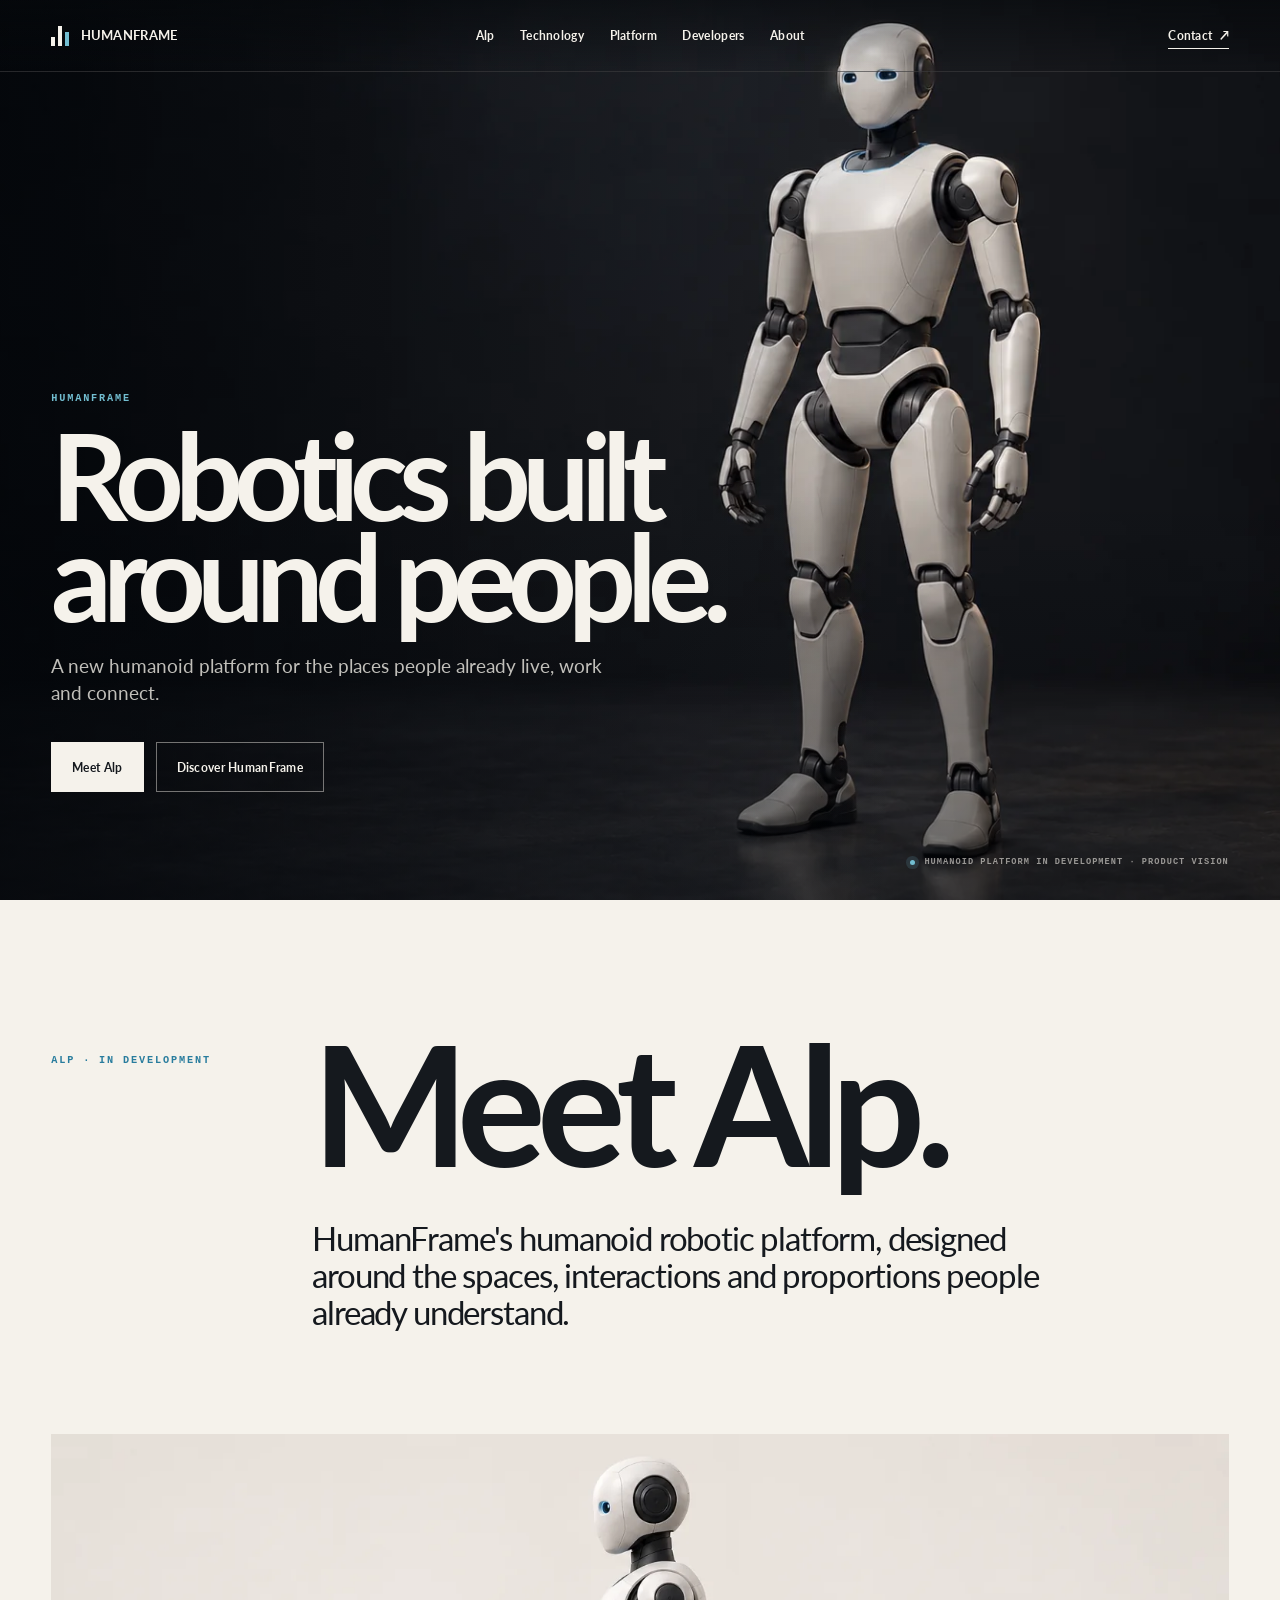
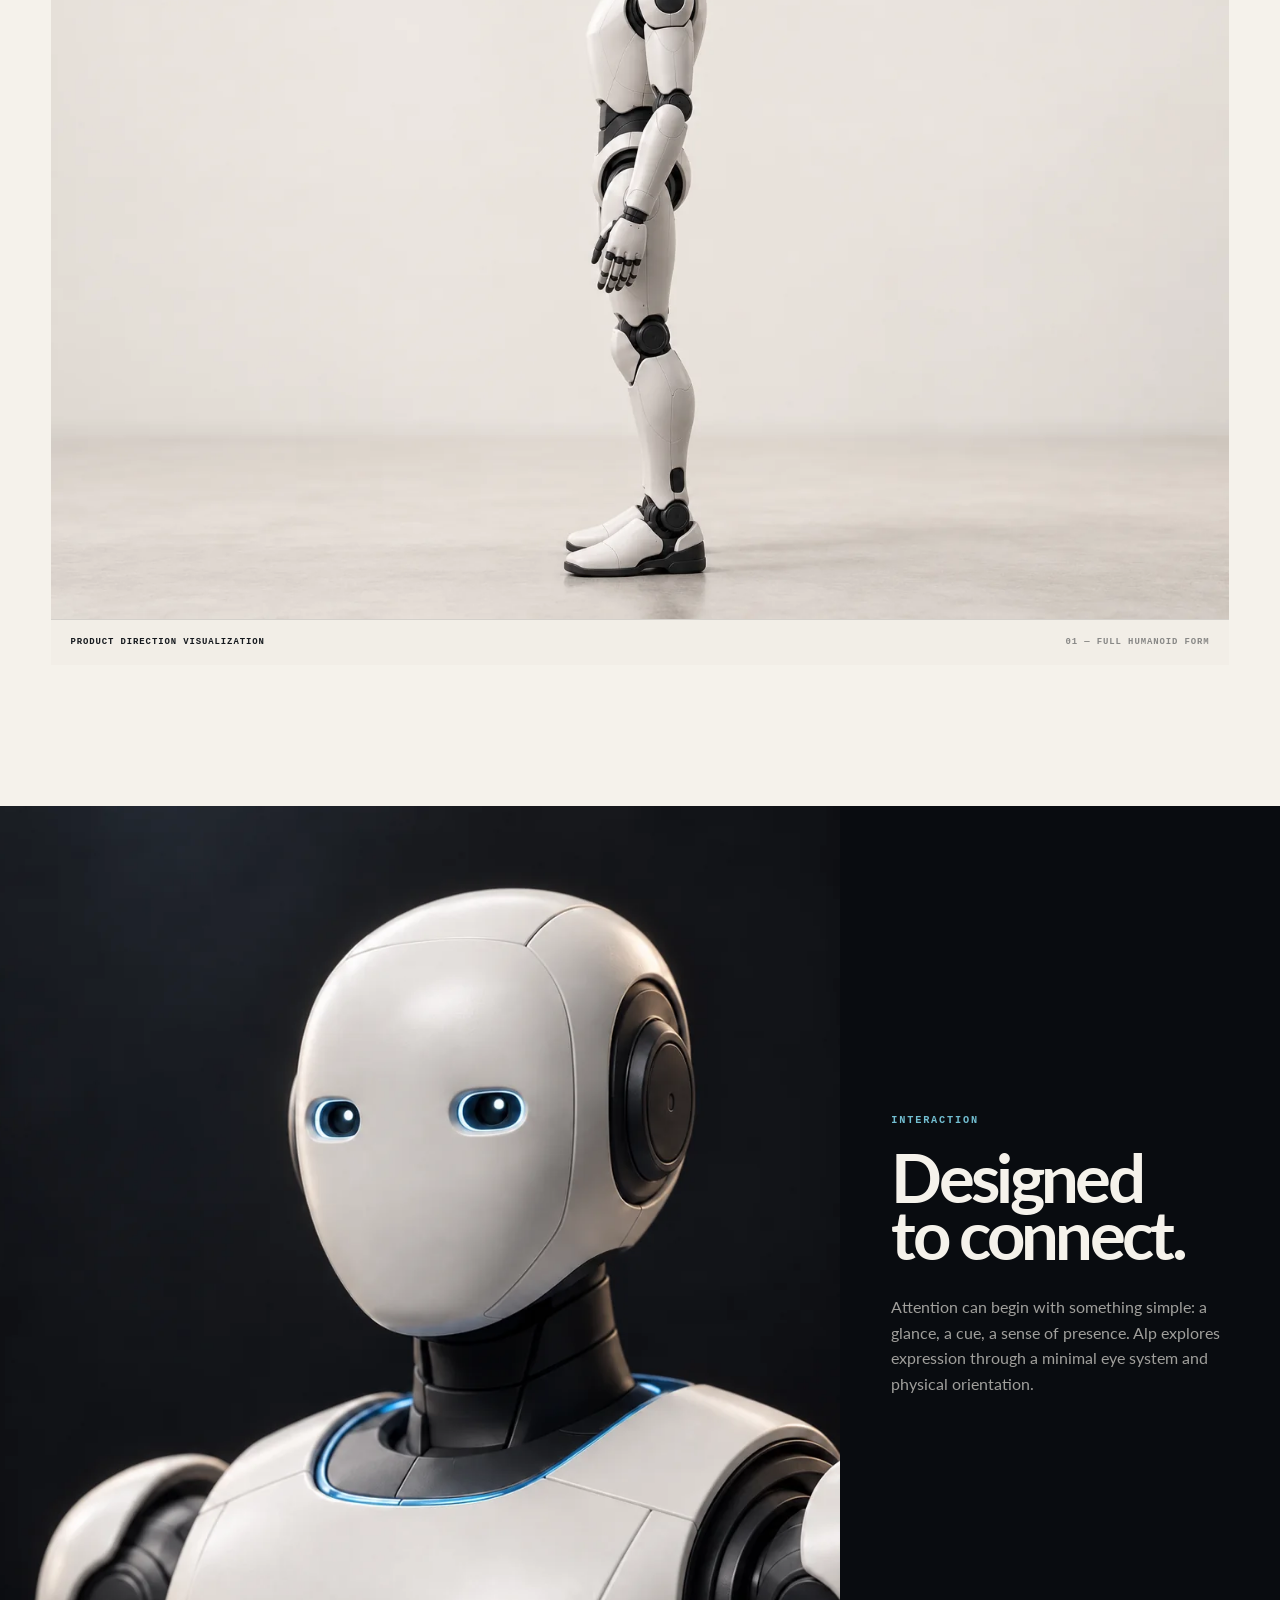
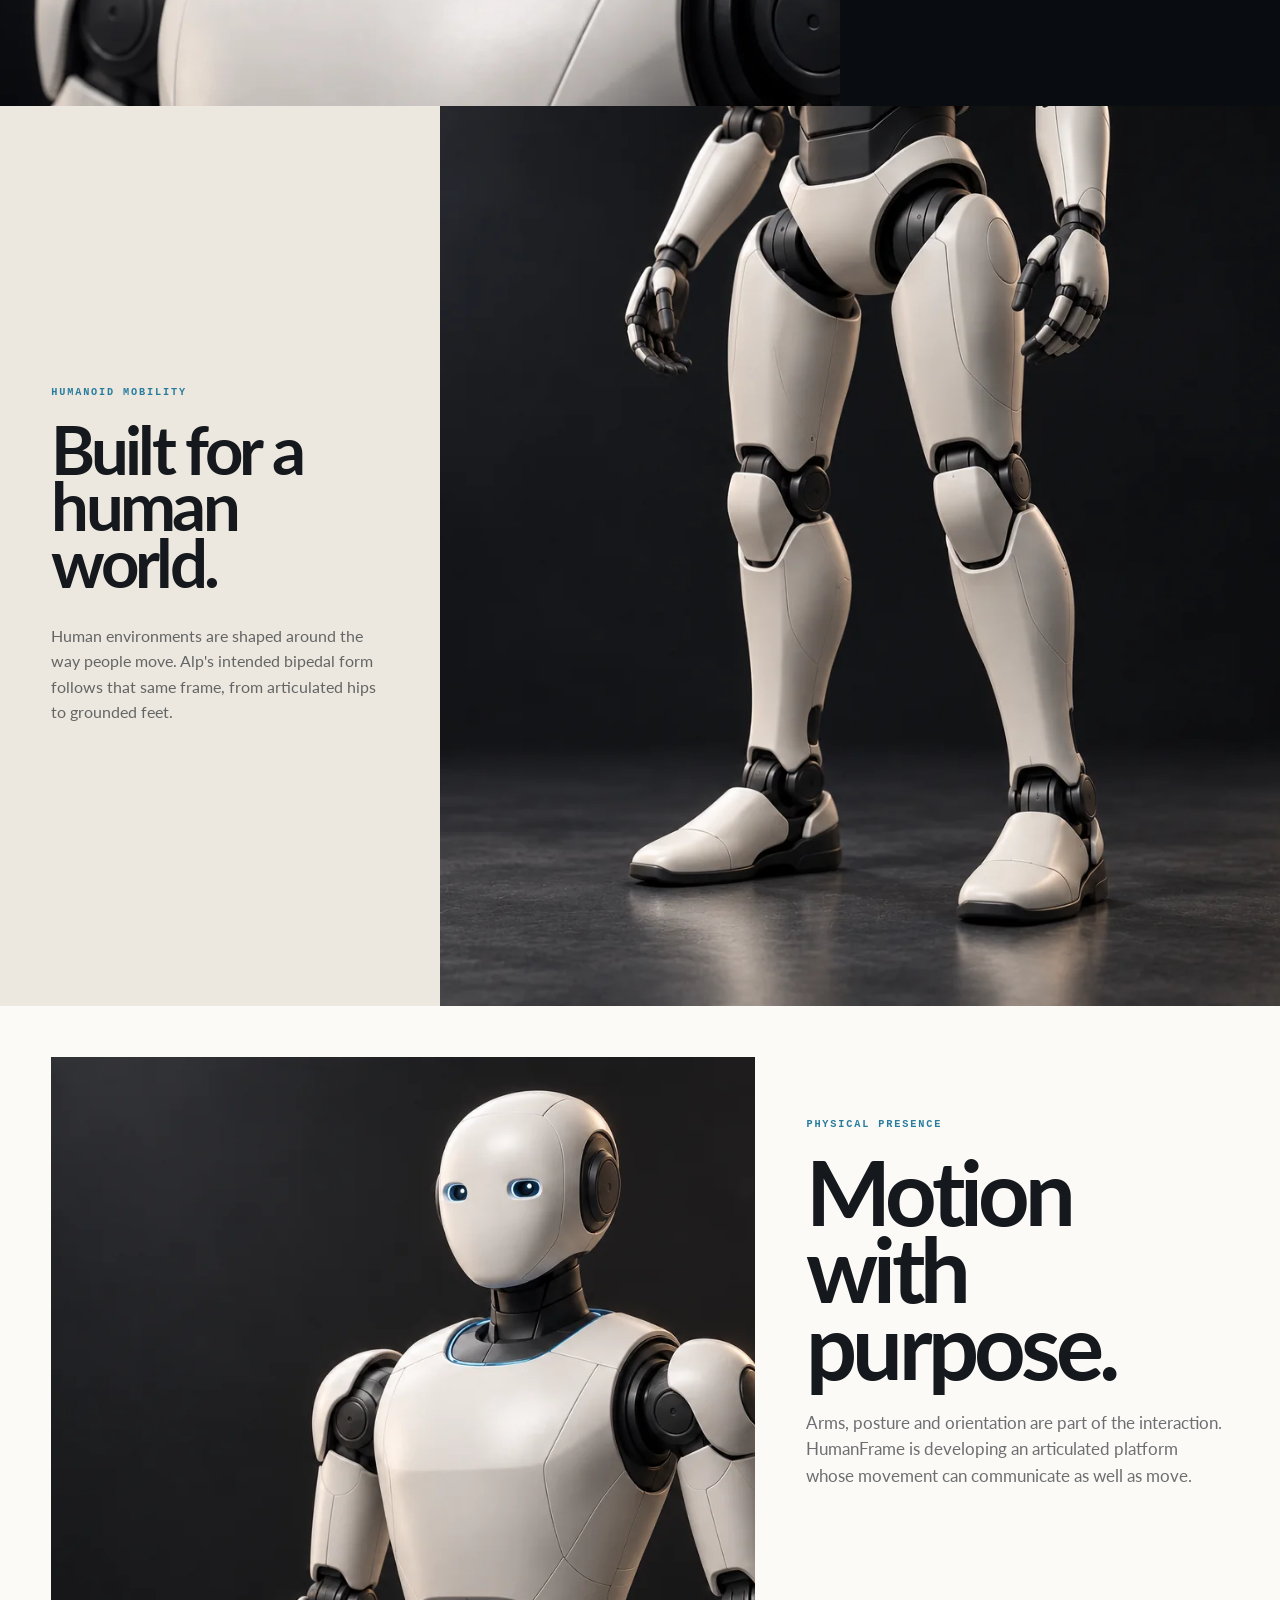
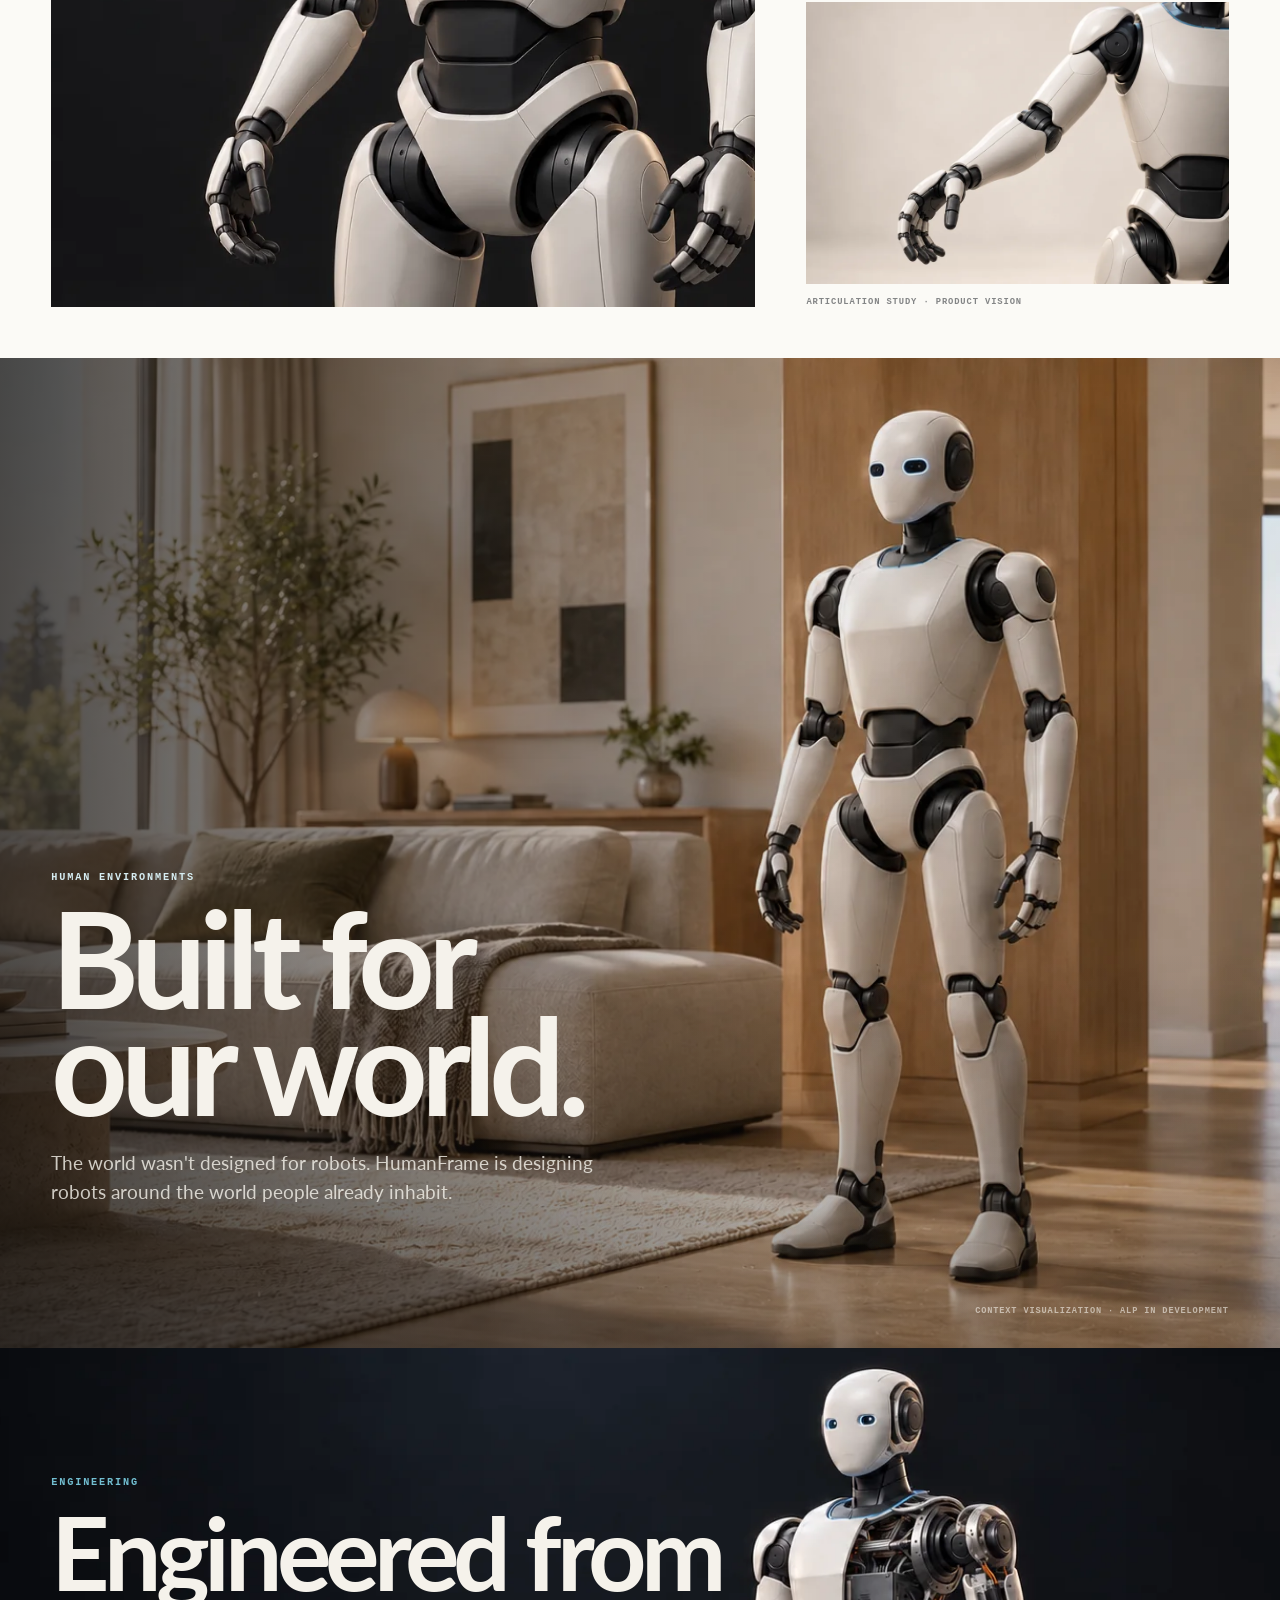
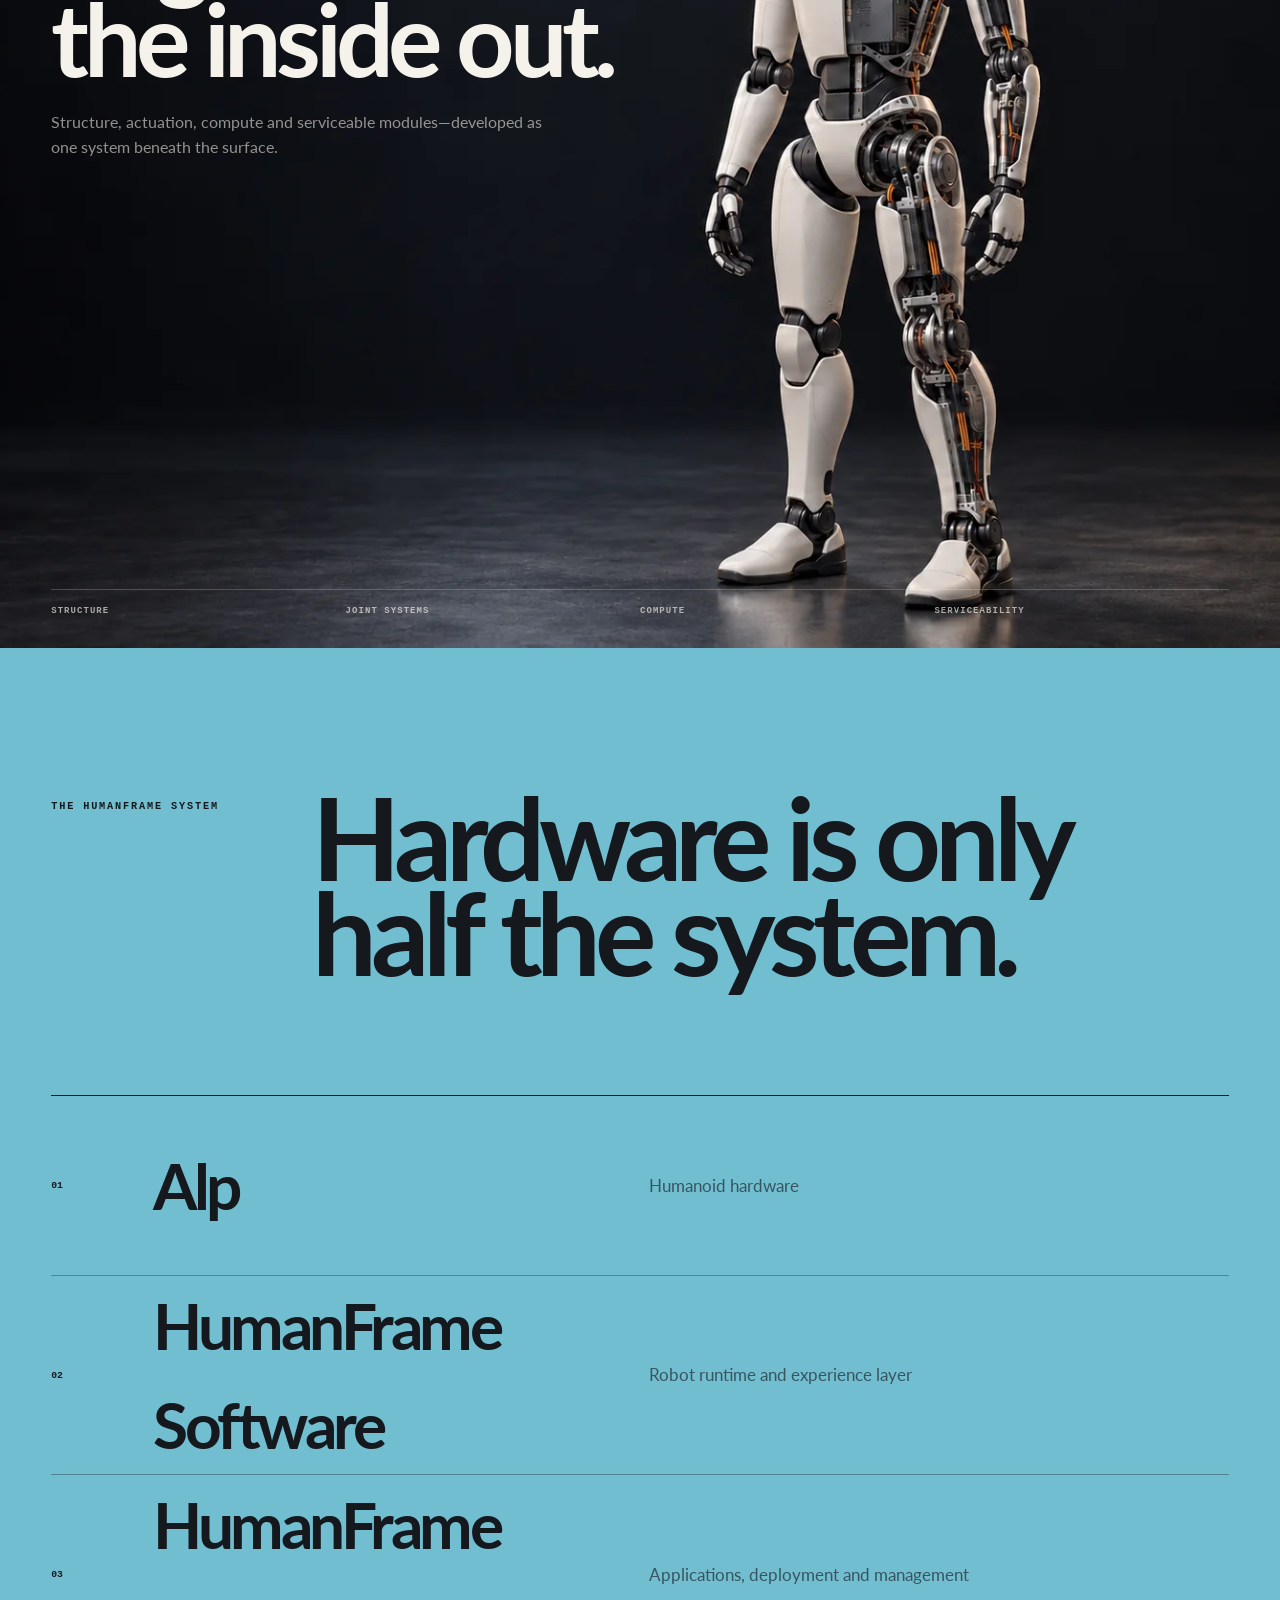
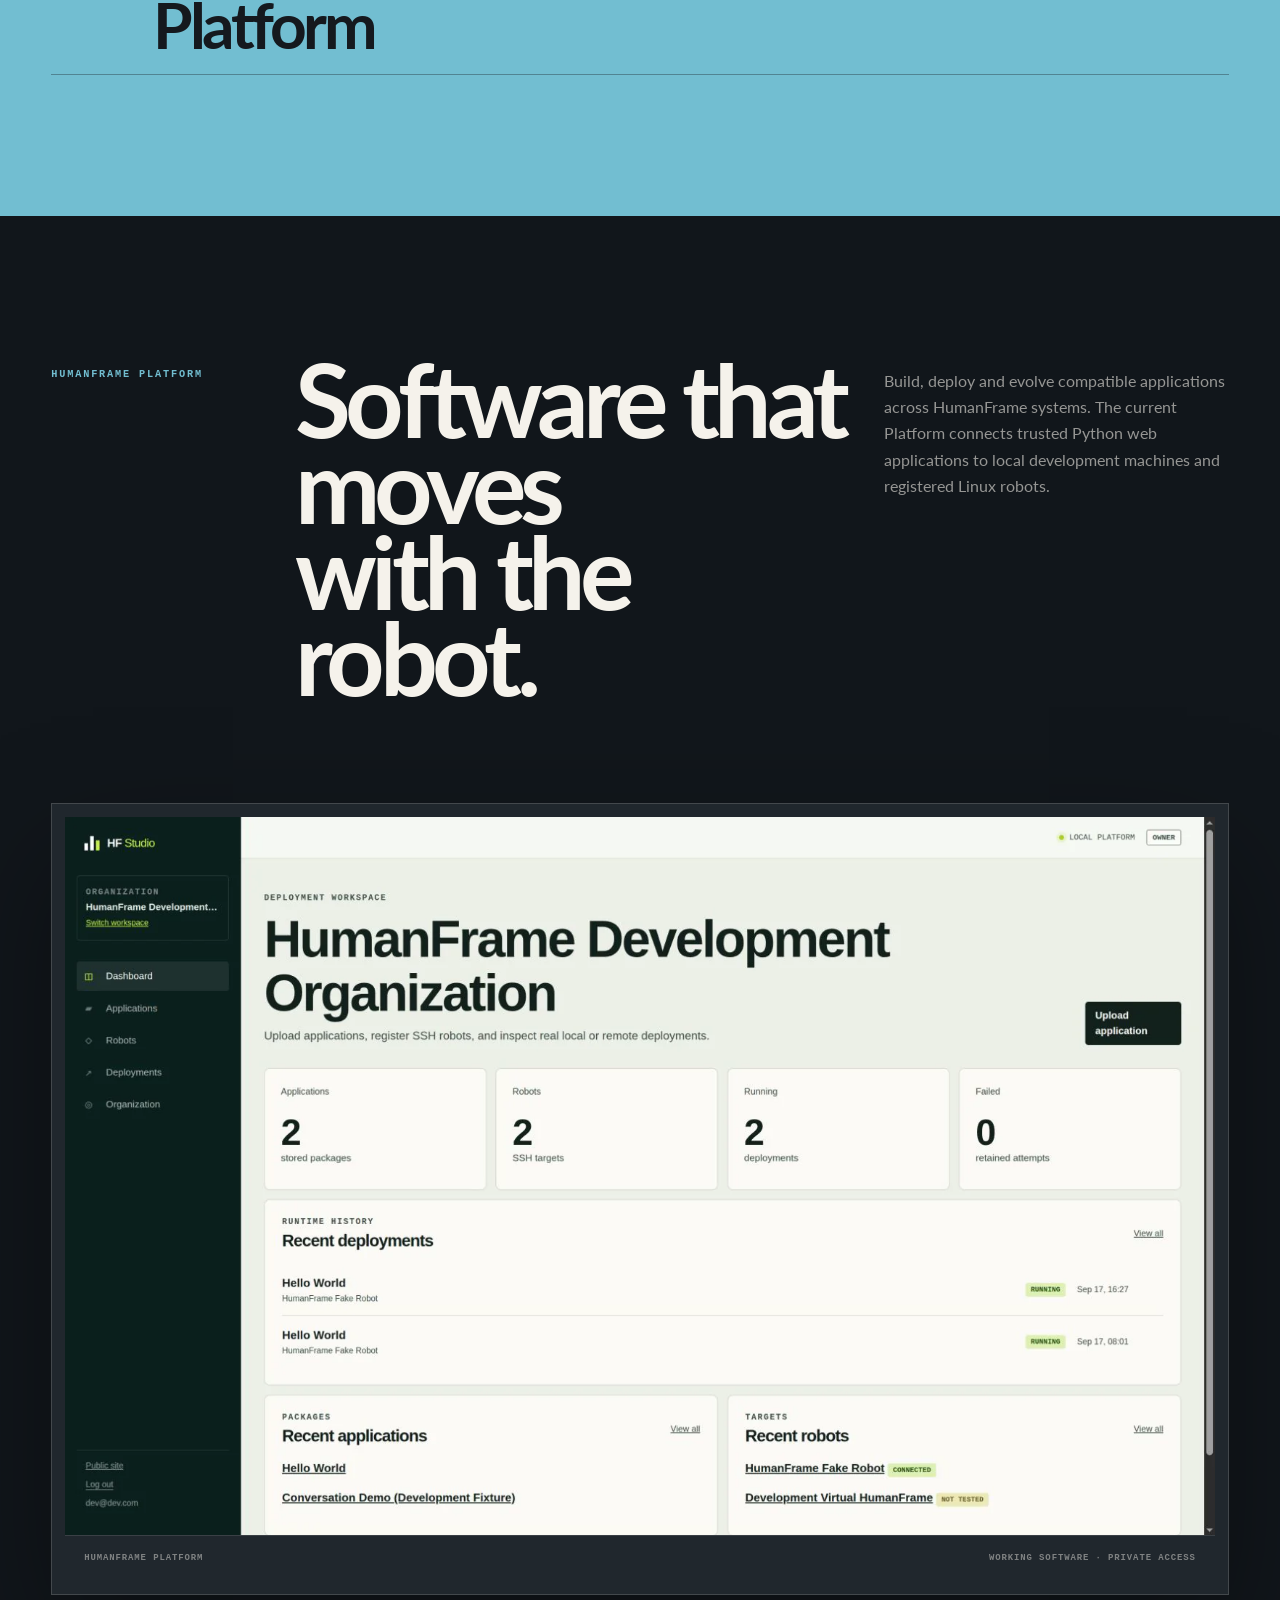
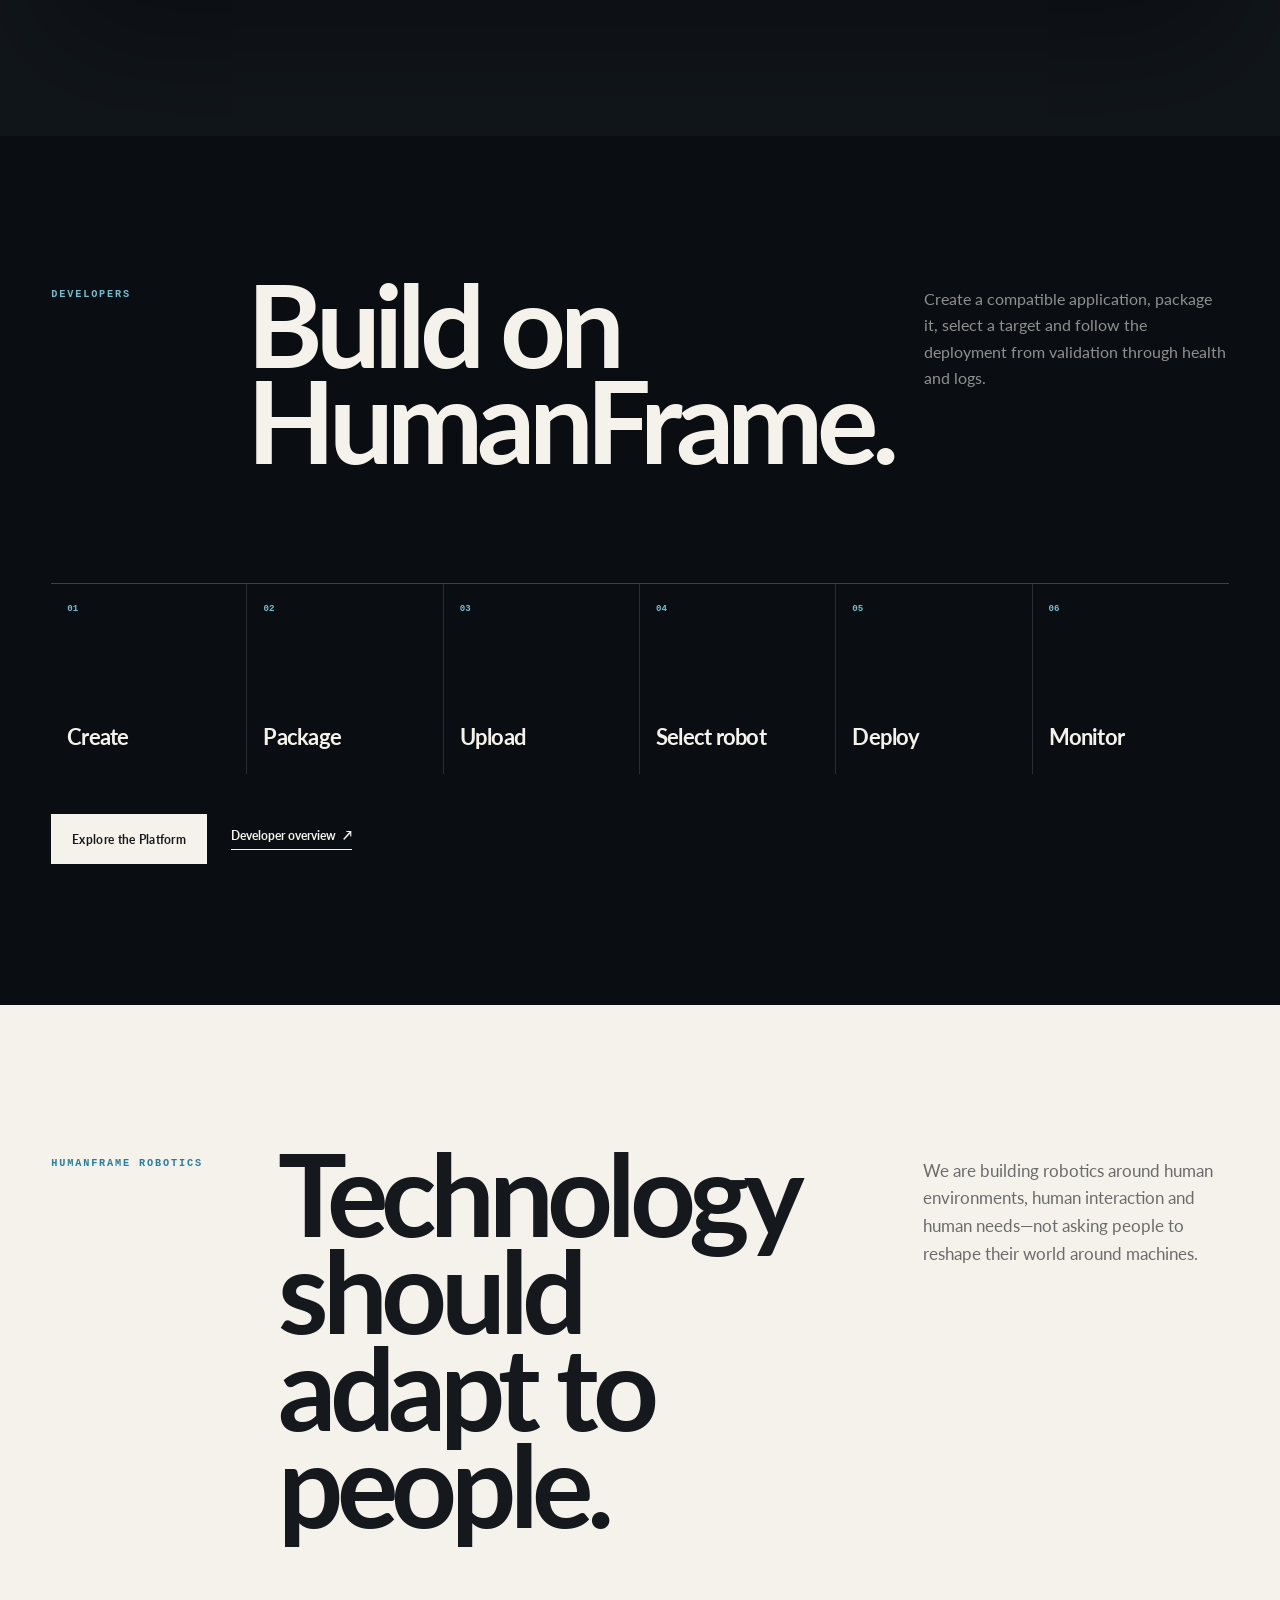
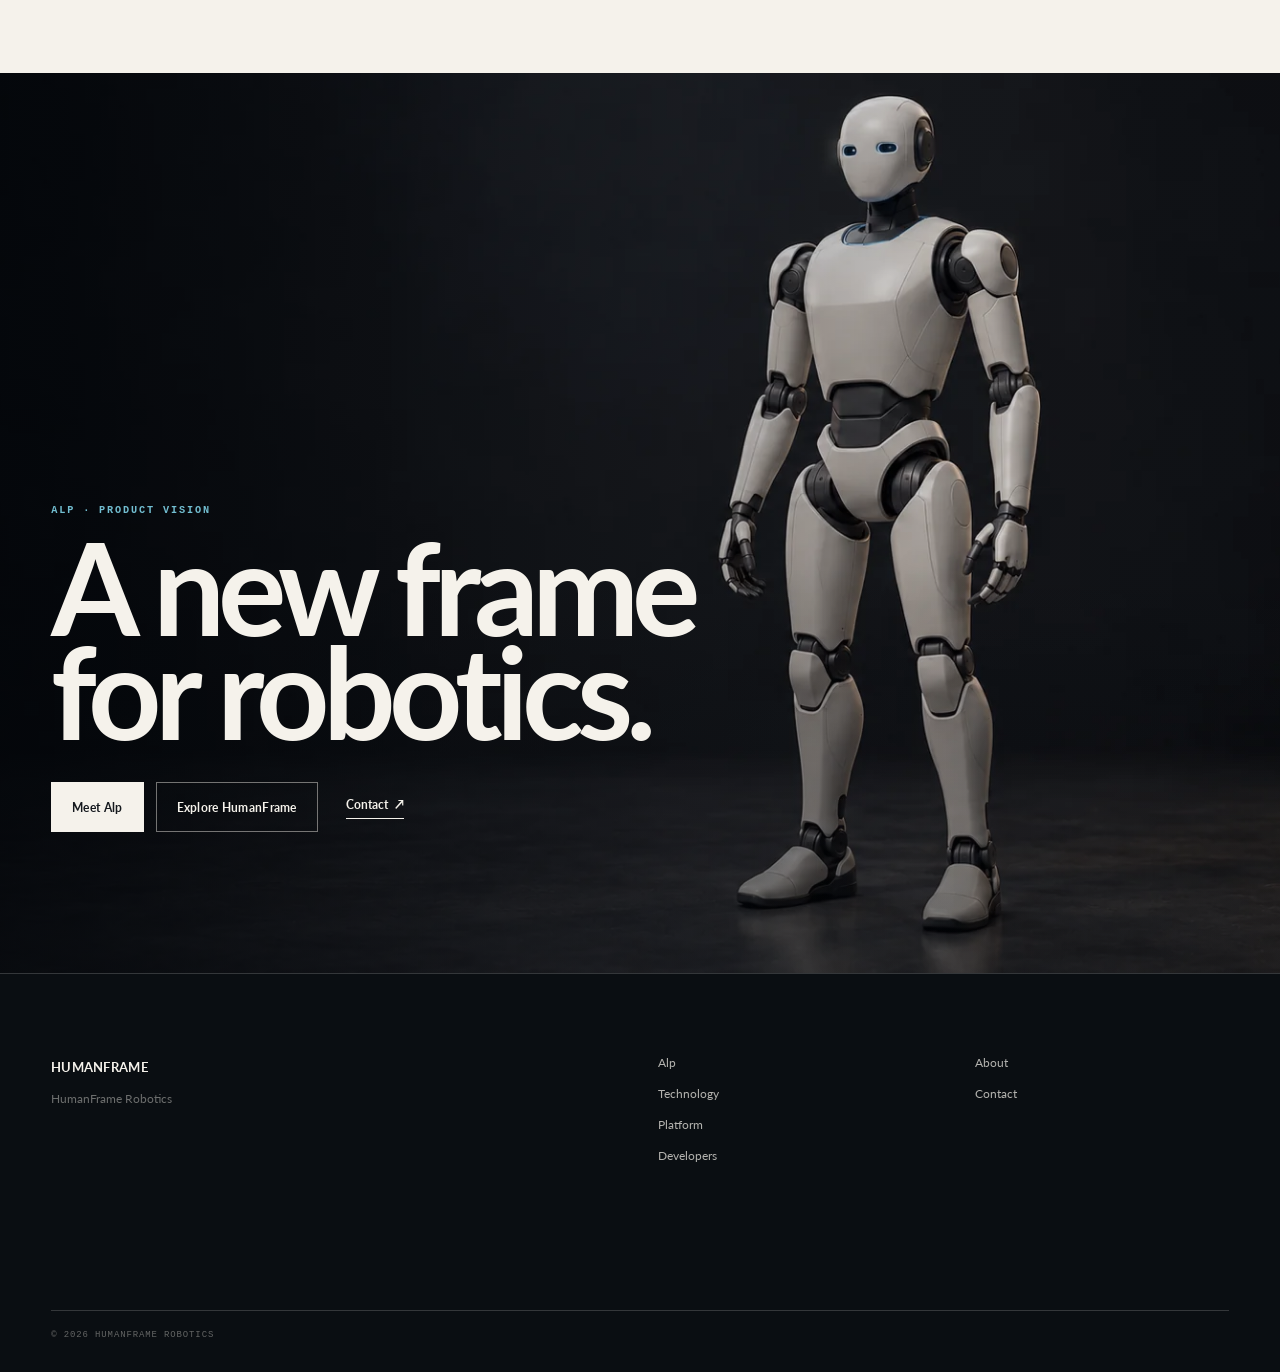
==== index.html @ 948e2bcb "intial commit" ====
<!doctype html>
<html lang="en">
<head>
  <meta charset="utf-8">
  <meta name="viewport" content="width=device-width, initial-scale=1">
  <title>HumanFrame | Robotics built around people</title>
  <meta name="description" content="HumanFrame Robotics is developing Alp, a personal humanoid robot, and the software platform behind it.">
  <meta name="theme-color" content="#15191e">
  <meta property="og:type" content="website">
  <meta property="og:site_name" content="HumanFrame">
  <meta property="og:title" content="HumanFrame | Robotics built around people">
  <meta property="og:description" content="HumanFrame builds robotic systems and the software infrastructure that brings them to life.">
  <meta property="og:url" content="https://humanframerobotics.com/">
  <meta property="og:image" content="https://humanframerobotics.com/assets/media/humanoid/alp-humanoid-hero.webp">
  <meta name="twitter:card" content="summary_large_image">
  <meta name="twitter:title" content="HumanFrame | Robotics built around people">
  <meta name="twitter:description" content="HumanFrame builds robotic systems and the software infrastructure that brings them to life.">
  <meta name="twitter:image" content="https://humanframerobotics.com/assets/media/humanoid/alp-humanoid-hero.webp">
  <link rel="canonical" href="https://humanframerobotics.com/">
  <link rel="icon" href="/assets/brand/favicon.svg" type="image/svg+xml">
  <script src="/assets/js/init.js"></script>
  <link rel="stylesheet" href="/assets/css/tokens.css">
  <link rel="stylesheet" href="/assets/css/base.css">
  <link rel="stylesheet" href="/assets/css/public.css">
  <script src="/assets/js/site.js" defer></script>
</head>
<body class="public-shell public-home">
  <a class="skip-link" href="#main">Skip to content</a>
  <header class="public-header">
    <a class="public-wordmark" href="/" aria-label="HumanFrame home" aria-current="page">
      <span class="public-wordmark__mark" aria-hidden="true"><i></i><i></i><i></i></span>
      <span>HumanFrame</span>
    </a>
    <button class="nav-toggle" type="button" aria-expanded="false" aria-controls="site-nav">Menu</button>
    <nav id="site-nav" class="site-nav public-nav" aria-label="Primary navigation">
      <a href="/alp/">Alp</a>
      <a href="/technology/">Technology</a>
      <a href="/platform/">Platform</a>
      <a href="/developers/">Developers</a>
      <a href="/about/">About</a>
    </nav>
    <div class="public-header__action"><a href="/contact/">Contact <span aria-hidden="true">↗</span></a></div>
  </header>

  <main id="main">
    <section class="hf-hero" aria-labelledby="hero-title">
      <picture class="hf-hero__media" aria-hidden="true">
        <source media="(max-width: 700px)" srcset="/assets/media/humanoid/alp-humanoid-hero-960.webp">
        <img src="/assets/media/humanoid/alp-humanoid-hero.webp" alt="" width="1664" height="936" fetchpriority="high">
      </picture>
      <div class="hf-hero__veil"></div>
      <div class="hf-hero__content">
        <p class="hf-kicker hf-reveal">HumanFrame</p>
        <h1 id="hero-title" class="hf-reveal">Robotics built<br>around people.</h1>
        <p class="hf-hero__lede hf-reveal">A new humanoid platform for the places people already live, work and connect.</p>
        <div class="hf-actions hf-reveal">
          <a class="hf-button hf-button--light" href="/alp/">Meet Alp</a>
          <a class="hf-button hf-button--line-light" href="#humanframe-system">Discover HumanFrame</a>
        </div>
      </div>
      <p class="hf-product-status"><span></span> Humanoid platform in development · Product vision</p>
    </section>

    <section class="hf-meet hf-section" id="alp" aria-labelledby="meet-title">
      <div class="hf-wrap hf-meet__heading">
        <p class="hf-kicker hf-reveal">Alp · In development</p>
        <h2 id="meet-title" class="hf-reveal">Meet Alp.</h2>
        <p class="hf-meet__lede hf-reveal">HumanFrame's humanoid robotic platform, designed around the spaces, interactions and proportions people already understand.</p>
      </div>
      <figure class="hf-meet__profile hf-media-reveal">
        <picture>
          <source media="(max-width: 700px)" srcset="/assets/media/humanoid/alp-humanoid-profile-960.webp">
          <img src="/assets/media/humanoid/alp-humanoid-profile.webp" alt="Side profile product visualization of Alp as a complete bipedal humanoid robot" width="1536" height="1024" loading="lazy">
        </picture>
        <figcaption>Product direction visualization <span>01 — Full humanoid form</span></figcaption>
      </figure>
    </section>

    <section class="hf-story hf-story--dark" aria-labelledby="connect-title">
      <div class="hf-story__media hf-media-reveal">
        <picture>
          <source media="(max-width: 700px)" srcset="/assets/media/humanoid/alp-humanoid-face-960.webp">
          <img src="/assets/media/humanoid/alp-humanoid-face.webp" alt="Close product visualization of Alp's minimal eye-based face and shoulders" width="1536" height="1024" loading="lazy">
        </picture>
      </div>
      <div class="hf-story__copy hf-reveal">
        <p class="hf-kicker">Interaction</p>
        <h2 id="connect-title">Designed<br>to connect.</h2>
        <p>Attention can begin with something simple: a glance, a cue, a sense of presence. Alp explores expression through a minimal eye system and physical orientation.</p>
      </div>
    </section>

    <section class="hf-story hf-story--light hf-story--reverse" aria-labelledby="movement-title">
      <div class="hf-story__media hf-media-reveal">
        <picture>
          <source media="(max-width: 700px)" srcset="/assets/media/humanoid/alp-humanoid-legs-960.webp">
          <img src="/assets/media/humanoid/alp-humanoid-legs.webp" alt="Detail visualization of Alp's articulated hips, legs, ankles and feet" width="1536" height="1024" loading="lazy">
        </picture>
      </div>
      <div class="hf-story__copy hf-reveal">
        <p class="hf-kicker">Humanoid mobility</p>
        <h2 id="movement-title">Built for a<br>human world.</h2>
        <p>Human environments are shaped around the way people move. Alp's intended bipedal form follows that same frame, from articulated hips to grounded feet.</p>
      </div>
    </section>

    <section class="hf-motion" aria-labelledby="physical-title">
      <div class="hf-motion__primary hf-media-reveal">
        <picture>
          <source media="(max-width: 700px)" srcset="/assets/media/humanoid/alp-humanoid-upper-960.webp">
          <img src="/assets/media/humanoid/alp-humanoid-upper.webp" alt="Upper-body product visualization of Alp showing its torso, shoulders, arms and hands" width="1536" height="1024" loading="lazy">
        </picture>
      </div>
      <div class="hf-motion__copy hf-reveal">
        <p class="hf-kicker">Physical presence</p>
        <h2 id="physical-title">Motion with purpose.</h2>
        <p>Arms, posture and orientation are part of the interaction. HumanFrame is developing an articulated platform whose movement can communicate as well as move.</p>
      </div>
      <figure class="hf-motion__detail hf-media-reveal">
        <img src="/assets/media/humanoid/alp-humanoid-hand-960.webp" alt="Close engineering visualization of Alp's articulated arm and relaxed five-finger hand" width="960" height="640" loading="lazy">
        <figcaption>Articulation study · Product vision</figcaption>
      </figure>
    </section>

    <section class="hf-world" aria-labelledby="world-title">
      <picture class="hf-world__media" aria-hidden="true">
        <source media="(max-width: 700px)" srcset="/assets/media/humanoid/alp-humanoid-home-960.webp">
        <img src="/assets/media/humanoid/alp-humanoid-home.webp" alt="" width="1664" height="936" loading="lazy">
      </picture>
      <div class="hf-world__copy hf-reveal">
        <p class="hf-kicker">Human environments</p>
        <h2 id="world-title">Built for<br>our world.</h2>
        <p>The world wasn't designed for robots. HumanFrame is designing robots around the world people already inhabit.</p>
      </div>
      <p class="hf-world__note">Context visualization · Alp in development</p>
    </section>

    <section class="hf-engineered" aria-labelledby="engineered-title">
      <div class="hf-engineered__copy hf-reveal">
        <p class="hf-kicker">Engineering</p>
        <h2 id="engineered-title">Engineered from<br>the inside out.</h2>
        <p>Structure, actuation, compute and serviceable modules—developed as one system beneath the surface.</p>
      </div>
      <picture class="hf-engineered__media hf-media-reveal">
        <source media="(max-width: 700px)" srcset="/assets/media/humanoid/alp-humanoid-cutaway-960.webp">
        <img src="/assets/media/humanoid/alp-humanoid-cutaway.webp" alt="Engineering visualization of Alp with selected shell panels removed to reveal its internal frame, joint systems and compute enclosure" width="1664" height="936" loading="lazy">
      </picture>
      <ul class="hf-engineered__labels" aria-label="Engineering focus areas">
        <li>Structure</li>
        <li>Joint systems</li>
        <li>Compute</li>
        <li>Serviceability</li>
      </ul>
    </section>

    <section class="hf-system hf-section" id="humanframe-system" aria-labelledby="system-title">
      <div class="hf-wrap">
        <div class="hf-system__heading hf-reveal">
          <p class="hf-kicker">The HumanFrame system</p>
          <h2 id="system-title">Hardware is only<br>half the system.</h2>
        </div>
        <ol class="hf-system__layers">
          <li class="hf-reveal"><span>01</span><strong>Alp</strong><p>Humanoid hardware</p></li>
          <li class="hf-reveal"><span>02</span><strong>HumanFrame Software</strong><p>Robot runtime and experience layer</p></li>
          <li class="hf-reveal"><span>03</span><strong>HumanFrame Platform</strong><p>Applications, deployment and management</p></li>
        </ol>
      </div>
    </section>

    <section class="hf-software" id="platform" aria-labelledby="software-title">
      <div class="hf-wrap hf-software__heading hf-reveal">
        <p class="hf-kicker">HumanFrame Platform</p>
        <h2 id="software-title">Software that moves<br>with the robot.</h2>
        <p>Build, deploy and evolve compatible applications across HumanFrame systems. The current Platform connects trusted Python web applications to local development machines and registered Linux robots.</p>
      </div>
      <figure class="hf-platform-shot hf-media-reveal">
        <picture>
          <source media="(max-width: 700px)" srcset="/assets/media/platform/studio-dashboard-960.webp">
          <img src="/assets/media/platform/studio-dashboard.webp" alt="The working HumanFrame Platform dashboard showing applications, robot targets and recent deployments" width="1600" height="1000" loading="lazy">
        </picture>
        <figcaption><span>HumanFrame Platform</span><span>Working software · Private access</span></figcaption>
      </figure>
    </section>

    <section class="hf-developers hf-section" aria-labelledby="developers-title">
      <div class="hf-wrap">
        <div class="hf-developers__heading hf-reveal">
          <p class="hf-kicker">Developers</p>
          <h2 id="developers-title">Build on HumanFrame.</h2>
          <p>Create a compatible application, package it, select a target and follow the deployment from validation through health and logs.</p>
        </div>
        <ol class="hf-flow" aria-label="Current HumanFrame application workflow">
          <li class="hf-reveal"><span>01</span><strong>Create</strong></li>
          <li class="hf-reveal"><span>02</span><strong>Package</strong></li>
          <li class="hf-reveal"><span>03</span><strong>Upload</strong></li>
          <li class="hf-reveal"><span>04</span><strong>Select robot</strong></li>
          <li class="hf-reveal"><span>05</span><strong>Deploy</strong></li>
          <li class="hf-reveal"><span>06</span><strong>Monitor</strong></li>
        </ol>
        <div class="hf-developers__actions hf-reveal">
          <a class="hf-button hf-button--light" href="/platform/">Explore the Platform</a>
          <a class="hf-text-link hf-text-link--light" href="/developers/">Developer overview <span aria-hidden="true">↗</span></a>
        </div>
      </div>
    </section>

    <section class="hf-philosophy hf-section" aria-labelledby="philosophy-title">
      <div class="hf-wrap hf-philosophy__inner">
        <p class="hf-kicker hf-reveal">HumanFrame Robotics</p>
        <h2 id="philosophy-title" class="hf-reveal">Technology should<br>adapt to people.</h2>
        <p class="hf-reveal">We are building robotics around human environments, human interaction and human needs—not asking people to reshape their world around machines.</p>
      </div>
    </section>

    <section class="hf-final" aria-labelledby="final-title">
      <picture class="hf-final__media" aria-hidden="true">
        <img src="/assets/media/humanoid/alp-humanoid-hero.webp" alt="" width="1664" height="936" loading="lazy">
      </picture>
      <div class="hf-final__copy hf-reveal">
        <p class="hf-kicker">Alp · Product vision</p>
        <h2 id="final-title">A new frame<br>for robotics.</h2>
        <div class="hf-actions">
          <a class="hf-button hf-button--light" href="/alp/">Meet Alp</a>
          <a class="hf-button hf-button--line-light" href="/about/">Explore HumanFrame</a>
          <a class="hf-text-link hf-text-link--light" href="/contact/">Contact <span aria-hidden="true">↗</span></a>
        </div>
      </div>
    </section>
  </main>

  <footer class="public-footer">
    <div class="public-footer__brand">
      <a class="public-wordmark public-wordmark--footer" href="/">HumanFrame</a>
      <p>HumanFrame Robotics</p>
    </div>
    <nav class="public-footer__nav" aria-label="Product navigation">
      <a href="/alp/">Alp</a>
      <a href="/technology/">Technology</a>
      <a href="/platform/">Platform</a>
      <a href="/developers/">Developers</a>
    </nav>
    <nav class="public-footer__nav" aria-label="Company navigation">
      <a href="/about/">About</a>
      <a href="/contact/">Contact</a>
    </nav>
    <p class="public-footer__legal">© 2026 HumanFrame Robotics</p>
  </footer>
</body>
</html>
---- assets/css/tokens.css ----
/* Shared HumanFrame foundations. Product-specific presentation stays in public.css/main.css. */
@font-face {
  font-family: "Lato HF";
  src: url("../fonts/lato-regular.woff2") format("woff2");
  font-style: normal;
  font-weight: 400;
  font-display: swap;
}

@font-face {
  font-family: "Lato HF";
  src: url("../fonts/lato-bold.woff2") format("woff2");
  font-style: normal;
  font-weight: 700 900;
  font-display: swap;
}

:root {
  --hf-graphite: #15191e;
  --hf-deep-studio: #0a0e12;
  --hf-warm-white: #f5f2eb;
  --hf-paper: #fbfaf6;
  --hf-blue: #287c9d;
  --hf-cyan: #72bed1;
  --hf-orange: #eca05a;
  --hf-mint: #9bc9b1;
  --hf-line-light: rgb(21 25 30 / 14%);
  --hf-line-dark: rgb(245 242 235 / 18%);
  --hf-font-sans: "Lato HF", Lato, "Avenir Next", "Segoe UI", sans-serif;
  --hf-font-mono: "SFMono-Regular", Consolas, "Liberation Mono", monospace;
  --hf-page-max: 1440px;
  --hf-reading-max: 760px;
  --hf-section-space: clamp(6rem, 11vw, 11rem);
  --hf-gutter: clamp(1.25rem, 4vw, 4.5rem);
}
---- assets/css/base.css ----
* {
  box-sizing: border-box;
}

html {
  scroll-behavior: smooth;
}

body {
  margin: 0;
  min-width: 320px;
  font-size: 16px;
  line-height: 1.55;
}

a {
  color: inherit;
}

button,
input,
textarea,
select {
  font: inherit;
}

button {
  cursor: pointer;
}

img {
  max-width: 100%;
}

h1,
h2,
h3,
p {
  margin-top: 0;
}

h1,
h2,
h3 {
  line-height: 1.04;
}

code,
pre {
  font-family: var(--hf-font-mono);
}

::selection {
  color: var(--hf-warm-white);
  background: var(--hf-blue);
}

:focus-visible {
  outline: 3px solid var(--hf-cyan);
  outline-offset: 3px;
}

.skip-link {
  position: fixed;
  top: -5rem;
  left: 1rem;
  z-index: 100;
  padding: .7rem 1rem;
  color: var(--hf-warm-white);
  background: var(--hf-graphite);
}

.skip-link:focus {
  top: 1rem;
}

.nav-toggle {
  display: none;
}

.static-contact {
  width: min(calc(100% - (2 * var(--hf-gutter))), 900px);
  margin: 0 auto var(--hf-section-space);
  padding: clamp(2rem, 5vw, 4rem);
  border: 1px solid var(--hf-line-light);
  background: var(--hf-paper);
}

.static-contact h2 {
  margin-bottom: 1rem;
  font-size: clamp(2.4rem, 5vw, 4.8rem);
}

.static-contact p {
  max-width: 690px;
  color: rgb(21 25 30 / 64%);
  font-size: 1.05rem;
}

.static-contact .hf-button {
  margin-top: 1rem;
}
---- assets/css/public.css ----
/* HumanFrame public brand layer. Authenticated Platform presentation remains in main.css. */
.public-shell {
  color: var(--hf-graphite);
  background: var(--hf-warm-white);
  font-family: var(--hf-font-sans);
}

.public-shell h1,
.public-shell h2,
.public-shell h3 {
  color: inherit;
  letter-spacing: -.055em;
}

.public-shell img,
.public-shell picture {
  display: block;
  max-width: 100%;
}

.public-shell img {
  width: 100%;
  height: auto;
}

.hf-wrap {
  width: min(calc(100% - (2 * var(--hf-gutter))), var(--hf-page-max));
  margin-inline: auto;
}

.hf-section { padding-block: var(--hf-section-space); }

.hf-kicker {
  margin: 0;
  font: 700 .64rem/1.2 var(--hf-font-mono);
  letter-spacing: .18em;
  text-transform: uppercase;
}

/* Public navigation */
.public-header {
  position: sticky;
  top: 0;
  z-index: 80;
  min-height: 72px;
  display: grid;
  grid-template-columns: 1fr auto 1fr;
  align-items: center;
  gap: 2rem;
  padding-inline: var(--hf-gutter);
  border-bottom: 1px solid var(--hf-line-light);
  background: rgb(245 242 235 / 92%);
  backdrop-filter: blur(18px);
  transition: color .35s ease, background .35s ease, border-color .35s ease;
}

.public-home .public-header:not(.is-scrolled) {
  position: fixed;
  width: 100%;
  color: var(--hf-warm-white);
  border-color: rgb(245 242 235 / 14%);
  background: linear-gradient(180deg, rgb(5 8 11 / 58%), transparent);
  backdrop-filter: none;
}

.public-wordmark {
  width: fit-content;
  display: inline-flex;
  align-items: center;
  gap: .72rem;
  color: inherit;
  font-size: .82rem;
  font-weight: 900;
  letter-spacing: .02em;
  text-decoration: none;
  text-transform: uppercase;
}

.public-wordmark__mark {
  height: 20px;
  display: grid;
  grid-template-columns: repeat(3, 4px);
  align-items: end;
  gap: 3px;
}

.public-wordmark__mark i { width: 4px; display: block; background: currentColor; }
.public-wordmark__mark i:nth-child(1) { height: 9px; }
.public-wordmark__mark i:nth-child(2) { height: 20px; }
.public-wordmark__mark i:nth-child(3) { height: 14px; background: var(--hf-blue); }
.public-home .public-header:not(.is-scrolled) .public-wordmark__mark i:nth-child(3) { background: var(--hf-cyan); }

.public-nav { display: flex; align-items: center; gap: clamp(1rem, 2vw, 2.15rem); }

.public-nav a,
.public-header__action a {
  position: relative;
  color: inherit;
  font-size: .73rem;
  font-weight: 700;
  letter-spacing: .025em;
  text-decoration: none;
}

.public-nav a::after {
  content: "";
  position: absolute;
  right: 0;
  bottom: -.5rem;
  left: 0;
  height: 1px;
  background: var(--hf-blue);
  transform: scaleX(0);
  transform-origin: right;
  transition: transform .22s ease;
}

.public-nav a:hover::after,
.public-nav a:focus-visible::after { transform: scaleX(1); transform-origin: left; }
.public-header__action { justify-self: end; }
.public-header__action a { display: inline-flex; gap: .45rem; align-items: center; padding-bottom: .22rem; border-bottom: 1px solid currentColor; }

.public-header .nav-toggle {
  min-width: 48px;
  min-height: 44px;
  padding: 0;
  border: 0;
  color: inherit;
  background: transparent;
  font-size: .73rem;
  font-weight: 700;
}

/* Actions */
.hf-actions { display: flex; flex-wrap: wrap; align-items: center; gap: .75rem; }

.hf-button {
  min-height: 50px;
  display: inline-flex;
  justify-content: center;
  align-items: center;
  padding: .85rem 1.25rem;
  border: 1px solid var(--hf-graphite);
  border-radius: 0;
  color: var(--hf-warm-white);
  background: var(--hf-graphite);
  font-size: .73rem;
  font-weight: 700;
  letter-spacing: .025em;
  text-decoration: none;
  transition: color .2s ease, background .2s ease, border-color .2s ease, transform .2s ease;
}

.hf-button:hover { transform: translateY(-2px); }
.hf-button--light { border-color: var(--hf-warm-white); color: var(--hf-graphite); background: var(--hf-warm-white); }
.hf-button--line-light { border-color: rgb(245 242 235 / 45%); color: var(--hf-warm-white); background: transparent; }
.hf-button--line-light:hover { border-color: var(--hf-warm-white); background: rgb(245 242 235 / 8%); }

.hf-text-link {
  width: fit-content;
  display: inline-flex;
  gap: .45rem;
  align-items: center;
  padding-bottom: .25rem;
  border-bottom: 1px solid currentColor;
  color: var(--hf-graphite);
  font-size: .74rem;
  font-weight: 700;
  text-decoration: none;
}

.hf-text-link--light { color: var(--hf-warm-white); }

/* Hero */
.hf-hero {
  position: relative;
  min-height: 100svh;
  display: grid;
  align-items: end;
  overflow: hidden;
  color: var(--hf-warm-white);
  background: #080b0f;
}

.hf-hero__media,
.hf-hero__media img,
.hf-hero__veil { position: absolute; inset: 0; width: 100%; height: 100%; }
.hf-hero__media img { object-fit: cover; object-position: center; }

.hf-hero__veil {
  background:
    linear-gradient(90deg, rgb(3 6 10 / 73%) 0%, rgb(3 6 10 / 30%) 48%, transparent 70%),
    linear-gradient(0deg, rgb(3 6 10 / 58%) 0%, transparent 45%);
}

.hf-hero__content {
  position: relative;
  z-index: 2;
  width: min(940px, calc(100% - (2 * var(--hf-gutter))));
  margin: 0 0 clamp(6.5rem, 12vh, 9.5rem) var(--hf-gutter);
}

.hf-hero__content .hf-kicker { margin-bottom: 1.2rem; color: var(--hf-cyan); }
.hf-hero h1 { max-width: 990px; margin: 0 0 1.7rem; font-size: clamp(4.4rem, 9.4vw, 9.5rem); font-weight: 700; line-height: .84; letter-spacing: -.075em; }
.hf-hero__lede { max-width: 570px; margin: 0 0 2.2rem; color: rgb(245 242 235 / 78%); font-size: clamp(1rem, 1.45vw, 1.3rem); line-height: 1.45; }

.hf-product-status {
  position: absolute;
  z-index: 2;
  right: var(--hf-gutter);
  bottom: 2rem;
  display: flex;
  align-items: center;
  gap: .6rem;
  margin: 0;
  color: rgb(245 242 235 / 58%);
  font: 700 .54rem/1.3 var(--hf-font-mono);
  letter-spacing: .12em;
  text-transform: uppercase;
}

.hf-product-status span { width: 5px; height: 5px; border-radius: 50%; background: var(--hf-cyan); box-shadow: 0 0 0 4px rgb(114 190 209 / 15%); }

/* Meet Alp */
.hf-meet { overflow: hidden; background: var(--hf-warm-white); }
.hf-meet__heading { display: grid; grid-template-columns: .4fr 1.6fr; gap: 2rem; align-items: start; margin-bottom: clamp(4rem, 8vw, 8rem); }
.hf-meet__heading .hf-kicker { padding-top: .8rem; color: var(--hf-blue); }
.hf-meet h2 { margin: 0; font-size: clamp(5rem, 13vw, 13rem); font-weight: 700; line-height: .74; }
.hf-meet__lede { grid-column: 2; max-width: 760px; margin: 1.5rem 0 0; font-size: clamp(1.35rem, 2.6vw, 2.35rem); line-height: 1.12; letter-spacing: -.035em; }
.hf-meet__profile { width: min(calc(100% - (2 * var(--hf-gutter))), 1660px); margin: 0 auto; overflow: hidden; background: #f2eee7; }
.hf-meet__profile img { aspect-ratio: 3 / 2; object-fit: cover; transition: transform 1.1s cubic-bezier(.2,.8,.2,1); }
.hf-meet__profile:hover img { transform: scale(1.012); }
.hf-meet__profile figcaption,
.hf-platform-shot figcaption { display: flex; justify-content: space-between; gap: 1rem; padding: 1rem 1.2rem; border-top: 1px solid var(--hf-line-light); font: 700 .56rem/1.4 var(--hf-font-mono); letter-spacing: .1em; text-transform: uppercase; }
.hf-meet__profile figcaption span { color: rgb(21 25 30 / 48%); }

/* Editorial product story */
.hf-story { min-height: 100svh; display: grid; grid-template-columns: minmax(0, 1.35fr) minmax(440px, .65fr); align-items: stretch; }
.hf-story--reverse { grid-template-columns: minmax(440px, .65fr) minmax(0, 1.35fr); }
.hf-story--reverse .hf-story__media { order: 2; }
.hf-story--dark { color: var(--hf-warm-white); background: #090c10; }
.hf-story--light { color: var(--hf-graphite); background: #ece8df; }
.hf-story__media { min-height: 100svh; overflow: hidden; }
.hf-story__media picture,
.hf-story__media img { width: 100%; height: 100%; }
.hf-story__media img { object-fit: cover; transition: transform 1.2s cubic-bezier(.2,.8,.2,1); }
.hf-story:hover .hf-story__media img { transform: scale(1.018); }
.hf-story--dark .hf-story__media img { object-position: 65% center; }
.hf-story__copy { align-self: center; padding: clamp(2rem, 4vw, 5rem); }
.hf-story__copy .hf-kicker { margin-bottom: 1.4rem; color: var(--hf-cyan); }
.hf-story--light .hf-story__copy .hf-kicker { color: var(--hf-blue); }
.hf-story__copy h2 { margin: 0 0 2rem; font-size: clamp(3.8rem, 5.2vw, 6.5rem); line-height: .85; }
.hf-story__copy p:last-child { max-width: 450px; margin: 0; color: rgb(245 242 235 / 64%); font-size: 1rem; line-height: 1.6; }
.hf-story--light .hf-story__copy p:last-child { color: rgb(21 25 30 / 63%); }

.hf-motion {
  display: grid;
  grid-template-columns: 1.25fr .75fr;
  grid-template-rows: auto auto;
  padding: var(--hf-gutter);
  gap: var(--hf-gutter);
  background: var(--hf-paper);
}

.hf-motion__primary { grid-row: 1 / 3; overflow: hidden; background: #101318; }
.hf-motion__primary picture,
.hf-motion__primary img { height: 100%; }
.hf-motion__primary img { min-height: 850px; object-fit: cover; object-position: 56% center; }
.hf-motion__copy { align-self: end; padding: clamp(2rem, 4vw, 4.5rem) 0; }
.hf-motion__copy .hf-kicker { margin-bottom: 1.4rem; color: var(--hf-blue); }
.hf-motion__copy h2 { margin: 0 0 1.6rem; font-size: clamp(3.8rem, 7vw, 8rem); line-height: .86; }
.hf-motion__copy p:last-child { max-width: 580px; margin: 0; color: rgb(21 25 30 / 62%); font-size: 1.04rem; line-height: 1.6; }
.hf-motion__detail { margin: 0; align-self: end; }
.hf-motion__detail img { aspect-ratio: 3 / 2; object-fit: cover; }
.hf-motion__detail figcaption { padding-top: .8rem; color: rgb(21 25 30 / 52%); font: 700 .55rem var(--hf-font-mono); letter-spacing: .1em; text-transform: uppercase; }

/* Environment and engineering */
.hf-world { position: relative; min-height: 110svh; display: grid; align-items: end; overflow: hidden; color: var(--hf-warm-white); background: #806f5e; }
.hf-world__media,
.hf-world__media img { position: absolute; inset: 0; width: 100%; height: 100%; }
.hf-world__media img { object-fit: cover; object-position: center; }
.hf-world::after { content: ""; position: absolute; inset: 0; background: linear-gradient(90deg, rgb(20 17 14 / 76%), rgb(20 17 14 / 8%) 65%), linear-gradient(0deg, rgb(20 17 14 / 38%), transparent 40%); }
.hf-world__copy { position: relative; z-index: 2; width: min(770px, calc(100% - (2 * var(--hf-gutter)))); margin: 0 0 clamp(6rem, 11vw, 10rem) var(--hf-gutter); }
.hf-world__copy .hf-kicker { margin-bottom: 1.3rem; color: #d6edf2; }
.hf-world__copy h2 { margin: 0 0 1.8rem; font-size: clamp(5rem, 10.5vw, 11rem); line-height: .8; }
.hf-world__copy p:last-child { max-width: 580px; margin: 0; color: rgb(245 242 235 / 80%); font-size: clamp(1rem, 1.5vw, 1.3rem); }
.hf-world__note { position: absolute; z-index: 2; right: var(--hf-gutter); bottom: 2rem; margin: 0; color: rgb(245 242 235 / 60%); font: 700 .54rem var(--hf-font-mono); letter-spacing: .1em; text-transform: uppercase; }

.hf-engineered { position: relative; min-height: 100svh; overflow: hidden; color: var(--hf-warm-white); background: #080b0f; }
.hf-engineered__media,
.hf-engineered__media img { width: 100%; min-height: 100svh; }
.hf-engineered__media img { object-fit: cover; object-position: center; }
.hf-engineered__copy { position: absolute; z-index: 2; top: clamp(6rem, 10vw, 10rem); left: var(--hf-gutter); max-width: 790px; }
.hf-engineered__copy .hf-kicker { margin-bottom: 1.3rem; color: var(--hf-cyan); }
.hf-engineered__copy h2 { margin: 0 0 1.8rem; font-size: clamp(4.2rem, 8vw, 8.7rem); line-height: .84; }
.hf-engineered__copy p:last-child { max-width: 520px; margin: 0; color: rgb(245 242 235 / 58%); }
.hf-engineered__labels { position: absolute; z-index: 2; right: var(--hf-gutter); bottom: 2rem; left: var(--hf-gutter); display: grid; grid-template-columns: repeat(4, 1fr); margin: 0; padding: 1rem 0 0; border-top: 1px solid rgb(245 242 235 / 22%); list-style: none; }
.hf-engineered__labels li { color: rgb(245 242 235 / 66%); font: 700 .56rem var(--hf-font-mono); letter-spacing: .12em; text-transform: uppercase; }

/* System and software */
.hf-system { background: var(--hf-cyan); }
.hf-system__heading { display: grid; grid-template-columns: .4fr 1.6fr; gap: 2rem; margin-bottom: clamp(5rem, 9vw, 9rem); }
.hf-system__heading .hf-kicker { padding-top: .7rem; }
.hf-system__heading h2 { margin: 0; font-size: clamp(4.5rem, 9vw, 9.6rem); line-height: .83; }
.hf-system__layers { margin: 0; padding: 0; border-top: 1px solid var(--hf-graphite); list-style: none; }
.hf-system__layers li { display: grid; grid-template-columns: 70px minmax(260px, .8fr) 1fr; gap: 2rem; align-items: center; min-height: 180px; border-bottom: 1px solid rgb(21 25 30 / 35%); }
.hf-system__layers span { font: 700 .61rem var(--hf-font-mono); }
.hf-system__layers strong { font-size: clamp(2.4rem, 5vw, 5rem); letter-spacing: -.055em; }
.hf-system__layers p { margin: 0; color: rgb(21 25 30 / 64%); font-size: 1.05rem; }

.hf-software { padding-block: var(--hf-section-space); overflow: hidden; color: var(--hf-warm-white); background: #11161b; }
.hf-software__heading { display: grid; grid-template-columns: .38fr 1fr .62fr; gap: 2rem; align-items: start; margin-bottom: clamp(4rem, 8vw, 8rem); }
.hf-software__heading .hf-kicker { padding-top: .7rem; color: var(--hf-cyan); }
.hf-software__heading h2 { margin: 0; font-size: clamp(4.2rem, 8vw, 8.5rem); line-height: .84; }
.hf-software__heading > p:last-child { max-width: 520px; margin: .7rem 0 0; color: rgb(245 242 235 / 58%); line-height: 1.65; }
.hf-platform-shot { width: min(calc(100% - (2 * var(--hf-gutter))), 1440px); margin: 0 auto; padding: clamp(.55rem, 1vw, 1rem); border: 1px solid rgb(245 242 235 / 16%); background: #20272d; box-shadow: 0 50px 120px rgb(0 0 0 / 34%); }
.hf-platform-shot img { aspect-ratio: 16 / 10; object-fit: cover; object-position: top; }
.hf-platform-shot figcaption { color: rgb(245 242 235 / 45%); border-color: rgb(245 242 235 / 12%); }

.hf-developers { color: var(--hf-warm-white); background: var(--hf-deep-studio); }
.hf-developers__heading { display: grid; grid-template-columns: .35fr 1fr .65fr; gap: 2rem; align-items: start; }
.hf-developers__heading .hf-kicker { padding-top: .7rem; color: var(--hf-cyan); }
.hf-developers__heading h2 { margin: 0; font-size: clamp(4.5rem, 9vw, 9.5rem); line-height: .83; }
.hf-developers__heading > p:last-child { max-width: 520px; margin: .6rem 0 0; color: rgb(245 242 235 / 57%); line-height: 1.65; }
.hf-flow { display: grid; grid-template-columns: repeat(6, 1fr); margin: clamp(5rem, 9vw, 9rem) 0 0; padding: 0; border-top: 1px solid rgb(245 242 235 / 22%); list-style: none; }
.hf-flow li { min-height: 190px; display: flex; flex-direction: column; justify-content: space-between; padding: 1.2rem 1rem; border-right: 1px solid rgb(245 242 235 / 14%); }
.hf-flow li:last-child { border-right: 0; }
.hf-flow span { color: var(--hf-cyan); font: 700 .57rem var(--hf-font-mono); }
.hf-flow strong { font-size: clamp(1.2rem, 1.7vw, 1.65rem); letter-spacing: -.035em; }
.hf-developers__actions { display: flex; align-items: center; gap: 1.5rem; margin-top: 2.5rem; }

.hf-philosophy { background: var(--hf-warm-white); }
.hf-philosophy__inner { display: grid; grid-template-columns: .35fr 1.1fr .55fr; gap: 2rem; align-items: start; }
.hf-philosophy__inner .hf-kicker { padding-top: .7rem; color: var(--hf-blue); }
.hf-philosophy h2 { margin: 0; font-size: clamp(4.5rem, 9vw, 9rem); line-height: .84; }
.hf-philosophy__inner > p:last-child { max-width: 500px; margin: .7rem 0 0; color: rgb(21 25 30 / 62%); font-size: 1.05rem; line-height: 1.65; }

.hf-final { position: relative; min-height: 100svh; display: grid; align-items: end; overflow: hidden; color: var(--hf-warm-white); background: #080b0f; }
.hf-final__media,
.hf-final__media img { position: absolute; inset: 0; width: 100%; height: 100%; }
.hf-final__media img { object-fit: cover; }
.hf-final::after { content: ""; position: absolute; inset: 0; background: linear-gradient(90deg, rgb(3 6 10 / 77%), rgb(3 6 10 / 16%) 72%), linear-gradient(0deg, rgb(3 6 10 / 46%), transparent 45%); }
.hf-final__copy { position: relative; z-index: 2; margin: 0 0 clamp(6rem, 11vw, 10rem) var(--hf-gutter); }
.hf-final__copy .hf-kicker { margin-bottom: 1.2rem; color: var(--hf-cyan); }
.hf-final h2 { margin: 0 0 2.5rem; font-size: clamp(5rem, 10vw, 10rem); line-height: .81; }
.hf-final .hf-text-link { margin-left: 1rem; }

/* Secondary public pages */
.hf-page-hero { position: relative; min-height: calc(100svh - 72px); display: grid; align-items: end; overflow: hidden; }
.hf-page-hero--dark { color: var(--hf-warm-white); background: #080b0f; }
.hf-page-hero__media,
.hf-page-hero__media img { position: absolute; inset: 0; width: 100%; height: 100%; }
.hf-page-hero__media img { object-fit: cover; }
.hf-page-hero::after { content: ""; position: absolute; inset: 0; background: linear-gradient(90deg, rgb(3 6 10 / 75%), transparent 72%), linear-gradient(0deg, rgb(3 6 10 / 48%), transparent 45%); }
.hf-page-hero__copy { position: relative; z-index: 2; width: min(900px, calc(100% - (2 * var(--hf-gutter)))); margin: 0 0 clamp(5rem, 9vw, 8rem) var(--hf-gutter); }
.hf-page-hero__copy .hf-kicker { margin-bottom: 1.2rem; color: var(--hf-cyan); }
.hf-page-hero__copy h1 { margin: 0 0 1.7rem; font-size: clamp(4.5rem, 9vw, 9rem); line-height: .83; }
.hf-page-hero__copy > p:last-child { max-width: 620px; margin: 0; color: rgb(245 242 235 / 70%); font-size: 1.08rem; }

.hf-page-intro { width: min(calc(100% - (2 * var(--hf-gutter))), var(--hf-page-max)); margin-inline: auto; padding-block: clamp(7rem, 12vw, 12rem); }
.hf-page-intro .hf-kicker { margin-bottom: 1.4rem; color: var(--hf-blue); }
.hf-page-intro h1 { max-width: 1200px; margin: 0 0 2rem; font-size: clamp(5rem, 11vw, 11rem); line-height: .8; }
.hf-page-intro > p { max-width: 690px; margin: 0; color: rgb(21 25 30 / 62%); font-size: clamp(1.1rem, 1.8vw, 1.45rem); line-height: 1.5; }
.hf-page-intro .hf-actions { margin-top: 2rem; }

.hf-page-section { width: min(calc(100% - (2 * var(--hf-gutter))), var(--hf-page-max)); margin-inline: auto; padding-block: var(--hf-section-space); }
.hf-page-section--split { display: grid; grid-template-columns: 1fr 1fr; gap: clamp(3rem, 9vw, 10rem); }
.hf-page-section--split .hf-kicker { margin-bottom: 1.2rem; color: var(--hf-blue); }
.hf-page-section--split h2 { margin: 0; font-size: clamp(3.8rem, 7vw, 7rem); line-height: .88; }
.hf-page-section--split > div:last-child { padding-top: 2rem; }
.hf-page-section--split > div:last-child p { max-width: 650px; color: rgb(21 25 30 / 64%); font-size: 1.1rem; line-height: 1.65; }
.hf-page-gallery { display: grid; grid-template-columns: 1fr 1fr; gap: 1px; background: var(--hf-line-light); }
.hf-page-gallery figure { margin: 0; background: var(--hf-paper); }
.hf-page-gallery img { aspect-ratio: 3 / 2; object-fit: cover; }
.hf-page-gallery figcaption { padding: 1rem var(--hf-gutter); font: 700 .57rem var(--hf-font-mono); letter-spacing: .1em; text-transform: uppercase; }
.hf-tech-cutaway img { width: 100%; min-height: 70svh; object-fit: cover; }

.hf-page-section--layers { display: grid; grid-template-columns: repeat(3, 1fr); padding-top: 0; }
.hf-page-section--layers article { min-height: 410px; display: flex; flex-direction: column; padding: 1.5rem; border-top: 1px solid var(--hf-graphite); border-right: 1px solid var(--hf-line-light); }
.hf-page-section--layers article:last-child { border-right: 0; }
.hf-page-section--layers span { color: var(--hf-blue); font: 700 .6rem var(--hf-font-mono); }
.hf-page-section--layers h2 { margin: auto 0 .9rem; font-size: clamp(2rem, 3.5vw, 3.6rem); line-height: .95; }
.hf-page-section--layers p { margin: 0; color: rgb(21 25 30 / 60%); }

.hf-page-cta { min-height: 620px; display: grid; place-content: center; justify-items: center; padding: 5rem var(--hf-gutter); text-align: center; color: var(--hf-warm-white); background: var(--hf-deep-studio); }
.hf-page-cta .hf-kicker { margin-bottom: 1.5rem; color: var(--hf-cyan); }
.hf-page-cta h2 { max-width: 1050px; margin: 0 0 2.5rem; font-size: clamp(4rem, 8vw, 8rem); line-height: .85; }

.hf-page-platform-shot { width: min(calc(100% - (2 * var(--hf-gutter))), 1440px); margin: 0 auto var(--hf-section-space); padding: 1rem; border: 1px solid var(--hf-line-light); background: #e9e6de; box-shadow: 0 45px 110px rgb(21 25 30 / 15%); }
.hf-page-platform-shot img { aspect-ratio: 16 / 10; object-fit: cover; object-position: top; }
.hf-page-platform-shot figcaption { padding: .9rem 0 0; color: rgb(21 25 30 / 50%); font: 700 .56rem var(--hf-font-mono); letter-spacing: .1em; text-transform: uppercase; }
.hf-page-flow { margin: 0; padding: 0; list-style: none; }
.hf-page-flow li { display: grid; grid-template-columns: 50px 1fr; gap: 1rem; padding: 1.2rem 0; border-bottom: 1px solid var(--hf-line-light); }
.hf-page-flow li:first-child { border-top: 1px solid var(--hf-line-light); }
.hf-page-flow span { color: var(--hf-blue); font: 700 .6rem var(--hf-font-mono); }
.hf-page-flow strong { font-size: 1.5rem; }
.hf-page-flow p { margin: .3rem 0 0; color: rgb(21 25 30 / 58%); }
.hf-page-note { width: min(calc(100% - (2 * var(--hf-gutter))), var(--hf-page-max)); margin: 0 auto var(--hf-section-space); padding: 2rem; border: 1px solid var(--hf-line-light); }
.hf-page-note strong { display: block; margin-bottom: .5rem; font-size: 1.2rem; }
.hf-page-note p { max-width: 760px; margin: 0; color: rgb(21 25 30 / 60%); }

.hf-developer-contract { display: grid; grid-template-columns: 1fr 1fr; gap: clamp(3rem, 8vw, 9rem); padding: var(--hf-section-space) var(--hf-gutter); color: var(--hf-warm-white); background: #11161b; }
.hf-developer-contract > div { max-width: 670px; }
.hf-developer-contract .hf-kicker { margin-bottom: 1.2rem; color: var(--hf-cyan); }
.hf-developer-contract h2 { margin: 0 0 1.5rem; font-size: clamp(4rem, 7vw, 7rem); line-height: .87; }
.hf-developer-contract p { color: rgb(245 242 235 / 60%); line-height: 1.65; }
.hf-developer-contract pre { align-self: center; margin: 0; padding: clamp(1.5rem, 3vw, 3rem); overflow-x: auto; border: 1px solid rgb(245 242 235 / 15%); background: #080b0f; color: #b8dfe9; font: .84rem/1.8 var(--hf-font-mono); }

/* Existing authentication and contact forms keep their server behavior. */
.public-shell .page-hero .eyebrow--accent,
.public-shell .auth-copy .eyebrow--accent,
.public-shell .contact-layout .eyebrow--accent { color: var(--hf-blue); }
.public-shell .button { border-radius: 0; box-shadow: none; }
.public-shell .button:hover { box-shadow: none; }
.hf-contact h1 { font-size: clamp(3.8rem, 7vw, 7rem); line-height: .86; }

/* Footer */
.public-footer { display: grid; grid-template-columns: 1.5fr .7fr .7fr; gap: 4rem; padding: 5rem var(--hf-gutter) 2rem; color: var(--hf-warm-white); background: var(--hf-deep-studio); border-top: 1px solid var(--hf-line-dark); }
.public-wordmark--footer { color: var(--hf-warm-white); }
.public-footer__brand p { margin: .7rem 0 0; color: rgb(245 242 235 / 42%); font-size: .75rem; }
.public-footer__nav { display: grid; align-content: start; gap: .75rem; }
.public-footer__nav a { color: rgb(245 242 235 / 72%); font-size: .76rem; text-decoration: none; }
.public-footer__nav a:hover { color: var(--hf-warm-white); }
.public-footer__legal { grid-column: 1 / -1; margin: 5rem 0 0; padding-top: 1.2rem; border-top: 1px solid var(--hf-line-dark); color: rgb(245 242 235 / 38%); font: .56rem var(--hf-font-mono); letter-spacing: .1em; text-transform: uppercase; }

/* Progressive motion */
.motion-ready .hf-reveal { opacity: 0; transform: translateY(32px); transition: opacity .75s ease, transform .9s cubic-bezier(.2,.8,.2,1); }
.motion-ready .hf-reveal.is-visible { opacity: 1; transform: none; }
.motion-ready .hf-media-reveal { opacity: 0; transform: translateY(24px); transition: opacity .8s ease, transform 1s cubic-bezier(.2,.8,.2,1); }
.motion-ready .hf-media-reveal.is-visible { opacity: 1; transform: none; }
.motion-ready .hf-hero .hf-reveal { opacity: 1; transform: none; }

@media (max-width: 1100px) {
  .hf-story,
  .hf-story--reverse { grid-template-columns: 1.2fr .8fr; }
  .hf-motion__primary img { min-height: 720px; }
  .hf-system__heading,
  .hf-software__heading,
  .hf-developers__heading,
  .hf-philosophy__inner { grid-template-columns: .3fr 1.1fr .6fr; }
  .hf-flow { grid-template-columns: repeat(3, 1fr); }
  .hf-flow li:nth-child(3) { border-right: 0; }
  .hf-flow li:nth-child(-n+3) { border-bottom: 1px solid rgb(245 242 235 / 14%); }
}

@media (max-width: 900px) {
  .public-header { grid-template-columns: 1fr auto; min-height: 68px; }
  .public-header .nav-toggle { display: block; }
  .public-nav { grid-column: 1 / -1; display: none; align-items: stretch; padding: .6rem 0 1.2rem; }
  .public-nav.is-open { display: grid; }
  .public-nav a { min-height: 44px; display: flex; align-items: center; border-top: 1px solid currentColor; font-size: .87rem; }
  .public-nav a::after { display: none; }
  .public-header__action { display: none; }
  .public-home .public-header:has(.public-nav.is-open) { color: var(--hf-graphite); background: rgb(245 242 235 / 97%); }
  .hf-meet__heading { grid-template-columns: 1fr; }
  .hf-meet__lede { grid-column: 1; }
  .hf-story,
  .hf-story--reverse { min-height: auto; grid-template-columns: 1fr; }
  .hf-story--reverse .hf-story__media { order: 0; }
  .hf-story__media { min-height: 70svh; }
  .hf-story__copy { padding-block: 6rem; }
  .hf-motion { grid-template-columns: 1fr; }
  .hf-motion__primary { grid-row: auto; }
  .hf-motion__primary img { min-height: 70svh; }
  .hf-motion__detail { max-width: 620px; }
  .hf-system__heading,
  .hf-software__heading,
  .hf-developers__heading,
  .hf-philosophy__inner { grid-template-columns: 1fr; gap: 1.5rem; }
  .hf-system__layers li { grid-template-columns: 50px 1fr; }
  .hf-system__layers p { grid-column: 2; padding-bottom: 1.5rem; }
  .hf-page-section--split { grid-template-columns: 1fr; }
  .hf-page-gallery { grid-template-columns: 1fr; }
  .hf-page-section--layers { grid-template-columns: 1fr; }
  .hf-page-section--layers article { min-height: 300px; border-right: 0; }
  .hf-developer-contract { grid-template-columns: 1fr; }
  .public-footer { grid-template-columns: 1.4fr .8fr .8fr; }
}

@media (max-width: 640px) {
  :root { --hf-section-space: 5.5rem; }
  .public-header { padding-inline: 1rem; }
  .hf-wrap { width: calc(100% - 2rem); }
  .hf-hero__media img { object-position: 67% center; }
  .hf-hero__veil { background: linear-gradient(0deg, rgb(3 6 10 / 92%) 0%, rgb(3 6 10 / 54%) 60%, rgb(3 6 10 / 12%) 100%); }
  .hf-hero__content { width: calc(100% - 2rem); margin: 0 1rem 8.5rem; }
  .hf-hero h1 { font-size: clamp(3.55rem, 17.6vw, 5.4rem); }
  .hf-hero__lede { max-width: 93%; font-size: .96rem; }
  .hf-product-status { right: 1rem; bottom: 1.25rem; left: 1rem; font-size: .49rem; }
  .hf-actions { align-items: stretch; }
  .hf-actions .hf-button { flex: 1 1 145px; }
  .hf-meet__heading { width: calc(100% - 2rem); }
  .hf-meet h2 { font-size: 4.8rem; }
  .hf-meet__lede { font-size: 1.35rem; }
  .hf-meet__profile { width: calc(100% - 2rem); }
  .hf-meet__profile img { min-height: 68svh; aspect-ratio: auto; object-position: 50% center; }
  .hf-meet__profile figcaption { align-items: flex-start; flex-direction: column; }
  .hf-story__media { min-height: 62svh; }
  .hf-story--dark .hf-story__media img { object-position: 61% center; }
  .hf-story__copy { padding: 4.8rem 1.1rem; }
  .hf-story__copy h2 { font-size: clamp(3.6rem, 16vw, 5.4rem); }
  .hf-motion { padding: 1rem; gap: 1rem; }
  .hf-motion__primary img { min-height: 70svh; object-position: 60% center; }
  .hf-motion__copy { padding: 4rem 0; }
  .hf-motion__copy h2 { font-size: clamp(3.7rem, 16vw, 5.5rem); }
  .hf-world { min-height: 96svh; }
  .hf-world__media img { object-position: 61% center; }
  .hf-world::after { background: linear-gradient(0deg, rgb(20 17 14 / 86%), rgb(20 17 14 / 12%) 72%); }
  .hf-world__copy { width: calc(100% - 2rem); margin: 0 1rem 7rem; }
  .hf-world__copy h2 { font-size: 4.8rem; }
  .hf-world__note { right: 1rem; bottom: 1rem; left: 1rem; }
  .hf-engineered__media img { object-position: 66% center; }
  .hf-engineered__copy { top: 4rem; left: 1rem; width: calc(100% - 2rem); }
  .hf-engineered__copy h2 { font-size: 3.8rem; }
  .hf-engineered__copy p { max-width: 82%; }
  .hf-engineered__labels { right: 1rem; bottom: 1rem; left: 1rem; grid-template-columns: 1fr 1fr; gap: .8rem; }
  .hf-system__heading h2,
  .hf-software__heading h2,
  .hf-developers__heading h2,
  .hf-philosophy h2 { font-size: clamp(3.7rem, 16vw, 5.4rem); }
  .hf-system__layers li { min-height: 155px; gap: .5rem; }
  .hf-system__layers strong { font-size: 2rem; }
  .hf-software__heading,
  .hf-developers__heading { width: calc(100% - 2rem); }
  .hf-platform-shot { width: calc(100% - 2rem); padding: .35rem; }
  .hf-platform-shot figcaption { align-items: flex-start; flex-direction: column; }
  .hf-flow { grid-template-columns: 1fr 1fr; }
  .hf-flow li { min-height: 145px; }
  .hf-flow li:nth-child(3) { border-right: 1px solid rgb(245 242 235 / 14%); }
  .hf-flow li:nth-child(2n) { border-right: 0; }
  .hf-flow li:nth-child(-n+4) { border-bottom: 1px solid rgb(245 242 235 / 14%); }
  .hf-developers__actions { align-items: flex-start; flex-direction: column; }
  .hf-final__media img { object-position: 67% center; }
  .hf-final__copy { margin: 0 1rem 7rem; }
  .hf-final h2 { font-size: 4.6rem; }
  .hf-final .hf-text-link { margin: 1rem 0 0; }
  .hf-page-hero__media img { object-position: 67% center; }
  .hf-page-hero__copy { width: calc(100% - 2rem); margin: 0 1rem 6rem; }
  .hf-page-hero__copy h1,
  .hf-page-intro h1 { font-size: clamp(4rem, 17vw, 5.8rem); }
  .hf-page-intro,
  .hf-page-section,
  .hf-page-platform-shot,
  .hf-page-note { width: calc(100% - 2rem); }
  .hf-page-section--layers article { min-height: 260px; }
  .hf-tech-cutaway img { min-height: 72svh; object-position: 66% center; }
  .hf-page-cta { min-height: 540px; padding-inline: 1rem; }
  .hf-page-cta h2 { font-size: 4rem; }
  .hf-developer-contract { padding-inline: 1rem; }
  .public-footer { grid-template-columns: 1fr 1fr; gap: 3rem 1.5rem; padding-inline: 1rem; }
  .public-footer__brand { grid-column: 1 / -1; }
  .public-footer__legal { margin-top: 2rem; }
}

@media (max-width: 360px) {
  .hf-developers__heading h2 { font-size: 13vw; }
}

@media (prefers-reduced-motion: reduce) {
  html { scroll-behavior: auto; }
  .hf-button,
  .public-nav a::after,
  .hf-story__media img,
  .hf-meet__profile img { transition: none; }
  .hf-button:hover,
  .hf-story:hover .hf-story__media img,
  .hf-meet__profile:hover img { transform: none; }
  .motion-ready .hf-reveal { opacity: 1; transform: none; transition: none; }
  .motion-ready .hf-media-reveal { opacity: 1; transform: none; transition: none; }
}
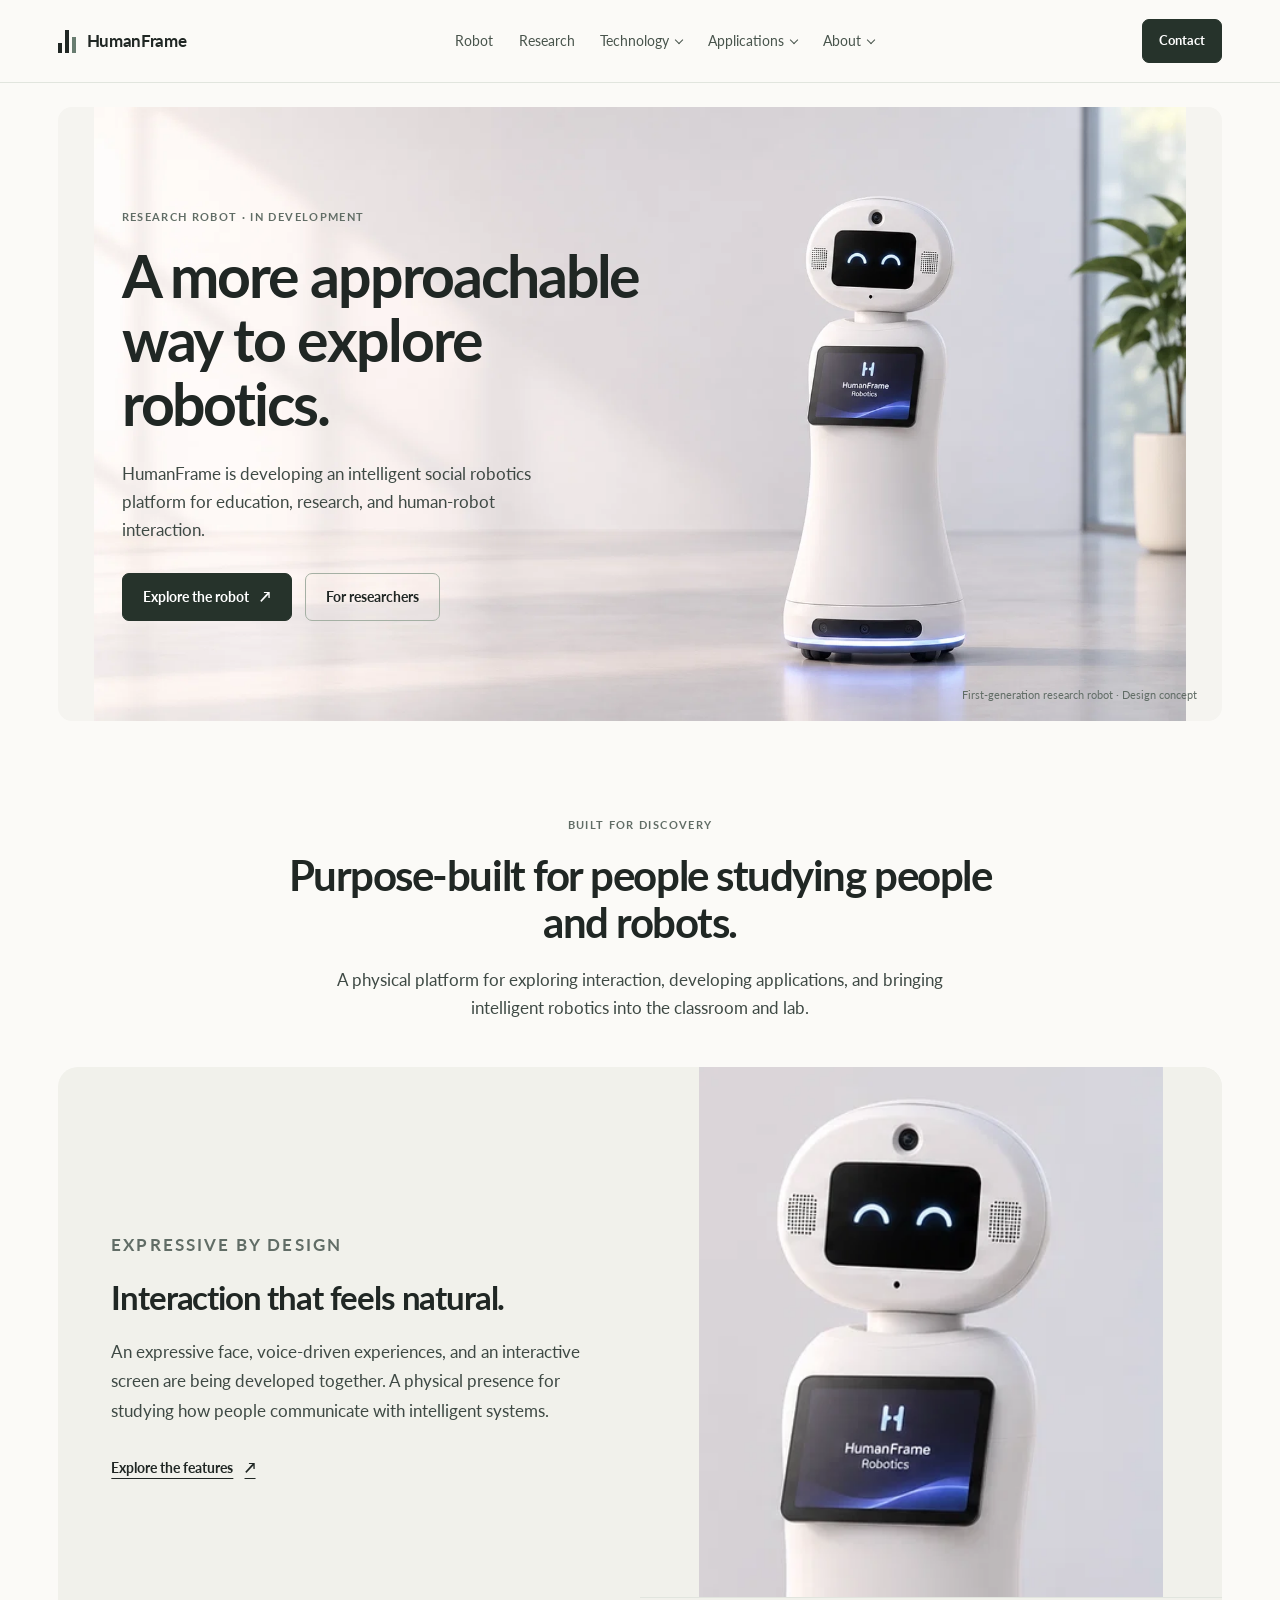
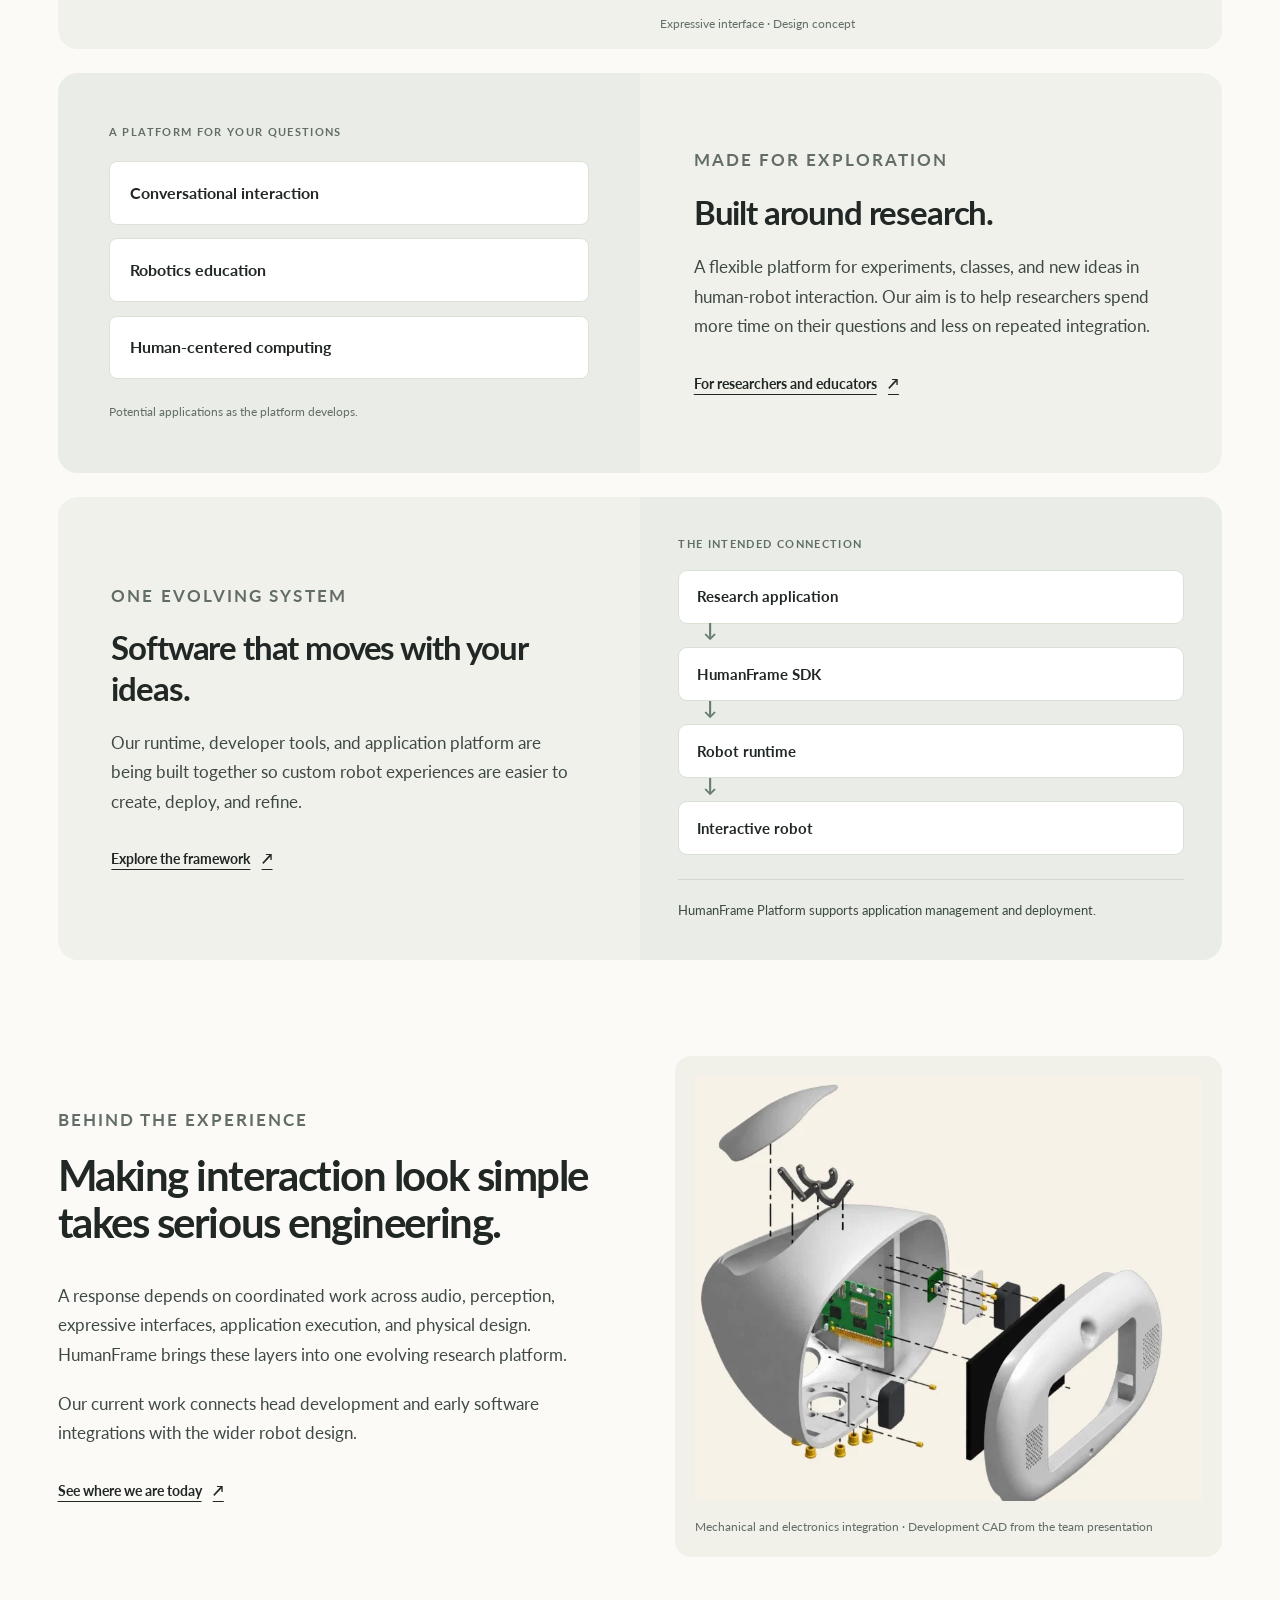
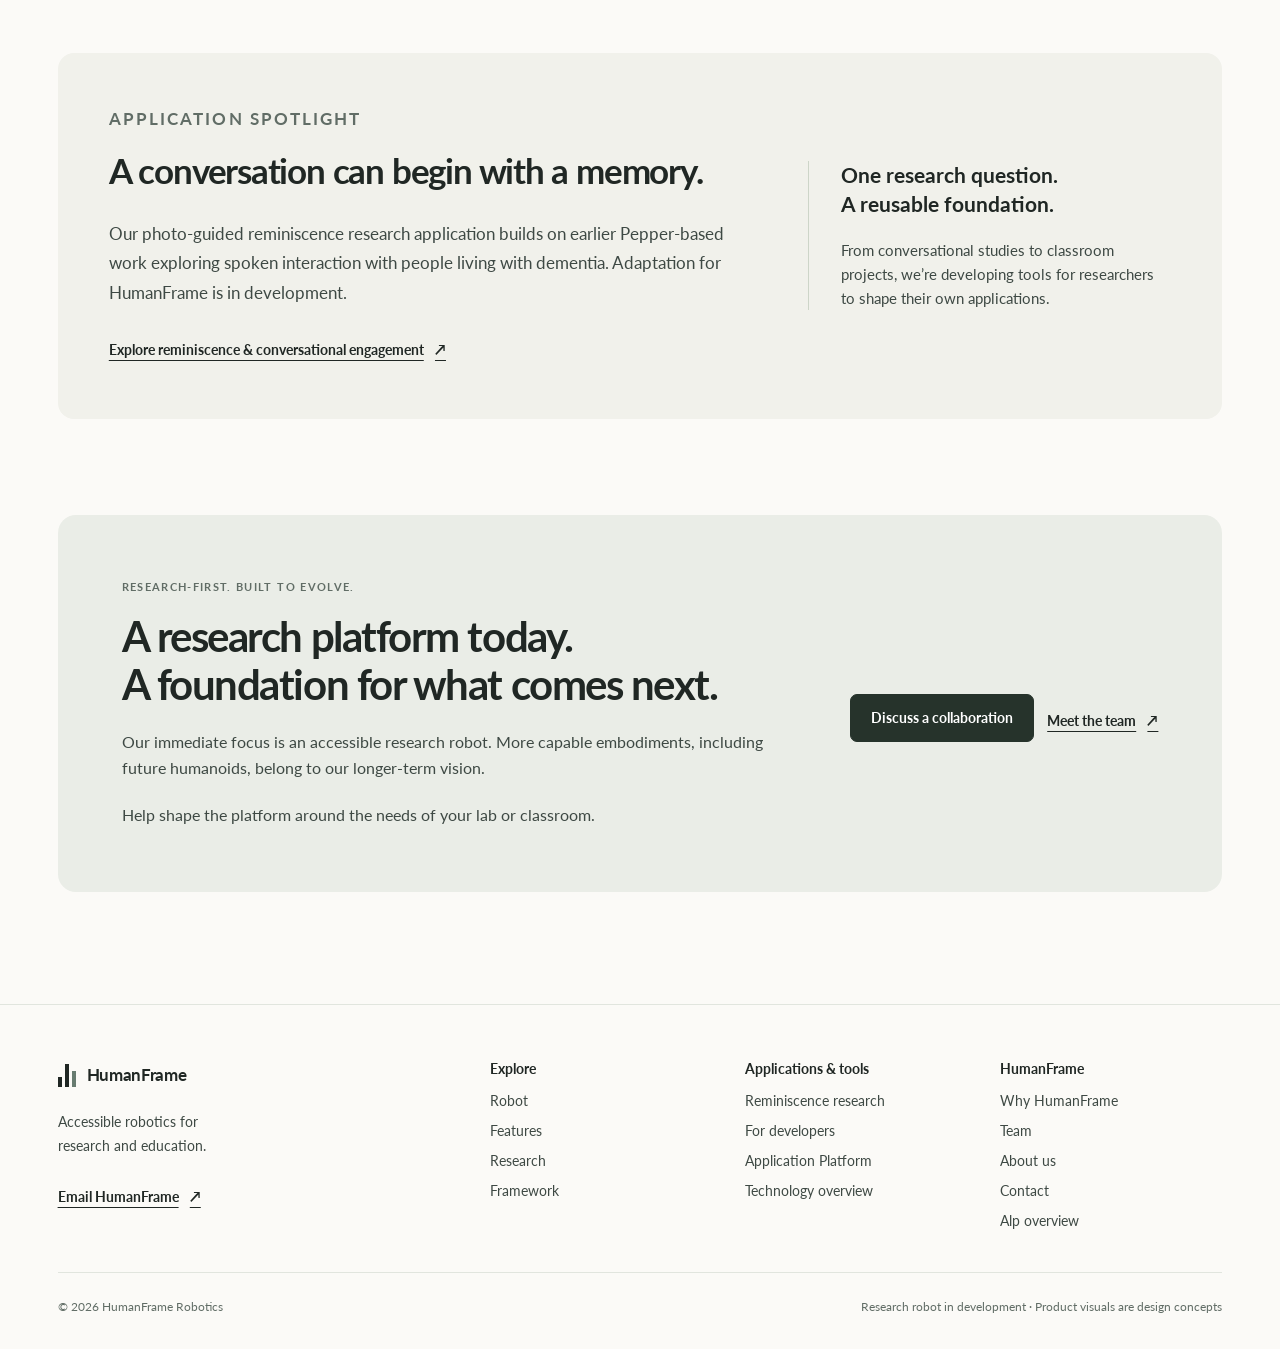
==== commit 59d23241: "new website design" ====
--- a/index.html
+++ b/index.html
@@ -3,247 +3,80 @@
 <head>
   <meta charset="utf-8">
   <meta name="viewport" content="width=device-width, initial-scale=1">
-  <title>HumanFrame | Robotics built around people</title>
-  <meta name="description" content="HumanFrame Robotics is developing Alp, a personal humanoid robot, and the software platform behind it.">
-  <meta name="theme-color" content="#15191e">
+  <title>HumanFrame Robotics | Social Robots for Research and Education</title>
+  <meta name="description" content="HumanFrame is developing Alp, an accessible social research robot supported by an integrated runtime, SDK and application framework.">
+  <meta name="theme-color" content="#FBFAF7">
+  <link rel="canonical" href="https://humanframerobotics.com/">
   <meta property="og:type" content="website">
-  <meta property="og:site_name" content="HumanFrame">
-  <meta property="og:title" content="HumanFrame | Robotics built around people">
-  <meta property="og:description" content="HumanFrame builds robotic systems and the software infrastructure that brings them to life.">
+  <meta property="og:site_name" content="HumanFrame Robotics">
+  <meta property="og:title" content="HumanFrame Robotics | Social Robots for Research and Education">
+  <meta property="og:description" content="HumanFrame is developing Alp, an accessible social research robot supported by an integrated runtime, SDK and application framework.">
   <meta property="og:url" content="https://humanframerobotics.com/">
-  <meta property="og:image" content="https://humanframerobotics.com/assets/media/humanoid/alp-humanoid-hero.webp">
+  <meta property="og:image" content="https://humanframerobotics.com/assets/media/product/alp_hero_soft_studio.webp">
+  <meta property="og:image:alt" content="Alp social research robot design concept. Hardware in development; mobility planned and not demonstrated.">
   <meta name="twitter:card" content="summary_large_image">
-  <meta name="twitter:title" content="HumanFrame | Robotics built around people">
-  <meta name="twitter:description" content="HumanFrame builds robotic systems and the software infrastructure that brings them to life.">
-  <meta name="twitter:image" content="https://humanframerobotics.com/assets/media/humanoid/alp-humanoid-hero.webp">
-  <link rel="canonical" href="https://humanframerobotics.com/">
+  <meta name="twitter:title" content="HumanFrame Robotics | Social Robots for Research and Education">
+  <meta name="twitter:description" content="HumanFrame is developing Alp, an accessible social research robot supported by an integrated runtime, SDK and application framework.">
+  <meta name="twitter:image" content="https://humanframerobotics.com/assets/media/product/alp_hero_soft_studio.webp">
+  <meta name="twitter:image:alt" content="Alp social research robot design concept. Hardware in development; mobility planned and not demonstrated.">
   <link rel="icon" href="/assets/brand/favicon.svg" type="image/svg+xml">
-  <script src="/assets/js/init.js"></script>
-  <link rel="stylesheet" href="/assets/css/tokens.css">
-  <link rel="stylesheet" href="/assets/css/base.css">
-  <link rel="stylesheet" href="/assets/css/public.css">
-  <script src="/assets/js/site.js" defer></script>
+  <link rel="preload" href="/assets/fonts/lato-regular.woff2" as="font" type="font/woff2" crossorigin>
+  <link rel="stylesheet" href="/assets/css/tokens.css?v=b4e388e5">
+  <link rel="stylesheet" href="/assets/css/base.css?v=1489709b">
+  <link rel="stylesheet" href="/assets/css/public.css?v=dce8f344">
+  <script src="/assets/js/site.js?v=00f00f26" defer></script>
 </head>
-<body class="public-shell public-home">
+<body>
   <a class="skip-link" href="#main">Skip to content</a>
-  <header class="public-header">
-    <a class="public-wordmark" href="/" aria-label="HumanFrame home" aria-current="page">
-      <span class="public-wordmark__mark" aria-hidden="true"><i></i><i></i><i></i></span>
-      <span>HumanFrame</span>
-    </a>
-    <button class="nav-toggle" type="button" aria-expanded="false" aria-controls="site-nav">Menu</button>
-    <nav id="site-nav" class="site-nav public-nav" aria-label="Primary navigation">
-      <a href="/alp/">Alp</a>
-      <a href="/technology/">Technology</a>
-      <a href="/platform/">Platform</a>
-      <a href="/developers/">Developers</a>
-      <a href="/about/">About</a>
-    </nav>
-    <div class="public-header__action"><a href="/contact/">Contact <span aria-hidden="true">↗</span></a></div>
-  </header>
-
-  <main id="main">
-    <section class="hf-hero" aria-labelledby="hero-title">
-      <picture class="hf-hero__media" aria-hidden="true">
-        <source media="(max-width: 700px)" srcset="/assets/media/humanoid/alp-humanoid-hero-960.webp">
-        <img src="/assets/media/humanoid/alp-humanoid-hero.webp" alt="" width="1664" height="936" fetchpriority="high">
-      </picture>
-      <div class="hf-hero__veil"></div>
-      <div class="hf-hero__content">
-        <p class="hf-kicker hf-reveal">HumanFrame</p>
-        <h1 id="hero-title" class="hf-reveal">Robotics built<br>around people.</h1>
-        <p class="hf-hero__lede hf-reveal">A new humanoid platform for the places people already live, work and connect.</p>
-        <div class="hf-actions hf-reveal">
-          <a class="hf-button hf-button--light" href="/alp/">Meet Alp</a>
-          <a class="hf-button hf-button--line-light" href="#humanframe-system">Discover HumanFrame</a>
-        </div>
+<header class="site-header public-header"><div class="container header-inner"><a class="brand" href="/" aria-label="HumanFrame home"><span class="brand-mark" aria-hidden="true"><i></i><i></i><i></i></span><span>HumanFrame</span></a><button class="nav-toggle" type="button" aria-expanded="false" aria-controls="site-nav">Menu</button><nav id="site-nav" class="site-nav" aria-label="Primary navigation"><a class="nav-home" href="/" aria-current="page">Home</a><a href="/robot/">Robot</a><a href="/research/">Research</a><details class="nav-group"><summary>Technology</summary><div class="nav-dropdown"><a href="/features/">Features</a><a href="/framework/">Framework</a></div></details><details class="nav-group"><summary>Applications</summary><div class="nav-dropdown"><a href="/applications/reminiscence/">Reminiscence</a></div></details><details class="nav-group"><summary>About</summary><div class="nav-dropdown"><a href="/why-humanframe/">Why HumanFrame</a><a href="/team/">Team</a></div></details><a class="nav-contact" href="/contact/">Contact</a></nav><a class="button button-primary header-contact" href="/contact/">Contact</a></div></header>
+<main id="main">
+  <div class="container">
+    <section class="home-hero" aria-labelledby="hero-title">
+      <div class="hero-copy">
+        <p class="eyebrow">Research robot · In development</p>
+        <h1 id="hero-title">A more approachable way to explore robotics.</h1>
+        <p>HumanFrame is developing an intelligent social robotics platform for education, research, and human-robot interaction.</p>
+        <div class="actions"><a class="button button-primary" href="/robot/">Explore the robot <span aria-hidden="true">↗</span></a><a class="button button-secondary" href="/research/">For researchers</a></div>
       </div>
-      <p class="hf-product-status"><span></span> Humanoid platform in development · Product vision</p>
-    </section>
-
-    <section class="hf-meet hf-section" id="alp" aria-labelledby="meet-title">
-      <div class="hf-wrap hf-meet__heading">
-        <p class="hf-kicker hf-reveal">Alp · In development</p>
-        <h2 id="meet-title" class="hf-reveal">Meet Alp.</h2>
-        <p class="hf-meet__lede hf-reveal">HumanFrame's humanoid robotic platform, designed around the spaces, interactions and proportions people already understand.</p>
-      </div>
-      <figure class="hf-meet__profile hf-media-reveal">
-        <picture>
-          <source media="(max-width: 700px)" srcset="/assets/media/humanoid/alp-humanoid-profile-960.webp">
-          <img src="/assets/media/humanoid/alp-humanoid-profile.webp" alt="Side profile product visualization of Alp as a complete bipedal humanoid robot" width="1536" height="1024" loading="lazy">
-        </picture>
-        <figcaption>Product direction visualization <span>01 — Full humanoid form</span></figcaption>
+      <figure class="hero-art">
+        <img src="/assets/media/product/alp_hero_soft_studio.webp" width="1672" height="941" alt="Design concept of Alp, a slim white social research robot with an expressive face, chest touchscreen and proposed mobile base" fetchpriority="high" decoding="async">
+        <figcaption>First-generation research robot · Design concept</figcaption>
       </figure>
     </section>
+  </div>
+  <section class="section container" aria-labelledby="purpose-title">
+    <div class="section-heading centered">
+      <p class="eyebrow">Built for discovery</p>
+      <h2 id="purpose-title">Purpose-built for people studying people and robots.</h2>
+      <p>A physical platform for exploring interaction, developing applications, and bringing intelligent robotics into the classroom and lab.</p>
+    </div>
+    <div class="feature-stack">
+      <article class="feature-block">
+        <div class="editorial-copy"><p class="eyebrow">Expressive by design</p><h3>Interaction that feels natural.</h3><p>An expressive face, voice-driven experiences, and an interactive screen are being developed together. A physical presence for studying how people communicate with intelligent systems.</p><a class="text-link" href="/features/">Explore the features <span aria-hidden="true">↗</span></a></div>
+        <figure class="feature-media media-frame"><img src="/assets/media/product/alp_expression_closeup.webp" width="385" height="440" alt="Close-up concept of Alp’s rounded face, expressive digital eyes, camera and speaker openings" loading="lazy" decoding="async"><figcaption>Expressive interface · Design concept</figcaption></figure>
+      </article>
+      <article class="feature-block split-reverse">
+        <div class="editorial-copy"><p class="eyebrow">Made for exploration</p><h3>Built around research.</h3><p>A flexible platform for experiments, classes, and new ideas in human-robot interaction. Our aim is to help researchers spend more time on their questions and less on repeated integration.</p><a class="text-link" href="/research/">For researchers and educators <span aria-hidden="true">↗</span></a></div>
+        <div class="research-illustration" aria-label="Intended research directions"><p class="eyebrow">A platform for your questions</p><p>Conversational interaction</p><p>Robotics education</p><p>Human-centered computing</p><p class="status-note">Potential applications as the platform develops.</p></div>
+      </article>
+      <article class="feature-block">
+        <div class="editorial-copy"><p class="eyebrow">One evolving system</p><h3>Software that moves with your ideas.</h3><p>Our runtime, developer tools, and application platform are being built together so custom robot experiences are easier to create, deploy, and refine.</p><a class="text-link" href="/framework/">Explore the framework <span aria-hidden="true">↗</span></a></div>
+        <div class="architecture compact-architecture"><p class="eyebrow">The intended connection</p><ol class="architecture-flow"><li>Research application</li><li>HumanFrame SDK</li><li>Robot runtime</li><li>Interactive robot</li></ol><p class="architecture-support">HumanFrame Platform supports application management and deployment.</p></div>
+      </article>
+    </div>
+  </section>
+  <section class="section container split" aria-labelledby="engineering-title">
+    <div class="editorial-copy"><p class="eyebrow">Behind the experience</p><h2 id="engineering-title">Making interaction look simple takes serious engineering.</h2><p>A response depends on coordinated work across audio, perception, expressive interfaces, application execution, and physical design. HumanFrame brings these layers into one evolving research platform.</p><p>Our current work connects head development and early software integrations with the wider robot design.</p><a class="text-link" href="/robot/#development">See where we are today <span aria-hidden="true">↗</span></a></div>
+    <figure class="media-frame engineering-media"><img src="/assets/media/engineering/robot_head_cad_work_in_progress.webp" width="745" height="625" alt="Exploded development CAD of the HumanFrame robot head, enclosure and internal electronics" loading="lazy" decoding="async"><figcaption>Mechanical and electronics integration · Development CAD from the team presentation</figcaption></figure>
+  </section>
+  <section class="section container" aria-labelledby="application-title">
+    <div class="quiet-panel application-preview"><div class="editorial-copy"><p class="eyebrow">Application spotlight</p><h2 id="application-title">A conversation can begin with a memory.</h2><p>Our photo-guided reminiscence research application builds on earlier Pepper-based work exploring spoken interaction with people living with dementia. Adaptation for HumanFrame is in development.</p><a class="text-link" href="/applications/reminiscence/">Explore reminiscence &amp; conversational engagement <span aria-hidden="true">↗</span></a></div><div class="application-aside"><p>One research question.<br>A reusable foundation.</p><p>From conversational studies to classroom projects, we’re developing tools for researchers to shape their own applications.</p></div></div>
+  </section>
+  <section class="section container" aria-labelledby="vision-title">
+    <div class="cta-panel"><div><p class="eyebrow">Research-first. Built to evolve.</p><h2 id="vision-title">A research platform today.<br>A foundation for what comes next.</h2><p>Our immediate focus is an accessible research robot. More capable embodiments, including future humanoids, belong to our longer-term vision.</p><p>Help shape the platform around the needs of your lab or classroom.</p></div><div class="actions"><a class="button button-primary" href="/contact/?interest=research#research-inquiry">Discuss a collaboration</a><a class="text-link" href="/team/">Meet the team <span aria-hidden="true">↗</span></a></div></div>
+  </section>
+</main>
 
-    <section class="hf-story hf-story--dark" aria-labelledby="connect-title">
-      <div class="hf-story__media hf-media-reveal">
-        <picture>
-          <source media="(max-width: 700px)" srcset="/assets/media/humanoid/alp-humanoid-face-960.webp">
-          <img src="/assets/media/humanoid/alp-humanoid-face.webp" alt="Close product visualization of Alp's minimal eye-based face and shoulders" width="1536" height="1024" loading="lazy">
-        </picture>
-      </div>
-      <div class="hf-story__copy hf-reveal">
-        <p class="hf-kicker">Interaction</p>
-        <h2 id="connect-title">Designed<br>to connect.</h2>
-        <p>Attention can begin with something simple: a glance, a cue, a sense of presence. Alp explores expression through a minimal eye system and physical orientation.</p>
-      </div>
-    </section>
-
-    <section class="hf-story hf-story--light hf-story--reverse" aria-labelledby="movement-title">
-      <div class="hf-story__media hf-media-reveal">
-        <picture>
-          <source media="(max-width: 700px)" srcset="/assets/media/humanoid/alp-humanoid-legs-960.webp">
-          <img src="/assets/media/humanoid/alp-humanoid-legs.webp" alt="Detail visualization of Alp's articulated hips, legs, ankles and feet" width="1536" height="1024" loading="lazy">
-        </picture>
-      </div>
-      <div class="hf-story__copy hf-reveal">
-        <p class="hf-kicker">Humanoid mobility</p>
-        <h2 id="movement-title">Built for a<br>human world.</h2>
-        <p>Human environments are shaped around the way people move. Alp's intended bipedal form follows that same frame, from articulated hips to grounded feet.</p>
-      </div>
-    </section>
-
-    <section class="hf-motion" aria-labelledby="physical-title">
-      <div class="hf-motion__primary hf-media-reveal">
-        <picture>
-          <source media="(max-width: 700px)" srcset="/assets/media/humanoid/alp-humanoid-upper-960.webp">
-          <img src="/assets/media/humanoid/alp-humanoid-upper.webp" alt="Upper-body product visualization of Alp showing its torso, shoulders, arms and hands" width="1536" height="1024" loading="lazy">
-        </picture>
-      </div>
-      <div class="hf-motion__copy hf-reveal">
-        <p class="hf-kicker">Physical presence</p>
-        <h2 id="physical-title">Motion with purpose.</h2>
-        <p>Arms, posture and orientation are part of the interaction. HumanFrame is developing an articulated platform whose movement can communicate as well as move.</p>
-      </div>
-      <figure class="hf-motion__detail hf-media-reveal">
-        <img src="/assets/media/humanoid/alp-humanoid-hand-960.webp" alt="Close engineering visualization of Alp's articulated arm and relaxed five-finger hand" width="960" height="640" loading="lazy">
-        <figcaption>Articulation study · Product vision</figcaption>
-      </figure>
-    </section>
-
-    <section class="hf-world" aria-labelledby="world-title">
-      <picture class="hf-world__media" aria-hidden="true">
-        <source media="(max-width: 700px)" srcset="/assets/media/humanoid/alp-humanoid-home-960.webp">
-        <img src="/assets/media/humanoid/alp-humanoid-home.webp" alt="" width="1664" height="936" loading="lazy">
-      </picture>
-      <div class="hf-world__copy hf-reveal">
-        <p class="hf-kicker">Human environments</p>
-        <h2 id="world-title">Built for<br>our world.</h2>
-        <p>The world wasn't designed for robots. HumanFrame is designing robots around the world people already inhabit.</p>
-      </div>
-      <p class="hf-world__note">Context visualization · Alp in development</p>
-    </section>
-
-    <section class="hf-engineered" aria-labelledby="engineered-title">
-      <div class="hf-engineered__copy hf-reveal">
-        <p class="hf-kicker">Engineering</p>
-        <h2 id="engineered-title">Engineered from<br>the inside out.</h2>
-        <p>Structure, actuation, compute and serviceable modules—developed as one system beneath the surface.</p>
-      </div>
-      <picture class="hf-engineered__media hf-media-reveal">
-        <source media="(max-width: 700px)" srcset="/assets/media/humanoid/alp-humanoid-cutaway-960.webp">
-        <img src="/assets/media/humanoid/alp-humanoid-cutaway.webp" alt="Engineering visualization of Alp with selected shell panels removed to reveal its internal frame, joint systems and compute enclosure" width="1664" height="936" loading="lazy">
-      </picture>
-      <ul class="hf-engineered__labels" aria-label="Engineering focus areas">
-        <li>Structure</li>
-        <li>Joint systems</li>
-        <li>Compute</li>
-        <li>Serviceability</li>
-      </ul>
-    </section>
-
-    <section class="hf-system hf-section" id="humanframe-system" aria-labelledby="system-title">
-      <div class="hf-wrap">
-        <div class="hf-system__heading hf-reveal">
-          <p class="hf-kicker">The HumanFrame system</p>
-          <h2 id="system-title">Hardware is only<br>half the system.</h2>
-        </div>
-        <ol class="hf-system__layers">
-          <li class="hf-reveal"><span>01</span><strong>Alp</strong><p>Humanoid hardware</p></li>
-          <li class="hf-reveal"><span>02</span><strong>HumanFrame Software</strong><p>Robot runtime and experience layer</p></li>
-          <li class="hf-reveal"><span>03</span><strong>HumanFrame Platform</strong><p>Applications, deployment and management</p></li>
-        </ol>
-      </div>
-    </section>
-
-    <section class="hf-software" id="platform" aria-labelledby="software-title">
-      <div class="hf-wrap hf-software__heading hf-reveal">
-        <p class="hf-kicker">HumanFrame Platform</p>
-        <h2 id="software-title">Software that moves<br>with the robot.</h2>
-        <p>Build, deploy and evolve compatible applications across HumanFrame systems. The current Platform connects trusted Python web applications to local development machines and registered Linux robots.</p>
-      </div>
-      <figure class="hf-platform-shot hf-media-reveal">
-        <picture>
-          <source media="(max-width: 700px)" srcset="/assets/media/platform/studio-dashboard-960.webp">
-          <img src="/assets/media/platform/studio-dashboard.webp" alt="The working HumanFrame Platform dashboard showing applications, robot targets and recent deployments" width="1600" height="1000" loading="lazy">
-        </picture>
-        <figcaption><span>HumanFrame Platform</span><span>Working software · Private access</span></figcaption>
-      </figure>
-    </section>
-
-    <section class="hf-developers hf-section" aria-labelledby="developers-title">
-      <div class="hf-wrap">
-        <div class="hf-developers__heading hf-reveal">
-          <p class="hf-kicker">Developers</p>
-          <h2 id="developers-title">Build on HumanFrame.</h2>
-          <p>Create a compatible application, package it, select a target and follow the deployment from validation through health and logs.</p>
-        </div>
-        <ol class="hf-flow" aria-label="Current HumanFrame application workflow">
-          <li class="hf-reveal"><span>01</span><strong>Create</strong></li>
-          <li class="hf-reveal"><span>02</span><strong>Package</strong></li>
-          <li class="hf-reveal"><span>03</span><strong>Upload</strong></li>
-          <li class="hf-reveal"><span>04</span><strong>Select robot</strong></li>
-          <li class="hf-reveal"><span>05</span><strong>Deploy</strong></li>
-          <li class="hf-reveal"><span>06</span><strong>Monitor</strong></li>
-        </ol>
-        <div class="hf-developers__actions hf-reveal">
-          <a class="hf-button hf-button--light" href="/platform/">Explore the Platform</a>
-          <a class="hf-text-link hf-text-link--light" href="/developers/">Developer overview <span aria-hidden="true">↗</span></a>
-        </div>
-      </div>
-    </section>
-
-    <section class="hf-philosophy hf-section" aria-labelledby="philosophy-title">
-      <div class="hf-wrap hf-philosophy__inner">
-        <p class="hf-kicker hf-reveal">HumanFrame Robotics</p>
-        <h2 id="philosophy-title" class="hf-reveal">Technology should<br>adapt to people.</h2>
-        <p class="hf-reveal">We are building robotics around human environments, human interaction and human needs—not asking people to reshape their world around machines.</p>
-      </div>
-    </section>
-
-    <section class="hf-final" aria-labelledby="final-title">
-      <picture class="hf-final__media" aria-hidden="true">
-        <img src="/assets/media/humanoid/alp-humanoid-hero.webp" alt="" width="1664" height="936" loading="lazy">
-      </picture>
-      <div class="hf-final__copy hf-reveal">
-        <p class="hf-kicker">Alp · Product vision</p>
-        <h2 id="final-title">A new frame<br>for robotics.</h2>
-        <div class="hf-actions">
-          <a class="hf-button hf-button--light" href="/alp/">Meet Alp</a>
-          <a class="hf-button hf-button--line-light" href="/about/">Explore HumanFrame</a>
-          <a class="hf-text-link hf-text-link--light" href="/contact/">Contact <span aria-hidden="true">↗</span></a>
-        </div>
-      </div>
-    </section>
-  </main>
-
-  <footer class="public-footer">
-    <div class="public-footer__brand">
-      <a class="public-wordmark public-wordmark--footer" href="/">HumanFrame</a>
-      <p>HumanFrame Robotics</p>
-    </div>
-    <nav class="public-footer__nav" aria-label="Product navigation">
-      <a href="/alp/">Alp</a>
-      <a href="/technology/">Technology</a>
-      <a href="/platform/">Platform</a>
-      <a href="/developers/">Developers</a>
-    </nav>
-    <nav class="public-footer__nav" aria-label="Company navigation">
-      <a href="/about/">About</a>
-      <a href="/contact/">Contact</a>
-    </nav>
-    <p class="public-footer__legal">© 2026 HumanFrame Robotics</p>
-  </footer>
+<footer class="site-footer"><div class="container"><div class="footer-grid"><div class="footer-brand"><a class="brand" href="/" aria-label="HumanFrame home"><span class="brand-mark" aria-hidden="true"><i></i><i></i><i></i></span><span>HumanFrame</span></a><p>Accessible robotics for<br>research and education.</p><a class="text-link" href="mailto:humanframerobotics@gmail.com">Email HumanFrame <span aria-hidden="true">↗</span></a></div><nav class="footer-column" aria-label="Explore"><h2>Explore</h2><a href="/robot/">Robot</a><a href="/features/">Features</a><a href="/research/">Research</a><a href="/framework/">Framework</a></nav><nav class="footer-column" aria-label="Applications &amp; tools"><h2>Applications &amp; tools</h2><a href="/applications/reminiscence/">Reminiscence research</a><a href="/developers/">For developers</a><a href="/platform/">Application Platform</a><a href="/technology/">Technology overview</a></nav><nav class="footer-column" aria-label="HumanFrame"><h2>HumanFrame</h2><a href="/why-humanframe/">Why HumanFrame</a><a href="/team/">Team</a><a href="/about/">About us</a><a href="/contact/">Contact</a><a href="/alp/">Alp overview</a></nav></div><div class="footer-bottom"><p>© 2026 HumanFrame Robotics</p><p>Research robot in development · Product visuals are design concepts</p></div></div></footer>
 </body>
 </html>
--- a/assets/css/tokens.css
+++ b/assets/css/tokens.css
@@ -1,4 +1,4 @@
-/* Shared HumanFrame foundations. Product-specific presentation stays in public.css/main.css. */
+/* HumanFrame's original local type and a calm research-first palette. */
 @font-face {
   font-family: "Lato HF";
   src: url("../fonts/lato-regular.woff2") format("woff2");
@@ -6,30 +6,29 @@
   font-weight: 400;
   font-display: swap;
 }
-
 @font-face {
   font-family: "Lato HF";
   src: url("../fonts/lato-bold.woff2") format("woff2");
   font-style: normal;
-  font-weight: 700 900;
+  font-weight: 700;
   font-display: swap;
 }
-
 :root {
-  --hf-graphite: #15191e;
-  --hf-deep-studio: #0a0e12;
-  --hf-warm-white: #f5f2eb;
-  --hf-paper: #fbfaf6;
-  --hf-blue: #287c9d;
-  --hf-cyan: #72bed1;
-  --hf-orange: #eca05a;
-  --hf-mint: #9bc9b1;
-  --hf-line-light: rgb(21 25 30 / 14%);
-  --hf-line-dark: rgb(245 242 235 / 18%);
+  --hf-canvas: #fbfaf7;
+  --hf-white: #fff;
+  --hf-ink: #202724;
+  --hf-body: #3e4944;
+  --hf-muted: #616d66;
+  --hf-line: #e1e5de;
+  --hf-mist: #f1f1eb;
+  --hf-sage: #eaede7;
+  --hf-accent: #687c70;
+  --hf-button: #26332b;
   --hf-font-sans: "Lato HF", Lato, "Avenir Next", "Segoe UI", sans-serif;
   --hf-font-mono: "SFMono-Regular", Consolas, "Liberation Mono", monospace;
-  --hf-page-max: 1440px;
+  --hf-page-max: 1240px;
   --hf-reading-max: 760px;
-  --hf-section-space: clamp(6rem, 11vw, 11rem);
-  --hf-gutter: clamp(1.25rem, 4vw, 4.5rem);
+  --hf-section-space: clamp(3.75rem, 7.5vw, 7rem);
+  --hf-gutter: clamp(1.25rem, 4.5vw, 4.75rem);
+  --hf-radius: 20px;
 }
--- a/assets/css/base.css
+++ b/assets/css/base.css
@@ -1,103 +1,23 @@
-* {
-  box-sizing: border-box;
-}
-
-html {
-  scroll-behavior: smooth;
-}
-
-body {
-  margin: 0;
-  min-width: 320px;
-  font-size: 16px;
-  line-height: 1.55;
-}
-
-a {
-  color: inherit;
-}
-
-button,
-input,
-textarea,
-select {
-  font: inherit;
-}
-
-button {
-  cursor: pointer;
-}
-
-img {
-  max-width: 100%;
-}
-
-h1,
-h2,
-h3,
-p {
-  margin-top: 0;
-}
-
-h1,
-h2,
-h3 {
-  line-height: 1.04;
-}
-
-code,
-pre {
-  font-family: var(--hf-font-mono);
-}
-
-::selection {
-  color: var(--hf-warm-white);
-  background: var(--hf-blue);
-}
-
-:focus-visible {
-  outline: 3px solid var(--hf-cyan);
-  outline-offset: 3px;
-}
-
-.skip-link {
-  position: fixed;
-  top: -5rem;
-  left: 1rem;
-  z-index: 100;
-  padding: .7rem 1rem;
-  color: var(--hf-warm-white);
-  background: var(--hf-graphite);
-}
-
-.skip-link:focus {
-  top: 1rem;
-}
-
-.nav-toggle {
-  display: none;
-}
-
-.static-contact {
-  width: min(calc(100% - (2 * var(--hf-gutter))), 900px);
-  margin: 0 auto var(--hf-section-space);
-  padding: clamp(2rem, 5vw, 4rem);
-  border: 1px solid var(--hf-line-light);
-  background: var(--hf-paper);
-}
-
-.static-contact h2 {
-  margin-bottom: 1rem;
-  font-size: clamp(2.4rem, 5vw, 4.8rem);
-}
-
-.static-contact p {
-  max-width: 690px;
-  color: rgb(21 25 30 / 64%);
-  font-size: 1.05rem;
-}
-
-.static-contact .hf-button {
-  margin-top: 1rem;
-}
-
+* { box-sizing: border-box; }
+html { scroll-behavior: smooth; scroll-padding-top: 6rem; }
+body { margin: 0; min-width: 0; background: var(--hf-canvas); color: var(--hf-ink); font-family: var(--hf-font-sans); font-size: 16px; line-height: 1.65; -webkit-font-smoothing: antialiased; }
+main { overflow: clip; }
+a { color: inherit; text-underline-offset: .22em; }
+button, input, textarea, select { font: inherit; }
+button { cursor: pointer; }
+img { display: block; max-width: 100%; height: auto; }
+figure { margin: 0; }
+h1, h2, h3, h4, p { margin-top: 0; }
+h1, h2, h3, h4 { color: var(--hf-ink); font-weight: 700; letter-spacing: -.035em; }
+h1 { font-size: clamp(2.65rem, 4.6vw, 4.3rem); line-height: 1.09; }
+h2 { font-size: clamp(2rem, 3.25vw, 3.1rem); line-height: 1.14; }
+h3 { font-size: clamp(1.4rem, 2.1vw, 1.8rem); line-height: 1.22; }
+p { color: var(--hf-body); margin-bottom: 1.25rem; }
+code, pre { font-family: var(--hf-font-mono); }
+::selection { color: var(--hf-white); background: var(--hf-button); }
+:focus-visible { outline: 3px solid var(--hf-accent); outline-offset: 4px; }
+[hidden] { display: none !important; }
+.skip-link { position: fixed; top: -5rem; left: 1rem; z-index: 100; padding: .7rem 1rem; color: var(--hf-white); background: var(--hf-button); border-radius: 6px; }
+.skip-link:focus { top: 1rem; }
+.nav-toggle { display: none; }
+@media (prefers-reduced-motion: reduce) { html { scroll-behavior: auto; } *, *::before, *::after { animation: none !important; transition: none !important; } }
--- a/assets/css/public.css
+++ b/assets/css/public.css
@@ -1,570 +1,372 @@
-/* HumanFrame public brand layer. Authenticated Platform presentation remains in main.css. */
-.public-shell {
-  color: var(--hf-graphite);
-  background: var(--hf-warm-white);
-  font-family: var(--hf-font-sans);
-}
-
-.public-shell h1,
-.public-shell h2,
-.public-shell h3 {
-  color: inherit;
-  letter-spacing: -.055em;
-}
-
-.public-shell img,
-.public-shell picture {
-  display: block;
-  max-width: 100%;
-}
-
-.public-shell img {
-  width: 100%;
-  height: auto;
-}
-
-.hf-wrap {
-  width: min(calc(100% - (2 * var(--hf-gutter))), var(--hf-page-max));
-  margin-inline: auto;
-}
-
-.hf-section { padding-block: var(--hf-section-space); }
-
-.hf-kicker {
-  margin: 0;
-  font: 700 .64rem/1.2 var(--hf-font-mono);
-  letter-spacing: .18em;
-  text-transform: uppercase;
-}
-
-/* Public navigation */
-.public-header {
-  position: sticky;
-  top: 0;
-  z-index: 80;
-  min-height: 72px;
-  display: grid;
-  grid-template-columns: 1fr auto 1fr;
-  align-items: center;
-  gap: 2rem;
-  padding-inline: var(--hf-gutter);
-  border-bottom: 1px solid var(--hf-line-light);
-  background: rgb(245 242 235 / 92%);
-  backdrop-filter: blur(18px);
-  transition: color .35s ease, background .35s ease, border-color .35s ease;
-}
-
-.public-home .public-header:not(.is-scrolled) {
-  position: fixed;
-  width: 100%;
-  color: var(--hf-warm-white);
-  border-color: rgb(245 242 235 / 14%);
-  background: linear-gradient(180deg, rgb(5 8 11 / 58%), transparent);
-  backdrop-filter: none;
-}
-
-.public-wordmark {
-  width: fit-content;
-  display: inline-flex;
-  align-items: center;
-  gap: .72rem;
-  color: inherit;
-  font-size: .82rem;
-  font-weight: 900;
-  letter-spacing: .02em;
-  text-decoration: none;
-  text-transform: uppercase;
-}
-
-.public-wordmark__mark {
-  height: 20px;
-  display: grid;
-  grid-template-columns: repeat(3, 4px);
-  align-items: end;
-  gap: 3px;
-}
-
-.public-wordmark__mark i { width: 4px; display: block; background: currentColor; }
-.public-wordmark__mark i:nth-child(1) { height: 9px; }
-.public-wordmark__mark i:nth-child(2) { height: 20px; }
-.public-wordmark__mark i:nth-child(3) { height: 14px; background: var(--hf-blue); }
-.public-home .public-header:not(.is-scrolled) .public-wordmark__mark i:nth-child(3) { background: var(--hf-cyan); }
-
-.public-nav { display: flex; align-items: center; gap: clamp(1rem, 2vw, 2.15rem); }
-
-.public-nav a,
-.public-header__action a {
-  position: relative;
-  color: inherit;
-  font-size: .73rem;
-  font-weight: 700;
-  letter-spacing: .025em;
-  text-decoration: none;
-}
-
-.public-nav a::after {
-  content: "";
-  position: absolute;
-  right: 0;
-  bottom: -.5rem;
-  left: 0;
-  height: 1px;
-  background: var(--hf-blue);
-  transform: scaleX(0);
-  transform-origin: right;
-  transition: transform .22s ease;
-}
-
-.public-nav a:hover::after,
-.public-nav a:focus-visible::after { transform: scaleX(1); transform-origin: left; }
-.public-header__action { justify-self: end; }
-.public-header__action a { display: inline-flex; gap: .45rem; align-items: center; padding-bottom: .22rem; border-bottom: 1px solid currentColor; }
-
-.public-header .nav-toggle {
-  min-width: 48px;
-  min-height: 44px;
-  padding: 0;
-  border: 0;
-  color: inherit;
-  background: transparent;
-  font-size: .73rem;
-  font-weight: 700;
-}
-
-/* Actions */
-.hf-actions { display: flex; flex-wrap: wrap; align-items: center; gap: .75rem; }
-
-.hf-button {
-  min-height: 50px;
-  display: inline-flex;
-  justify-content: center;
-  align-items: center;
-  padding: .85rem 1.25rem;
-  border: 1px solid var(--hf-graphite);
-  border-radius: 0;
-  color: var(--hf-warm-white);
-  background: var(--hf-graphite);
-  font-size: .73rem;
-  font-weight: 700;
-  letter-spacing: .025em;
-  text-decoration: none;
-  transition: color .2s ease, background .2s ease, border-color .2s ease, transform .2s ease;
-}
-
-.hf-button:hover { transform: translateY(-2px); }
-.hf-button--light { border-color: var(--hf-warm-white); color: var(--hf-graphite); background: var(--hf-warm-white); }
-.hf-button--line-light { border-color: rgb(245 242 235 / 45%); color: var(--hf-warm-white); background: transparent; }
-.hf-button--line-light:hover { border-color: var(--hf-warm-white); background: rgb(245 242 235 / 8%); }
-
-.hf-text-link {
-  width: fit-content;
-  display: inline-flex;
-  gap: .45rem;
-  align-items: center;
-  padding-bottom: .25rem;
-  border-bottom: 1px solid currentColor;
-  color: var(--hf-graphite);
-  font-size: .74rem;
-  font-weight: 700;
-  text-decoration: none;
-}
-
-.hf-text-link--light { color: var(--hf-warm-white); }
-
-/* Hero */
-.hf-hero {
-  position: relative;
-  min-height: 100svh;
-  display: grid;
-  align-items: end;
-  overflow: hidden;
-  color: var(--hf-warm-white);
-  background: #080b0f;
-}
-
-.hf-hero__media,
-.hf-hero__media img,
-.hf-hero__veil { position: absolute; inset: 0; width: 100%; height: 100%; }
-.hf-hero__media img { object-fit: cover; object-position: center; }
-
-.hf-hero__veil {
-  background:
-    linear-gradient(90deg, rgb(3 6 10 / 73%) 0%, rgb(3 6 10 / 30%) 48%, transparent 70%),
-    linear-gradient(0deg, rgb(3 6 10 / 58%) 0%, transparent 45%);
-}
-
-.hf-hero__content {
-  position: relative;
-  z-index: 2;
-  width: min(940px, calc(100% - (2 * var(--hf-gutter))));
-  margin: 0 0 clamp(6.5rem, 12vh, 9.5rem) var(--hf-gutter);
-}
-
-.hf-hero__content .hf-kicker { margin-bottom: 1.2rem; color: var(--hf-cyan); }
-.hf-hero h1 { max-width: 990px; margin: 0 0 1.7rem; font-size: clamp(4.4rem, 9.4vw, 9.5rem); font-weight: 700; line-height: .84; letter-spacing: -.075em; }
-.hf-hero__lede { max-width: 570px; margin: 0 0 2.2rem; color: rgb(245 242 235 / 78%); font-size: clamp(1rem, 1.45vw, 1.3rem); line-height: 1.45; }
-
-.hf-product-status {
-  position: absolute;
-  z-index: 2;
-  right: var(--hf-gutter);
-  bottom: 2rem;
-  display: flex;
-  align-items: center;
-  gap: .6rem;
-  margin: 0;
-  color: rgb(245 242 235 / 58%);
-  font: 700 .54rem/1.3 var(--hf-font-mono);
-  letter-spacing: .12em;
-  text-transform: uppercase;
-}
-
-.hf-product-status span { width: 5px; height: 5px; border-radius: 50%; background: var(--hf-cyan); box-shadow: 0 0 0 4px rgb(114 190 209 / 15%); }
-
-/* Meet Alp */
-.hf-meet { overflow: hidden; background: var(--hf-warm-white); }
-.hf-meet__heading { display: grid; grid-template-columns: .4fr 1.6fr; gap: 2rem; align-items: start; margin-bottom: clamp(4rem, 8vw, 8rem); }
-.hf-meet__heading .hf-kicker { padding-top: .8rem; color: var(--hf-blue); }
-.hf-meet h2 { margin: 0; font-size: clamp(5rem, 13vw, 13rem); font-weight: 700; line-height: .74; }
-.hf-meet__lede { grid-column: 2; max-width: 760px; margin: 1.5rem 0 0; font-size: clamp(1.35rem, 2.6vw, 2.35rem); line-height: 1.12; letter-spacing: -.035em; }
-.hf-meet__profile { width: min(calc(100% - (2 * var(--hf-gutter))), 1660px); margin: 0 auto; overflow: hidden; background: #f2eee7; }
-.hf-meet__profile img { aspect-ratio: 3 / 2; object-fit: cover; transition: transform 1.1s cubic-bezier(.2,.8,.2,1); }
-.hf-meet__profile:hover img { transform: scale(1.012); }
-.hf-meet__profile figcaption,
-.hf-platform-shot figcaption { display: flex; justify-content: space-between; gap: 1rem; padding: 1rem 1.2rem; border-top: 1px solid var(--hf-line-light); font: 700 .56rem/1.4 var(--hf-font-mono); letter-spacing: .1em; text-transform: uppercase; }
-.hf-meet__profile figcaption span { color: rgb(21 25 30 / 48%); }
-
-/* Editorial product story */
-.hf-story { min-height: 100svh; display: grid; grid-template-columns: minmax(0, 1.35fr) minmax(440px, .65fr); align-items: stretch; }
-.hf-story--reverse { grid-template-columns: minmax(440px, .65fr) minmax(0, 1.35fr); }
-.hf-story--reverse .hf-story__media { order: 2; }
-.hf-story--dark { color: var(--hf-warm-white); background: #090c10; }
-.hf-story--light { color: var(--hf-graphite); background: #ece8df; }
-.hf-story__media { min-height: 100svh; overflow: hidden; }
-.hf-story__media picture,
-.hf-story__media img { width: 100%; height: 100%; }
-.hf-story__media img { object-fit: cover; transition: transform 1.2s cubic-bezier(.2,.8,.2,1); }
-.hf-story:hover .hf-story__media img { transform: scale(1.018); }
-.hf-story--dark .hf-story__media img { object-position: 65% center; }
-.hf-story__copy { align-self: center; padding: clamp(2rem, 4vw, 5rem); }
-.hf-story__copy .hf-kicker { margin-bottom: 1.4rem; color: var(--hf-cyan); }
-.hf-story--light .hf-story__copy .hf-kicker { color: var(--hf-blue); }
-.hf-story__copy h2 { margin: 0 0 2rem; font-size: clamp(3.8rem, 5.2vw, 6.5rem); line-height: .85; }
-.hf-story__copy p:last-child { max-width: 450px; margin: 0; color: rgb(245 242 235 / 64%); font-size: 1rem; line-height: 1.6; }
-.hf-story--light .hf-story__copy p:last-child { color: rgb(21 25 30 / 63%); }
-
-.hf-motion {
-  display: grid;
-  grid-template-columns: 1.25fr .75fr;
-  grid-template-rows: auto auto;
-  padding: var(--hf-gutter);
-  gap: var(--hf-gutter);
-  background: var(--hf-paper);
-}
-
-.hf-motion__primary { grid-row: 1 / 3; overflow: hidden; background: #101318; }
-.hf-motion__primary picture,
-.hf-motion__primary img { height: 100%; }
-.hf-motion__primary img { min-height: 850px; object-fit: cover; object-position: 56% center; }
-.hf-motion__copy { align-self: end; padding: clamp(2rem, 4vw, 4.5rem) 0; }
-.hf-motion__copy .hf-kicker { margin-bottom: 1.4rem; color: var(--hf-blue); }
-.hf-motion__copy h2 { margin: 0 0 1.6rem; font-size: clamp(3.8rem, 7vw, 8rem); line-height: .86; }
-.hf-motion__copy p:last-child { max-width: 580px; margin: 0; color: rgb(21 25 30 / 62%); font-size: 1.04rem; line-height: 1.6; }
-.hf-motion__detail { margin: 0; align-self: end; }
-.hf-motion__detail img { aspect-ratio: 3 / 2; object-fit: cover; }
-.hf-motion__detail figcaption { padding-top: .8rem; color: rgb(21 25 30 / 52%); font: 700 .55rem var(--hf-font-mono); letter-spacing: .1em; text-transform: uppercase; }
-
-/* Environment and engineering */
-.hf-world { position: relative; min-height: 110svh; display: grid; align-items: end; overflow: hidden; color: var(--hf-warm-white); background: #806f5e; }
-.hf-world__media,
-.hf-world__media img { position: absolute; inset: 0; width: 100%; height: 100%; }
-.hf-world__media img { object-fit: cover; object-position: center; }
-.hf-world::after { content: ""; position: absolute; inset: 0; background: linear-gradient(90deg, rgb(20 17 14 / 76%), rgb(20 17 14 / 8%) 65%), linear-gradient(0deg, rgb(20 17 14 / 38%), transparent 40%); }
-.hf-world__copy { position: relative; z-index: 2; width: min(770px, calc(100% - (2 * var(--hf-gutter)))); margin: 0 0 clamp(6rem, 11vw, 10rem) var(--hf-gutter); }
-.hf-world__copy .hf-kicker { margin-bottom: 1.3rem; color: #d6edf2; }
-.hf-world__copy h2 { margin: 0 0 1.8rem; font-size: clamp(5rem, 10.5vw, 11rem); line-height: .8; }
-.hf-world__copy p:last-child { max-width: 580px; margin: 0; color: rgb(245 242 235 / 80%); font-size: clamp(1rem, 1.5vw, 1.3rem); }
-.hf-world__note { position: absolute; z-index: 2; right: var(--hf-gutter); bottom: 2rem; margin: 0; color: rgb(245 242 235 / 60%); font: 700 .54rem var(--hf-font-mono); letter-spacing: .1em; text-transform: uppercase; }
-
-.hf-engineered { position: relative; min-height: 100svh; overflow: hidden; color: var(--hf-warm-white); background: #080b0f; }
-.hf-engineered__media,
-.hf-engineered__media img { width: 100%; min-height: 100svh; }
-.hf-engineered__media img { object-fit: cover; object-position: center; }
-.hf-engineered__copy { position: absolute; z-index: 2; top: clamp(6rem, 10vw, 10rem); left: var(--hf-gutter); max-width: 790px; }
-.hf-engineered__copy .hf-kicker { margin-bottom: 1.3rem; color: var(--hf-cyan); }
-.hf-engineered__copy h2 { margin: 0 0 1.8rem; font-size: clamp(4.2rem, 8vw, 8.7rem); line-height: .84; }
-.hf-engineered__copy p:last-child { max-width: 520px; margin: 0; color: rgb(245 242 235 / 58%); }
-.hf-engineered__labels { position: absolute; z-index: 2; right: var(--hf-gutter); bottom: 2rem; left: var(--hf-gutter); display: grid; grid-template-columns: repeat(4, 1fr); margin: 0; padding: 1rem 0 0; border-top: 1px solid rgb(245 242 235 / 22%); list-style: none; }
-.hf-engineered__labels li { color: rgb(245 242 235 / 66%); font: 700 .56rem var(--hf-font-mono); letter-spacing: .12em; text-transform: uppercase; }
-
-/* System and software */
-.hf-system { background: var(--hf-cyan); }
-.hf-system__heading { display: grid; grid-template-columns: .4fr 1.6fr; gap: 2rem; margin-bottom: clamp(5rem, 9vw, 9rem); }
-.hf-system__heading .hf-kicker { padding-top: .7rem; }
-.hf-system__heading h2 { margin: 0; font-size: clamp(4.5rem, 9vw, 9.6rem); line-height: .83; }
-.hf-system__layers { margin: 0; padding: 0; border-top: 1px solid var(--hf-graphite); list-style: none; }
-.hf-system__layers li { display: grid; grid-template-columns: 70px minmax(260px, .8fr) 1fr; gap: 2rem; align-items: center; min-height: 180px; border-bottom: 1px solid rgb(21 25 30 / 35%); }
-.hf-system__layers span { font: 700 .61rem var(--hf-font-mono); }
-.hf-system__layers strong { font-size: clamp(2.4rem, 5vw, 5rem); letter-spacing: -.055em; }
-.hf-system__layers p { margin: 0; color: rgb(21 25 30 / 64%); font-size: 1.05rem; }
-
-.hf-software { padding-block: var(--hf-section-space); overflow: hidden; color: var(--hf-warm-white); background: #11161b; }
-.hf-software__heading { display: grid; grid-template-columns: .38fr 1fr .62fr; gap: 2rem; align-items: start; margin-bottom: clamp(4rem, 8vw, 8rem); }
-.hf-software__heading .hf-kicker { padding-top: .7rem; color: var(--hf-cyan); }
-.hf-software__heading h2 { margin: 0; font-size: clamp(4.2rem, 8vw, 8.5rem); line-height: .84; }
-.hf-software__heading > p:last-child { max-width: 520px; margin: .7rem 0 0; color: rgb(245 242 235 / 58%); line-height: 1.65; }
-.hf-platform-shot { width: min(calc(100% - (2 * var(--hf-gutter))), 1440px); margin: 0 auto; padding: clamp(.55rem, 1vw, 1rem); border: 1px solid rgb(245 242 235 / 16%); background: #20272d; box-shadow: 0 50px 120px rgb(0 0 0 / 34%); }
-.hf-platform-shot img { aspect-ratio: 16 / 10; object-fit: cover; object-position: top; }
-.hf-platform-shot figcaption { color: rgb(245 242 235 / 45%); border-color: rgb(245 242 235 / 12%); }
-
-.hf-developers { color: var(--hf-warm-white); background: var(--hf-deep-studio); }
-.hf-developers__heading { display: grid; grid-template-columns: .35fr 1fr .65fr; gap: 2rem; align-items: start; }
-.hf-developers__heading .hf-kicker { padding-top: .7rem; color: var(--hf-cyan); }
-.hf-developers__heading h2 { margin: 0; font-size: clamp(4.5rem, 9vw, 9.5rem); line-height: .83; }
-.hf-developers__heading > p:last-child { max-width: 520px; margin: .6rem 0 0; color: rgb(245 242 235 / 57%); line-height: 1.65; }
-.hf-flow { display: grid; grid-template-columns: repeat(6, 1fr); margin: clamp(5rem, 9vw, 9rem) 0 0; padding: 0; border-top: 1px solid rgb(245 242 235 / 22%); list-style: none; }
-.hf-flow li { min-height: 190px; display: flex; flex-direction: column; justify-content: space-between; padding: 1.2rem 1rem; border-right: 1px solid rgb(245 242 235 / 14%); }
-.hf-flow li:last-child { border-right: 0; }
-.hf-flow span { color: var(--hf-cyan); font: 700 .57rem var(--hf-font-mono); }
-.hf-flow strong { font-size: clamp(1.2rem, 1.7vw, 1.65rem); letter-spacing: -.035em; }
-.hf-developers__actions { display: flex; align-items: center; gap: 1.5rem; margin-top: 2.5rem; }
-
-.hf-philosophy { background: var(--hf-warm-white); }
-.hf-philosophy__inner { display: grid; grid-template-columns: .35fr 1.1fr .55fr; gap: 2rem; align-items: start; }
-.hf-philosophy__inner .hf-kicker { padding-top: .7rem; color: var(--hf-blue); }
-.hf-philosophy h2 { margin: 0; font-size: clamp(4.5rem, 9vw, 9rem); line-height: .84; }
-.hf-philosophy__inner > p:last-child { max-width: 500px; margin: .7rem 0 0; color: rgb(21 25 30 / 62%); font-size: 1.05rem; line-height: 1.65; }
-
-.hf-final { position: relative; min-height: 100svh; display: grid; align-items: end; overflow: hidden; color: var(--hf-warm-white); background: #080b0f; }
-.hf-final__media,
-.hf-final__media img { position: absolute; inset: 0; width: 100%; height: 100%; }
-.hf-final__media img { object-fit: cover; }
-.hf-final::after { content: ""; position: absolute; inset: 0; background: linear-gradient(90deg, rgb(3 6 10 / 77%), rgb(3 6 10 / 16%) 72%), linear-gradient(0deg, rgb(3 6 10 / 46%), transparent 45%); }
-.hf-final__copy { position: relative; z-index: 2; margin: 0 0 clamp(6rem, 11vw, 10rem) var(--hf-gutter); }
-.hf-final__copy .hf-kicker { margin-bottom: 1.2rem; color: var(--hf-cyan); }
-.hf-final h2 { margin: 0 0 2.5rem; font-size: clamp(5rem, 10vw, 10rem); line-height: .81; }
-.hf-final .hf-text-link { margin-left: 1rem; }
-
-/* Secondary public pages */
-.hf-page-hero { position: relative; min-height: calc(100svh - 72px); display: grid; align-items: end; overflow: hidden; }
-.hf-page-hero--dark { color: var(--hf-warm-white); background: #080b0f; }
-.hf-page-hero__media,
-.hf-page-hero__media img { position: absolute; inset: 0; width: 100%; height: 100%; }
-.hf-page-hero__media img { object-fit: cover; }
-.hf-page-hero::after { content: ""; position: absolute; inset: 0; background: linear-gradient(90deg, rgb(3 6 10 / 75%), transparent 72%), linear-gradient(0deg, rgb(3 6 10 / 48%), transparent 45%); }
-.hf-page-hero__copy { position: relative; z-index: 2; width: min(900px, calc(100% - (2 * var(--hf-gutter)))); margin: 0 0 clamp(5rem, 9vw, 8rem) var(--hf-gutter); }
-.hf-page-hero__copy .hf-kicker { margin-bottom: 1.2rem; color: var(--hf-cyan); }
-.hf-page-hero__copy h1 { margin: 0 0 1.7rem; font-size: clamp(4.5rem, 9vw, 9rem); line-height: .83; }
-.hf-page-hero__copy > p:last-child { max-width: 620px; margin: 0; color: rgb(245 242 235 / 70%); font-size: 1.08rem; }
-
-.hf-page-intro { width: min(calc(100% - (2 * var(--hf-gutter))), var(--hf-page-max)); margin-inline: auto; padding-block: clamp(7rem, 12vw, 12rem); }
-.hf-page-intro .hf-kicker { margin-bottom: 1.4rem; color: var(--hf-blue); }
-.hf-page-intro h1 { max-width: 1200px; margin: 0 0 2rem; font-size: clamp(5rem, 11vw, 11rem); line-height: .8; }
-.hf-page-intro > p { max-width: 690px; margin: 0; color: rgb(21 25 30 / 62%); font-size: clamp(1.1rem, 1.8vw, 1.45rem); line-height: 1.5; }
-.hf-page-intro .hf-actions { margin-top: 2rem; }
-
-.hf-page-section { width: min(calc(100% - (2 * var(--hf-gutter))), var(--hf-page-max)); margin-inline: auto; padding-block: var(--hf-section-space); }
-.hf-page-section--split { display: grid; grid-template-columns: 1fr 1fr; gap: clamp(3rem, 9vw, 10rem); }
-.hf-page-section--split .hf-kicker { margin-bottom: 1.2rem; color: var(--hf-blue); }
-.hf-page-section--split h2 { margin: 0; font-size: clamp(3.8rem, 7vw, 7rem); line-height: .88; }
-.hf-page-section--split > div:last-child { padding-top: 2rem; }
-.hf-page-section--split > div:last-child p { max-width: 650px; color: rgb(21 25 30 / 64%); font-size: 1.1rem; line-height: 1.65; }
-.hf-page-gallery { display: grid; grid-template-columns: 1fr 1fr; gap: 1px; background: var(--hf-line-light); }
-.hf-page-gallery figure { margin: 0; background: var(--hf-paper); }
-.hf-page-gallery img { aspect-ratio: 3 / 2; object-fit: cover; }
-.hf-page-gallery figcaption { padding: 1rem var(--hf-gutter); font: 700 .57rem var(--hf-font-mono); letter-spacing: .1em; text-transform: uppercase; }
-.hf-tech-cutaway img { width: 100%; min-height: 70svh; object-fit: cover; }
-
-.hf-page-section--layers { display: grid; grid-template-columns: repeat(3, 1fr); padding-top: 0; }
-.hf-page-section--layers article { min-height: 410px; display: flex; flex-direction: column; padding: 1.5rem; border-top: 1px solid var(--hf-graphite); border-right: 1px solid var(--hf-line-light); }
-.hf-page-section--layers article:last-child { border-right: 0; }
-.hf-page-section--layers span { color: var(--hf-blue); font: 700 .6rem var(--hf-font-mono); }
-.hf-page-section--layers h2 { margin: auto 0 .9rem; font-size: clamp(2rem, 3.5vw, 3.6rem); line-height: .95; }
-.hf-page-section--layers p { margin: 0; color: rgb(21 25 30 / 60%); }
-
-.hf-page-cta { min-height: 620px; display: grid; place-content: center; justify-items: center; padding: 5rem var(--hf-gutter); text-align: center; color: var(--hf-warm-white); background: var(--hf-deep-studio); }
-.hf-page-cta .hf-kicker { margin-bottom: 1.5rem; color: var(--hf-cyan); }
-.hf-page-cta h2 { max-width: 1050px; margin: 0 0 2.5rem; font-size: clamp(4rem, 8vw, 8rem); line-height: .85; }
-
-.hf-page-platform-shot { width: min(calc(100% - (2 * var(--hf-gutter))), 1440px); margin: 0 auto var(--hf-section-space); padding: 1rem; border: 1px solid var(--hf-line-light); background: #e9e6de; box-shadow: 0 45px 110px rgb(21 25 30 / 15%); }
-.hf-page-platform-shot img { aspect-ratio: 16 / 10; object-fit: cover; object-position: top; }
-.hf-page-platform-shot figcaption { padding: .9rem 0 0; color: rgb(21 25 30 / 50%); font: 700 .56rem var(--hf-font-mono); letter-spacing: .1em; text-transform: uppercase; }
-.hf-page-flow { margin: 0; padding: 0; list-style: none; }
-.hf-page-flow li { display: grid; grid-template-columns: 50px 1fr; gap: 1rem; padding: 1.2rem 0; border-bottom: 1px solid var(--hf-line-light); }
-.hf-page-flow li:first-child { border-top: 1px solid var(--hf-line-light); }
-.hf-page-flow span { color: var(--hf-blue); font: 700 .6rem var(--hf-font-mono); }
-.hf-page-flow strong { font-size: 1.5rem; }
-.hf-page-flow p { margin: .3rem 0 0; color: rgb(21 25 30 / 58%); }
-.hf-page-note { width: min(calc(100% - (2 * var(--hf-gutter))), var(--hf-page-max)); margin: 0 auto var(--hf-section-space); padding: 2rem; border: 1px solid var(--hf-line-light); }
-.hf-page-note strong { display: block; margin-bottom: .5rem; font-size: 1.2rem; }
-.hf-page-note p { max-width: 760px; margin: 0; color: rgb(21 25 30 / 60%); }
-
-.hf-developer-contract { display: grid; grid-template-columns: 1fr 1fr; gap: clamp(3rem, 8vw, 9rem); padding: var(--hf-section-space) var(--hf-gutter); color: var(--hf-warm-white); background: #11161b; }
-.hf-developer-contract > div { max-width: 670px; }
-.hf-developer-contract .hf-kicker { margin-bottom: 1.2rem; color: var(--hf-cyan); }
-.hf-developer-contract h2 { margin: 0 0 1.5rem; font-size: clamp(4rem, 7vw, 7rem); line-height: .87; }
-.hf-developer-contract p { color: rgb(245 242 235 / 60%); line-height: 1.65; }
-.hf-developer-contract pre { align-self: center; margin: 0; padding: clamp(1.5rem, 3vw, 3rem); overflow-x: auto; border: 1px solid rgb(245 242 235 / 15%); background: #080b0f; color: #b8dfe9; font: .84rem/1.8 var(--hf-font-mono); }
-
-/* Existing authentication and contact forms keep their server behavior. */
-.public-shell .page-hero .eyebrow--accent,
-.public-shell .auth-copy .eyebrow--accent,
-.public-shell .contact-layout .eyebrow--accent { color: var(--hf-blue); }
-.public-shell .button { border-radius: 0; box-shadow: none; }
-.public-shell .button:hover { box-shadow: none; }
-.hf-contact h1 { font-size: clamp(3.8rem, 7vw, 7rem); line-height: .86; }
-
-/* Footer */
-.public-footer { display: grid; grid-template-columns: 1.5fr .7fr .7fr; gap: 4rem; padding: 5rem var(--hf-gutter) 2rem; color: var(--hf-warm-white); background: var(--hf-deep-studio); border-top: 1px solid var(--hf-line-dark); }
-.public-wordmark--footer { color: var(--hf-warm-white); }
-.public-footer__brand p { margin: .7rem 0 0; color: rgb(245 242 235 / 42%); font-size: .75rem; }
-.public-footer__nav { display: grid; align-content: start; gap: .75rem; }
-.public-footer__nav a { color: rgb(245 242 235 / 72%); font-size: .76rem; text-decoration: none; }
-.public-footer__nav a:hover { color: var(--hf-warm-white); }
-.public-footer__legal { grid-column: 1 / -1; margin: 5rem 0 0; padding-top: 1.2rem; border-top: 1px solid var(--hf-line-dark); color: rgb(245 242 235 / 38%); font: .56rem var(--hf-font-mono); letter-spacing: .1em; text-transform: uppercase; }
-
-/* Progressive motion */
-.motion-ready .hf-reveal { opacity: 0; transform: translateY(32px); transition: opacity .75s ease, transform .9s cubic-bezier(.2,.8,.2,1); }
-.motion-ready .hf-reveal.is-visible { opacity: 1; transform: none; }
-.motion-ready .hf-media-reveal { opacity: 0; transform: translateY(24px); transition: opacity .8s ease, transform 1s cubic-bezier(.2,.8,.2,1); }
-.motion-ready .hf-media-reveal.is-visible { opacity: 1; transform: none; }
-.motion-ready .hf-hero .hf-reveal { opacity: 1; transform: none; }
+/* Shared editorial presentation. No generated visuals or operational UI styling. */
+.public-shell { background: var(--hf-canvas); color: var(--hf-ink); }
+.container, .hf-wrap { width: min(calc(100% - 2 * var(--hf-gutter)), var(--hf-page-max)); margin-inline: auto; }
+.section, .hf-section { padding-block: var(--hf-section-space); }
+.section + .section { padding-top: 0; }
+.section-tinted { background: var(--hf-mist); }
+.section-rule { border-top: 1px solid var(--hf-line); }
+.eyebrow, .hf-kicker { margin: 0 0 1.1rem; color: var(--hf-muted); font-size: .7rem; font-weight: 700; line-height: 1.5; letter-spacing: .12em; text-transform: uppercase; }
+.section-heading { max-width: 760px; margin-bottom: 2.75rem; }
+.section-heading h2 { margin-bottom: 1.2rem; }
+.section-heading p:not(.eyebrow) { max-width: 660px; font-size: 1.08rem; }
+.section-heading.centered, .centered { margin-inline: auto; text-align: center; }
+.section-heading.centered p { margin-inline: auto; }
+.editorial-copy { max-width: 650px; }
+.editorial-copy p, .page-intro { font-size: 1.08rem; line-height: 1.7; }
+.editorial-copy > :last-child { margin-bottom: 0; }
+figcaption, .caption, .hf-caption { margin: .85rem 0 0; color: var(--hf-muted); font-size: .76rem; line-height: 1.6; }
+.small-note, .status-note, .hf-small-note { max-width: 780px; margin-top: 1.25rem; color: var(--hf-muted); font-size: .85rem; line-height: 1.7; }
+.status-tag { display: inline-block; margin-bottom: .85rem; padding: .3rem .65rem; border: 1px solid #cbd3c9; border-radius: 5px; color: #47594b; background: #edf1e9; font-size: .72rem; font-weight: 700; line-height: 1.5; }
+
+/* Original HumanFrame mark, simplified navigation and native disclosure menus. */
+.site-header, .public-header { position: sticky; top: 0; z-index: 80; border-bottom: 1px solid var(--hf-line); background: var(--hf-canvas); }
+.header-inner { width: min(calc(100% - 2 * var(--hf-gutter)), var(--hf-page-max)); min-height: 82px; display: flex; align-items: center; justify-content: space-between; gap: 1.5rem; margin-inline: auto; }
+.brand, .public-wordmark { width: fit-content; display: inline-flex; align-items: center; gap: .7rem; color: var(--hf-ink); font-size: 1.06rem; font-weight: 700; letter-spacing: -.02em; text-decoration: none; white-space: nowrap; }
+.brand-mark, .public-wordmark__mark { height: 23px; display: grid; grid-template-columns: repeat(3, 4px); align-items: end; gap: 3px; }
+.brand-mark i, .public-wordmark__mark i { width: 4px; display: block; background: currentColor; }
+.brand-mark i:nth-child(1), .public-wordmark__mark i:nth-child(1) { height: 10px; }
+.brand-mark i:nth-child(2), .public-wordmark__mark i:nth-child(2) { height: 23px; }
+.brand-mark i:nth-child(3), .public-wordmark__mark i:nth-child(3) { height: 16px; background: var(--hf-accent); }
+.site-nav { display: flex; align-items: center; gap: clamp(1.1rem, 2vw, 1.85rem); }
+.site-nav > a, .nav-group > summary { color: #48544c; font-size: .9rem; line-height: 1.4; text-decoration: none; }
+.site-nav > a { padding-block: .85rem; }
+.site-nav a:hover, .site-nav a[aria-current="page"], .nav-group summary:hover, .nav-group[open] > summary { color: var(--hf-ink); text-decoration: underline; text-underline-offset: .35rem; }
+.nav-group { position: relative; }
+.nav-group > summary { display: flex; align-items: center; gap: .45rem; padding-block: 1.2rem; list-style: none; cursor: pointer; }
+.nav-group > summary::-webkit-details-marker { display: none; }
+.nav-group > summary::after { content: ""; width: 5px; height: 5px; margin-top: -3px; border-right: 1px solid currentColor; border-bottom: 1px solid currentColor; transform: rotate(45deg); }
+.nav-group[open] > summary::after { margin-top: 2px; transform: rotate(225deg); }
+.nav-dropdown { position: absolute; top: calc(100% - .1rem); left: -.9rem; min-width: 200px; display: grid; gap: .15rem; padding: .65rem; border: 1px solid var(--hf-line); border-radius: 10px; background: var(--hf-white); box-shadow: 0 8px 20px rgb(32 39 36 / 5%); }
+.nav-dropdown a { padding: .65rem .6rem; border-radius: 5px; font-size: .88rem; line-height: 1.5; text-decoration: none; }
+.nav-dropdown a:hover, .nav-dropdown a[aria-current="page"] { background: var(--hf-mist); text-decoration: none; }
+.header-contact { white-space: nowrap; }
+.header-contact .button, a.header-contact { min-height: 44px; font-size: .82rem; padding: .65rem 1rem; }
+.site-nav .mobile-only, .site-nav .nav-home, .site-nav .nav-contact { display: none; }
+.site-header .nav-toggle, .public-header .nav-toggle { min-width: 54px; min-height: 44px; padding: .5rem .8rem; border: 1px solid #bcc7bb; border-radius: 6px; color: var(--hf-ink); background: transparent; font-size: .85rem; }
+
+/* Quiet, real actions and editorial links. */
+.actions, .hf-actions { display: flex; flex-wrap: wrap; align-items: center; gap: .8rem; margin-top: 1.8rem; }
+.button, .hf-button { min-height: 48px; display: inline-flex; align-items: center; justify-content: center; gap: .7rem; padding: .8rem 1.25rem; border: 1px solid var(--hf-button); border-radius: 7px; color: var(--hf-white); background: var(--hf-button); font-size: .9rem; font-weight: 700; line-height: 1.3; text-decoration: none; transition: background .2s, border-color .2s, color .2s; }
+.button:hover, .hf-button:hover { border-color: #425747; background: #425747; }
+.button-secondary, .hf-button--outline, .hf-button--line-light { color: var(--hf-ink); border-color: #a5b0a4; background: transparent; }
+.button-secondary:hover, .hf-button--outline:hover, .hf-button--line-light:hover { color: var(--hf-ink); border-color: var(--hf-accent); background: var(--hf-sage); }
+.text-link, .hf-text-link { display: inline-flex; align-items: center; gap: .7rem; width: fit-content; margin-top: .35rem; padding: .35rem 0; color: var(--hf-ink); font-size: .9rem; font-weight: 700; text-decoration-thickness: 1px; text-underline-offset: .35em; }
+.text-link:hover, .hf-text-link:hover { color: #4d6654; }
+
+/* The full approved landscape concept is never cropped. */
+.home-hero { position: relative; isolation: isolate; min-height: clamp(570px, 48vw, 680px); margin-top: 1.5rem; overflow: hidden; border-radius: 14px; background: #f5f4f0; }
+.hero-copy { position: relative; z-index: 2; width: 53%; padding: clamp(4rem, 8vw, 7.3rem) 0 clamp(4rem, 7vw, 6rem) clamp(2rem, 5vw, 4.75rem); }
+.hero-copy h1 { max-width: 12ch; margin-bottom: 1.5rem; }
+.hero-copy > p:not(.eyebrow):not(.status-note) { max-width: 440px; font-size: 1.06rem; line-height: 1.65; }
+.hero-art { position: absolute; z-index: 0; inset: 0; margin: 0; }
+.hero-art img { width: 100%; height: 100%; object-fit: contain; }
+.hero-art figcaption { position: absolute; right: 1.6rem; bottom: 1.1rem; max-width: 47%; margin: 0; font-size: .7rem; text-align: right; }
+.home-intro { max-width: 820px; margin-inline: auto; text-align: center; }
+.home-intro p { max-width: 670px; margin-inline: auto; }
+
+/* Large feature compositions, alternating images and concise explanations. */
+.feature-stack { display: grid; gap: 1.5rem; }
+.feature-block { display: grid; grid-template-columns: minmax(0, 1fr) minmax(0, 1fr); align-items: stretch; overflow: hidden; border-radius: var(--hf-radius); background: var(--hf-mist); }
+.feature-copy { align-self: center; min-width: 0; padding: clamp(2rem, 4.2vw, 4rem); }
+.feature-copy h2, .feature-copy h3 { margin-bottom: 1.2rem; }
+.feature-copy h2 { font-size: clamp(1.8rem, 2.8vw, 2.65rem); }
+.feature-copy p { max-width: 490px; }
+.feature-media { display: flex; flex-direction: column; justify-content: center; min-width: 0; min-height: 360px; }
+.feature-media img { width: 100%; height: 100%; max-height: 530px; object-fit: contain; }
+.feature-media figcaption { padding: 0 1.5rem 1.2rem; margin-top: 0; }
+.feature-block.reverse .feature-copy, .feature-block.feature-reverse .feature-copy { order: 2; }
+.feature-block.reverse .feature-media, .feature-block.feature-reverse .feature-media { order: 1; }
+.feature-block .quiet-panel { border-radius: 0; background: var(--hf-sage); }
+.split { display: grid; grid-template-columns: minmax(0, 1fr) minmax(0, 1fr); gap: clamp(2rem, 5.5vw, 5rem); align-items: center; }
+.split > *, .page-hero-grid > *, .feature-block > *, .team-grid > * { min-width: 0; }
+.split-reverse > :first-child { order: 2; }
+.split-reverse > :last-child { order: 1; }
+.media-frame { overflow: hidden; border-radius: 16px; background: var(--hf-mist); }
+.media-frame img { width: 100%; height: auto; object-fit: contain; }
+.media-frame figcaption { padding: 1rem 1.25rem; margin: 0; border-top: 1px solid var(--hf-line); }
+.media-frame.cad-frame, .cad-frame { padding: 1.5rem; background: #f1f0e9; }
+.cad-frame img { max-height: 540px; object-fit: contain; }
+.cad-frame figcaption { padding: 1rem 0 0; border-top: 0; }
+.quiet-panel { min-width: 0; padding: clamp(1.75rem, 4vw, 3.5rem); border-radius: 16px; background: var(--hf-mist); }
+.quiet-panel > :last-child { margin-bottom: 0; }
+.quiet-panel h2 { font-size: clamp(1.8rem, 2.7vw, 2.6rem); }
+.cta-panel { display: flex; justify-content: space-between; align-items: center; gap: 2.5rem; padding: clamp(2rem, 5vw, 4.5rem); border-radius: 18px; background: var(--hf-sage); }
+.cta-panel h2 { max-width: 730px; margin-bottom: 1.3rem; }
+.cta-panel p { max-width: 660px; }
+.cta-panel .actions { flex: 0 0 auto; }
+.cta-panel > div > :last-child { margin-bottom: 0; }
+
+/* Page introductions, semantic capability rows and system architecture. */
+.page-hero { padding-block: clamp(3.5rem, 6.5vw, 6.2rem); }
+.page-hero h1 { max-width: 860px; margin-bottom: 1.5rem; }
+.page-hero .page-intro { max-width: 720px; margin-bottom: 0; font-size: clamp(1.05rem, 1.5vw, 1.2rem); }
+.page-hero-grid { display: grid; grid-template-columns: minmax(0, 1.05fr) minmax(0, .95fr); gap: clamp(2rem, 5vw, 5rem); align-items: center; }
+.page-hero-grid h1 { max-width: 13ch; }
+.page-hero-grid .page-intro { max-width: 580px; }
+.product-portrait { background: #f3f2ed; }
+.product-portrait img { width: 100%; height: clamp(420px, 44vw, 660px); object-fit: contain; }
+.feature-list { margin: 0; padding: 0; list-style: none; }
+.feature-row { display: grid; grid-template-columns: minmax(0, .75fr) minmax(0, 1.25fr); gap: 2rem; padding-block: 2rem; border-top: 1px solid var(--hf-line); }
+.feature-row h3 { margin-bottom: .7rem; font-size: 1.45rem; }
+.feature-row p:last-child { margin-bottom: 0; }
+.feature-row .status-tag { margin-top: .5rem; }
+.feature-row:last-child { border-bottom: 1px solid var(--hf-line); }
+.definition-list { margin: 0; }
+.definition-row { display: grid; grid-template-columns: minmax(0, .7fr) minmax(0, 1.3fr); gap: 2rem; padding-block: 1.7rem; border-top: 1px solid var(--hf-line); }
+.definition-row dt { font-size: 1.15rem; font-weight: 700; line-height: 1.4; }
+.definition-row dd { margin: 0; color: var(--hf-body); }
+.definition-row dd > :last-child { margin-bottom: 0; }
+.architecture { padding: clamp(1.5rem, 3vw, 3rem); border-radius: 16px; background: var(--hf-sage); }
+.architecture-flow { display: grid; gap: 1.75rem; margin: 0; padding: 0; list-style: none; }
+.architecture-flow > li, .architecture-flow > .architecture-layer { position: relative; padding: 1.2rem 1.5rem; border: 1px solid #d9e0d4; border-radius: 9px; background: var(--hf-white); }
+.architecture-flow > li:not(:last-child)::after, .architecture-flow > .architecture-layer:not(:last-child)::after { content: "↓"; position: absolute; left: 1.5rem; bottom: -1.65rem; color: var(--hf-accent); font-size: 1.2rem; }
+.architecture-flow strong { display: block; font-size: 1rem; font-weight: 700; }
+.architecture-flow span, .architecture-flow p { display: block; margin: .35rem 0 0; color: var(--hf-muted); font-size: .86rem; }
+.architecture-support { margin-top: 1.5rem; padding-top: 1.25rem; border-top: 1px solid #d0d9cb; color: var(--hf-body); font-size: .88rem; }
+.architecture-support > :last-child { margin-bottom: 0; }
+.research-flow { margin: 0; padding: 0; list-style: none; display: grid; grid-template-columns: repeat(3, minmax(0, 1fr)); gap: 2rem; }
+.research-step { padding-top: 1.5rem; border-top: 1px solid #b7c4b2; }
+.research-step h3 { font-size: 1.35rem; margin-bottom: .85rem; }
+.research-step p { font-size: .98rem; }
+.research-step p:last-child { margin-bottom: 0; }
+
+/* Four genuine team portraits, consistently cropped without fabrication. */
+.team-grid { display: grid; grid-template-columns: repeat(4, minmax(0, 1fr)); gap: 2rem; }
+.team-photo { width: 100%; aspect-ratio: 4 / 4.5; object-fit: cover; object-position: center top; border-radius: 12px; background: var(--hf-sage); }
+.team-card h2, .team-card h3 { margin: 1.3rem 0 .35rem; font-size: 1.35rem; line-height: 1.25; }
+.team-role { margin-bottom: 1rem; color: #506754; font-size: .82rem; font-weight: 700; line-height: 1.5; }
+.team-bio { color: var(--hf-body); font-size: .91rem; line-height: 1.7; }
+.team-bio p:last-child { margin-bottom: 0; }
+.team-detail { max-width: 900px; margin-top: 3rem; }
+
+/* Case-study diagrams are HTML, deliberately illustrative and non-interactive. */
+.case-flow { display: grid; grid-template-columns: repeat(3, minmax(0, 1fr)); gap: 1.5rem; margin: 0; padding: 0; list-style: none; }
+.case-flow > li, .case-flow > div { padding-block: 1.4rem; border-top: 1px solid #b7c4b2; }
+.case-flow h3 { margin-bottom: .8rem; font-size: 1.35rem; }
+.case-flow p:last-child { margin-bottom: 0; }
+.tablet-demo { overflow: hidden; padding: clamp(1rem, 2vw, 1.75rem); border: 1px solid #cbd1c8; border-radius: 22px; background: var(--hf-white); }
+.tablet-demo h3 { margin-bottom: .6rem; font-size: 1.25rem; }
+.tablet-demo > p { font-size: .85rem; }
+.memory-grid { display: grid; grid-template-columns: repeat(3, minmax(0, 1fr)); gap: .65rem; margin: 1.25rem 0; }
+.memory-prompt { display: flex; align-items: end; min-height: 105px; padding: .8rem; border: 1px solid #dce2d6; border-radius: 8px; color: #4d5e4e; background: #e7ebe2; font-size: .76rem; line-height: 1.4; }
+.memory-prompt:nth-child(3n + 2) { background: #eeeadf; border-color: #e3dfd4; }
+.memory-prompt:nth-child(3n) { background: #eeeee7; border-color: #e1e1d8; }
+.conversation-demo { padding: clamp(1.5rem, 3vw, 2.5rem); border-radius: 16px; background: var(--hf-mist); }
+.conversation-demo > p:not(.eyebrow):not(.caption):not(.small-note), .conversation-bubble { max-width: 95%; padding: 1rem 1.2rem; border-radius: 13px; background: var(--hf-white); font-size: .96rem; }
+.conversation-demo > p:nth-of-type(even), .conversation-bubble.visitor { margin-left: auto; background: #e0e7db; }
+.conversation-demo strong { display: block; margin-bottom: .35rem; color: #526650; font-size: .74rem; font-weight: 700; }
+
+/* Functional static email preparation; no simulated submission. */
+.hf-contact-layout { display: grid; grid-template-columns: minmax(0, .9fr) minmax(0, 1.1fr); gap: clamp(2rem, 5vw, 5rem); padding-bottom: var(--hf-section-space); align-items: start; }
+.hf-contact-address { display: block; width: fit-content; max-width: 100%; margin: 1.6rem 0; color: var(--hf-ink); font-size: clamp(1.1rem, 1.8vw, 1.8rem); font-weight: 700; letter-spacing: -.025em; line-height: 1.4; overflow-wrap: anywhere; text-decoration-thickness: 1px; text-underline-offset: .25em; }
+.hf-contact-layout h2 { font-size: clamp(1.65rem, 2.4vw, 2.3rem); }
+.hf-contact-layout p { max-width: 580px; }
+.hf-contact-topics { margin: 0; padding: 0; list-style: none; }
+.hf-contact-topics li { padding: 1rem 0; border-top: 1px solid var(--hf-line); color: var(--hf-body); }
+.hf-inquiry-form { margin: 0; padding: clamp(1.4rem, 3vw, 2.6rem); border: 1px solid var(--hf-line); border-radius: 14px; background: var(--hf-white); color-scheme: light; }
+.hf-inquiry-form h2 { margin-bottom: 1rem; font-size: clamp(1.6rem, 2.7vw, 2.25rem); }
+.hf-inquiry-form > p { margin-bottom: 1.8rem; }
+.hf-form-grid { display: grid; grid-template-columns: repeat(2, minmax(0, 1fr)); gap: 1.3rem 1.1rem; margin-bottom: 1.75rem; }
+.hf-form-grid > * { min-width: 0; }
+.hf-form-grid label { display: grid; gap: .55rem; align-content: start; color: var(--hf-ink); font-size: .88rem; line-height: 1.5; }
+.hf-form-field--full { grid-column: 1 / -1; }
+.hf-inquiry-form input, .hf-inquiry-form select, .hf-inquiry-form textarea { width: 100%; min-width: 0; min-height: 49px; padding: .75rem .85rem; border: 1px solid #b9c3b6; border-radius: 5px; color: var(--hf-ink); background: var(--hf-canvas); font: 1rem/1.5 var(--hf-font-sans); transition: border-color .2s; }
+.hf-inquiry-form input:hover, .hf-inquiry-form select:hover, .hf-inquiry-form textarea:hover { border-color: var(--hf-accent); }
+.hf-inquiry-form textarea { min-height: 165px; resize: vertical; }
+.hf-inquiry-form input::placeholder, .hf-inquiry-form textarea::placeholder { color: var(--hf-muted); opacity: 1; }
+.hf-field-help { margin: .2rem 0 0; color: var(--hf-muted); font-size: .78rem; line-height: 1.65; }
+.hf-inquiry-preview { margin-top: 1.5rem; padding: clamp(1.25rem, 2.5vw, 2rem); border: 1px solid #c4d1be; border-radius: 12px; background: var(--hf-sage); }
+.hf-inquiry-preview h2, .hf-inquiry-preview h3 { margin-bottom: 1rem; font-size: 1.5rem; }
+.hf-inquiry-preview pre { max-width: 100%; margin: 1.3rem 0; padding: 1.15rem; border: 1px solid var(--hf-line); border-radius: 6px; color: var(--hf-body); background: var(--hf-white); font: .8rem/1.8 var(--hf-font-mono); white-space: pre-wrap; overflow-wrap: anywhere; }
+
+/* A calm navigation footer, keeping every public route discoverable. */
+.site-footer { margin-top: 1rem; border-top: 1px solid var(--hf-line); }
+.footer-grid { display: grid; grid-template-columns: 1.8fr repeat(3, minmax(0, 1fr)); gap: 2rem; padding-block: 3.5rem 2.5rem; }
+.footer-brand p { max-width: 290px; margin: 1rem 0; font-size: .9rem; }
+.footer-column { display: grid; align-content: start; gap: .6rem; }
+.footer-column h2, .footer-column h3 { margin-bottom: .3rem; font-size: .87rem; letter-spacing: 0; }
+.footer-column a { width: fit-content; color: var(--hf-body); font-size: .85rem; line-height: 1.5; text-decoration: none; }
+.footer-column a:hover { color: var(--hf-ink); text-decoration: underline; }
+.footer-bottom { display: flex; flex-wrap: wrap; justify-content: space-between; gap: 1rem; padding-block: 1.5rem 2rem; border-top: 1px solid var(--hf-line); color: var(--hf-muted); font-size: .76rem; }
+.footer-bottom p { margin: 0; color: inherit; }
 
 @media (max-width: 1100px) {
-  .hf-story,
-  .hf-story--reverse { grid-template-columns: 1.2fr .8fr; }
-  .hf-motion__primary img { min-height: 720px; }
-  .hf-system__heading,
-  .hf-software__heading,
-  .hf-developers__heading,
-  .hf-philosophy__inner { grid-template-columns: .3fr 1.1fr .6fr; }
-  .hf-flow { grid-template-columns: repeat(3, 1fr); }
-  .hf-flow li:nth-child(3) { border-right: 0; }
-  .hf-flow li:nth-child(-n+3) { border-bottom: 1px solid rgb(245 242 235 / 14%); }
-}
-
+  .header-inner { gap: 1rem; }
+  .site-nav { gap: 1.05rem; }
+  .site-nav > a, .nav-group > summary { font-size: .83rem; }
+  .brand { font-size: .95rem; }
+  .hero-copy { padding-left: 2.5rem; }
+  .team-grid { gap: 1.4rem; }
+}
 @media (max-width: 900px) {
-  .public-header { grid-template-columns: 1fr auto; min-height: 68px; }
-  .public-header .nav-toggle { display: block; }
-  .public-nav { grid-column: 1 / -1; display: none; align-items: stretch; padding: .6rem 0 1.2rem; }
-  .public-nav.is-open { display: grid; }
-  .public-nav a { min-height: 44px; display: flex; align-items: center; border-top: 1px solid currentColor; font-size: .87rem; }
-  .public-nav a::after { display: none; }
-  .public-header__action { display: none; }
-  .public-home .public-header:has(.public-nav.is-open) { color: var(--hf-graphite); background: rgb(245 242 235 / 97%); }
-  .hf-meet__heading { grid-template-columns: 1fr; }
-  .hf-meet__lede { grid-column: 1; }
-  .hf-story,
-  .hf-story--reverse { min-height: auto; grid-template-columns: 1fr; }
-  .hf-story--reverse .hf-story__media { order: 0; }
-  .hf-story__media { min-height: 70svh; }
-  .hf-story__copy { padding-block: 6rem; }
-  .hf-motion { grid-template-columns: 1fr; }
-  .hf-motion__primary { grid-row: auto; }
-  .hf-motion__primary img { min-height: 70svh; }
-  .hf-motion__detail { max-width: 620px; }
-  .hf-system__heading,
-  .hf-software__heading,
-  .hf-developers__heading,
-  .hf-philosophy__inner { grid-template-columns: 1fr; gap: 1.5rem; }
-  .hf-system__layers li { grid-template-columns: 50px 1fr; }
-  .hf-system__layers p { grid-column: 2; padding-bottom: 1.5rem; }
-  .hf-page-section--split { grid-template-columns: 1fr; }
-  .hf-page-gallery { grid-template-columns: 1fr; }
-  .hf-page-section--layers { grid-template-columns: 1fr; }
-  .hf-page-section--layers article { min-height: 300px; border-right: 0; }
-  .hf-developer-contract { grid-template-columns: 1fr; }
-  .public-footer { grid-template-columns: 1.4fr .8fr .8fr; }
-}
-
-@media (max-width: 640px) {
-  :root { --hf-section-space: 5.5rem; }
-  .public-header { padding-inline: 1rem; }
-  .hf-wrap { width: calc(100% - 2rem); }
-  .hf-hero__media img { object-position: 67% center; }
-  .hf-hero__veil { background: linear-gradient(0deg, rgb(3 6 10 / 92%) 0%, rgb(3 6 10 / 54%) 60%, rgb(3 6 10 / 12%) 100%); }
-  .hf-hero__content { width: calc(100% - 2rem); margin: 0 1rem 8.5rem; }
-  .hf-hero h1 { font-size: clamp(3.55rem, 17.6vw, 5.4rem); }
-  .hf-hero__lede { max-width: 93%; font-size: .96rem; }
-  .hf-product-status { right: 1rem; bottom: 1.25rem; left: 1rem; font-size: .49rem; }
-  .hf-actions { align-items: stretch; }
-  .hf-actions .hf-button { flex: 1 1 145px; }
-  .hf-meet__heading { width: calc(100% - 2rem); }
-  .hf-meet h2 { font-size: 4.8rem; }
-  .hf-meet__lede { font-size: 1.35rem; }
-  .hf-meet__profile { width: calc(100% - 2rem); }
-  .hf-meet__profile img { min-height: 68svh; aspect-ratio: auto; object-position: 50% center; }
-  .hf-meet__profile figcaption { align-items: flex-start; flex-direction: column; }
-  .hf-story__media { min-height: 62svh; }
-  .hf-story--dark .hf-story__media img { object-position: 61% center; }
-  .hf-story__copy { padding: 4.8rem 1.1rem; }
-  .hf-story__copy h2 { font-size: clamp(3.6rem, 16vw, 5.4rem); }
-  .hf-motion { padding: 1rem; gap: 1rem; }
-  .hf-motion__primary img { min-height: 70svh; object-position: 60% center; }
-  .hf-motion__copy { padding: 4rem 0; }
-  .hf-motion__copy h2 { font-size: clamp(3.7rem, 16vw, 5.5rem); }
-  .hf-world { min-height: 96svh; }
-  .hf-world__media img { object-position: 61% center; }
-  .hf-world::after { background: linear-gradient(0deg, rgb(20 17 14 / 86%), rgb(20 17 14 / 12%) 72%); }
-  .hf-world__copy { width: calc(100% - 2rem); margin: 0 1rem 7rem; }
-  .hf-world__copy h2 { font-size: 4.8rem; }
-  .hf-world__note { right: 1rem; bottom: 1rem; left: 1rem; }
-  .hf-engineered__media img { object-position: 66% center; }
-  .hf-engineered__copy { top: 4rem; left: 1rem; width: calc(100% - 2rem); }
-  .hf-engineered__copy h2 { font-size: 3.8rem; }
-  .hf-engineered__copy p { max-width: 82%; }
-  .hf-engineered__labels { right: 1rem; bottom: 1rem; left: 1rem; grid-template-columns: 1fr 1fr; gap: .8rem; }
-  .hf-system__heading h2,
-  .hf-software__heading h2,
-  .hf-developers__heading h2,
-  .hf-philosophy h2 { font-size: clamp(3.7rem, 16vw, 5.4rem); }
-  .hf-system__layers li { min-height: 155px; gap: .5rem; }
-  .hf-system__layers strong { font-size: 2rem; }
-  .hf-software__heading,
-  .hf-developers__heading { width: calc(100% - 2rem); }
-  .hf-platform-shot { width: calc(100% - 2rem); padding: .35rem; }
-  .hf-platform-shot figcaption { align-items: flex-start; flex-direction: column; }
-  .hf-flow { grid-template-columns: 1fr 1fr; }
-  .hf-flow li { min-height: 145px; }
-  .hf-flow li:nth-child(3) { border-right: 1px solid rgb(245 242 235 / 14%); }
-  .hf-flow li:nth-child(2n) { border-right: 0; }
-  .hf-flow li:nth-child(-n+4) { border-bottom: 1px solid rgb(245 242 235 / 14%); }
-  .hf-developers__actions { align-items: flex-start; flex-direction: column; }
-  .hf-final__media img { object-position: 67% center; }
-  .hf-final__copy { margin: 0 1rem 7rem; }
-  .hf-final h2 { font-size: 4.6rem; }
-  .hf-final .hf-text-link { margin: 1rem 0 0; }
-  .hf-page-hero__media img { object-position: 67% center; }
-  .hf-page-hero__copy { width: calc(100% - 2rem); margin: 0 1rem 6rem; }
-  .hf-page-hero__copy h1,
-  .hf-page-intro h1 { font-size: clamp(4rem, 17vw, 5.8rem); }
-  .hf-page-intro,
-  .hf-page-section,
-  .hf-page-platform-shot,
-  .hf-page-note { width: calc(100% - 2rem); }
-  .hf-page-section--layers article { min-height: 260px; }
-  .hf-tech-cutaway img { min-height: 72svh; object-position: 66% center; }
-  .hf-page-cta { min-height: 540px; padding-inline: 1rem; }
-  .hf-page-cta h2 { font-size: 4rem; }
-  .hf-developer-contract { padding-inline: 1rem; }
-  .public-footer { grid-template-columns: 1fr 1fr; gap: 3rem 1.5rem; padding-inline: 1rem; }
-  .public-footer__brand { grid-column: 1 / -1; }
-  .public-footer__legal { margin-top: 2rem; }
-}
-
-@media (max-width: 360px) {
-  .hf-developers__heading h2 { font-size: 13vw; }
-}
-
-@media (prefers-reduced-motion: reduce) {
-  html { scroll-behavior: auto; }
-  .hf-button,
-  .public-nav a::after,
-  .hf-story__media img,
-  .hf-meet__profile img { transition: none; }
-  .hf-button:hover,
-  .hf-story:hover .hf-story__media img,
-  .hf-meet__profile:hover img { transform: none; }
-  .motion-ready .hf-reveal { opacity: 1; transform: none; transition: none; }
-  .motion-ready .hf-media-reveal { opacity: 1; transform: none; transition: none; }
-}
+  .header-inner { min-height: 72px; flex-wrap: wrap; gap: 0 1rem; }
+  .navigation-ready .site-header .nav-toggle, .navigation-ready .public-header .nav-toggle { display: block; }
+  .site-nav { flex: 0 0 100%; display: grid; gap: 0; padding: .5rem 0 1rem; }
+  .navigation-ready .site-nav { display: none; }
+  .navigation-ready .site-nav.is-open { display: grid; }
+  .site-nav > a, .nav-group > summary { min-height: 46px; display: flex; align-items: center; padding: .7rem 0; border-top: 1px solid var(--hf-line); font-size: .95rem; }
+  .nav-group { width: 100%; }
+  .nav-group > summary { justify-content: space-between; }
+  .nav-dropdown { position: static; min-width: 0; margin: 0 0 .6rem; padding: .3rem .8rem; border: 0; border-left: 1px solid #cbd4c5; border-radius: 0; background: transparent; box-shadow: none; }
+  .nav-dropdown a { padding-block: .7rem; }
+  .site-nav .mobile-only, .site-nav .nav-home, .site-nav .nav-contact { display: flex; }
+  .header-contact { display: none !important; }
+  .home-hero { min-height: 580px; }
+  .hero-copy { width: 57%; padding: 4.3rem 0 4.5rem 2.25rem; }
+  .hero-copy h1 { font-size: clamp(2.65rem, 5.4vw, 3.7rem); }
+  .hero-copy > p:not(.eyebrow):not(.status-note) { font-size: 1rem; }
+  .hero-copy .actions { align-items: start; flex-direction: column; }
+  .feature-copy { padding: 2rem; }
+  .feature-media { min-height: 320px; }
+  .page-hero-grid { gap: 2rem; }
+  .team-grid { grid-template-columns: repeat(2, minmax(0, 1fr)); gap: 2.5rem 1.5rem; }
+  .cta-panel { flex-direction: column; align-items: start; gap: .5rem; }
+  .footer-grid { grid-template-columns: repeat(3, minmax(0, 1fr)); }
+  .footer-brand { grid-column: 1 / -1; }
+  .research-flow, .case-flow { gap: 1.3rem; }
+  .hf-contact-layout { grid-template-columns: 1fr; }
+}
+@media (max-width: 680px) {
+  .section-heading { margin-bottom: 2rem; }
+  .home-hero { display: flex; flex-direction: column; min-height: 0; margin-top: 1rem; border-radius: 12px; }
+  .hero-copy { width: 100%; padding: 2.75rem 1.5rem 1rem; }
+  .hero-copy h1 { max-width: 14ch; font-size: clamp(2.5rem, 9.8vw, 3.6rem); }
+  .hero-copy > p:not(.eyebrow):not(.status-note) { max-width: 460px; }
+  .hero-copy .actions { align-items: stretch; flex-direction: row; gap: .7rem; }
+  .hero-art { position: relative; inset: auto; display: block; }
+  .hero-art img { width: 100%; height: auto; min-height: 0; object-fit: contain; }
+  .hero-art figcaption { position: static; max-width: none; margin: 0; padding: .5rem 1rem 1rem; text-align: center; font-size: .67rem; }
+  .feature-block, .split, .page-hero-grid, .feature-row, .definition-row { grid-template-columns: 1fr; }
+  .feature-block { border-radius: 14px; }
+  .feature-block.reverse .feature-copy, .feature-block.feature-reverse .feature-copy, .feature-block.reverse .feature-media, .feature-block.feature-reverse .feature-media, .split-reverse > :first-child, .split-reverse > :last-child { order: initial; }
+  .feature-copy { padding: 2rem 1.5rem; }
+  .feature-media { min-height: 0; }
+  .feature-media img { max-height: 440px; }
+  .page-hero-grid { gap: 2rem; }
+  .page-hero-grid h1 { max-width: 15ch; }
+  .page-hero { padding-block: 3rem; }
+  .page-intro { font-size: 1.05rem; }
+  .product-portrait img { height: clamp(340px, 108vw, 510px); }
+  .split { gap: 2.2rem; }
+  .feature-row, .definition-row { gap: .7rem; padding-block: 1.5rem; }
+  .feature-row h3 { margin-bottom: .35rem; }
+  .research-flow, .case-flow { grid-template-columns: 1fr; gap: .35rem; }
+  .research-step { padding-top: 1.25rem; }
+  .quiet-panel { padding: 1.65rem; border-radius: 12px; }
+  .architecture { padding: 1.4rem; border-radius: 12px; }
+  .architecture-flow > li, .architecture-flow > .architecture-layer { padding: 1rem 1.1rem; }
+  .cta-panel { padding: 2rem 1.5rem; border-radius: 12px; }
+  .cta-panel .actions { width: 100%; }
+  .actions .button, .hf-actions .hf-button { flex: 1 1 160px; }
+  .team-grid { gap: 2rem 1rem; }
+  .team-photo { border-radius: 8px; }
+  .team-card h2, .team-card h3 { margin-top: 1rem; font-size: 1.12rem; }
+  .team-role { font-size: .75rem; }
+  .team-bio { font-size: .84rem; }
+  .memory-grid { gap: .45rem; }
+  .memory-prompt { min-height: 85px; padding: .6rem; font-size: .7rem; }
+  .hf-form-grid { grid-template-columns: 1fr; }
+  .hf-form-field--full { grid-column: auto; }
+  .footer-grid { grid-template-columns: repeat(2, minmax(0, 1fr)); gap: 2rem 1.5rem; padding-top: 2.8rem; }
+  .footer-bottom { flex-direction: column; gap: .5rem; }
+}
+@media (max-width: 380px) {
+  .brand { font-size: .93rem; }
+  .header-inner { gap: .5rem; }
+  .hero-copy { padding-inline: 1.2rem; }
+  .hero-copy h1 { font-size: 2.5rem; }
+  .team-grid { grid-template-columns: 1fr; }
+  .team-photo { max-height: 360px; aspect-ratio: 4 / 4.25; }
+  .team-bio { font-size: .93rem; }
+  .memory-prompt { min-height: 75px; padding: .45rem; font-size: .66rem; }
+}
+@media (prefers-reduced-motion: reduce) { .button, .hf-button, .hf-inquiry-form input, .hf-inquiry-form select, .hf-inquiry-form textarea { transition: none; } }
+
+/* Page-specific compositions share the same editorial rhythm. */
+.section--compact { padding-top: 0; }
+.page-intro .editorial-copy { max-width: 880px; margin-inline: auto; }
+.page-intro .lead, .lead { max-width: 760px; font-size: clamp(1.08rem, 1.6vw, 1.2rem); line-height: 1.7; }
+.feature-block > .editorial-copy { align-self: center; max-width: none; padding: clamp(2rem, 4.2vw, 4rem); }
+.feature-block > .editorial-copy h3 { font-size: clamp(1.7rem, 2.6vw, 2.35rem); margin-bottom: 1.2rem; }
+.feature-block > .media-frame { border-radius: 0; }
+.research-illustration { display: flex; flex-direction: column; justify-content: center; gap: .85rem; min-width: 0; padding: clamp(2rem, 4vw, 4rem); background: var(--hf-sage); }
+.research-illustration > p:not(.eyebrow):not(.status-note) { margin: 0; padding: 1.1rem 1.25rem; border: 1px solid #dce2d6; border-radius: 8px; background: var(--hf-white); color: var(--hf-ink); font-size: 1rem; font-weight: 700; }
+.research-illustration .eyebrow { margin-bottom: .4rem; }
+.research-illustration .status-note { margin: .5rem 0 0; font-size: .78rem; }
+.compact-architecture { display: flex; flex-direction: column; justify-content: center; border-radius: 0; }
+.compact-architecture .architecture-flow { gap: 1.45rem; }
+.compact-architecture .architecture-flow li { padding: .85rem 1.1rem; font-size: .94rem; font-weight: 700; }
+.compact-architecture .architecture-flow li:not(:last-child)::after { bottom: -1.45rem; }
+.compact-architecture .architecture-support { margin-bottom: 0; font-size: .8rem; }
+.engineering-media { padding: 1.25rem; background: #f1f0e9; }
+.engineering-media img { max-height: 485px; object-fit: contain; }
+.engineering-media figcaption { padding: 1rem 0 0; border: 0; }
+.application-preview { display: grid; grid-template-columns: minmax(0, 1.4fr) minmax(0, .8fr); gap: clamp(2rem, 5vw, 4rem); align-items: center; }
+.application-aside { padding-left: 2rem; border-left: 1px solid #cdd5c8; }
+.application-aside > p:first-child { color: var(--hf-ink); font-size: 1.3rem; font-weight: 700; line-height: 1.35; }
+.application-aside > p:last-child { margin-bottom: 0; font-size: .92rem; }
+.soft-panel { padding: clamp(1.75rem, 4vw, 3.5rem); border-radius: 16px; background: var(--hf-mist); }
+.soft-panel .section-heading { margin-bottom: 0; }
+.button--secondary { color: var(--hf-ink); border-color: #a5b0a4; background: transparent; }
+.button--secondary:hover { color: var(--hf-ink); border-color: var(--hf-accent); background: var(--hf-sage); }
+.team-card > img { width: 100%; aspect-ratio: 4 / 4.5; object-fit: cover; object-position: center 25%; border-radius: 12px; background: var(--hf-sage); }
+.team-card > img[src*="rudy-"] { object-position: center 37%; }
+.team-card > p { font-size: .91rem; line-height: 1.7; }
+.team-card .team-card__role { margin-bottom: 1rem; color: #506754; font-size: .82rem; font-weight: 700; line-height: 1.5; }
+.tablet-demo__screen { padding: .7rem .4rem; }
+.tablet-demo__heading { margin-bottom: 1rem; color: var(--hf-ink); font-size: 1.1rem; font-weight: 700; letter-spacing: -.02em; }
+.memory-grid { padding: 0; list-style: none; }
+.memory-grid > li { display: flex; align-items: end; min-height: 105px; padding: .8rem; border: 1px solid #dce2d6; border-radius: 8px; color: #4d5e4e; background: #e7ebe2; font-size: .76rem; line-height: 1.4; }
+.memory-grid > li:nth-child(3n + 2) { background: #eeeadf; border-color: #e3dfd4; }
+.memory-grid > li:nth-child(3n) { background: #eeeee7; border-color: #e1e1d8; }
+.conversation-example { min-width: 0; }
+.conversation-example p { max-width: 95%; margin-bottom: 1rem; padding: 1.1rem 1.25rem; border-radius: 12px; background: var(--hf-white); color: var(--hf-body); font-size: .95rem; }
+.conversation-example .conversation-example__reply { margin-left: auto; background: #e0e7db; }
+.conversation-example__speaker { display: block; margin-bottom: .4rem; color: #526650; font-size: .72rem; font-weight: 700; letter-spacing: .01em; }
+.research-questions { margin: 1.5rem 0; padding-left: 1.2rem; color: var(--hf-body); }
+.research-questions li + li { margin-top: .85rem; }
+.research-questions li::marker { color: var(--hf-accent); }
+.application-flow { grid-template-columns: 1fr; gap: 1.7rem; margin-top: 1.75rem; }
+.application-flow > li { position: relative; padding: 1rem 1.2rem; border: 1px solid #d9e0d4; border-radius: 8px; background: var(--hf-mist); }
+.application-flow > li:not(:last-child)::after { content: "↓"; position: absolute; left: 1.2rem; bottom: -1.7rem; color: var(--hf-accent); }
+.media-frame--portrait img { max-height: 600px; object-fit: contain; }
+@media (max-width: 900px) {
+  .feature-block > .editorial-copy { padding: 2rem; }
+  .application-preview { grid-template-columns: 1fr; gap: 2rem; }
+  .application-aside { padding: 1.5rem 0 0; border-top: 1px solid #cdd5c8; border-left: 0; }
+}
+@media (max-width: 680px) {
+  .feature-block > .editorial-copy, .research-illustration { padding: 2rem 1.5rem; }
+  .hero-art { height: clamp(350px, 80vw, 440px); }
+  .hero-art img { width: 100%; height: calc(100% - 42px); object-fit: cover; object-position: 80% center; }
+  .hero-art figcaption { min-height: 42px; padding: .65rem 1rem; background: #f5f4f0; }
+  .team-card > img { border-radius: 8px; }
+  .team-card .team-card__role { font-size: .75rem; }
+  .team-card > p { font-size: .85rem; }
+  .memory-grid > li { min-height: 85px; padding: .6rem; font-size: .7rem; }
+  .soft-panel { padding: 1.65rem; border-radius: 12px; }
+}
+@media (max-width: 380px) {
+  .team-card > img { max-height: 360px; aspect-ratio: 4 / 4.25; }
+  .team-card > p { font-size: .93rem; }
+  .memory-grid > li { min-height: 75px; padding: .45rem; font-size: .66rem; }
+}
+.feature-block.split { gap: 0; }
+.portrait-media img { width: 100%; height: clamp(420px, 44vw, 660px); object-fit: contain; }
+.contact-layout { align-items: start; }
+.research-flow { grid-template-columns: repeat(auto-fit, minmax(min(100%, 220px), 1fr)); }
+@media (min-width: 901px) {
+  .architecture:not(.compact-architecture) .architecture-flow { grid-template-columns: repeat(4, minmax(0, 1fr)); gap: 2rem; }
+  .architecture:not(.compact-architecture) .architecture-flow > li { padding: 1.5rem 1.2rem; }
+  .architecture:not(.compact-architecture) .architecture-flow > li:not(:last-child)::after { content: "→"; top: 50%; right: -1.6rem; bottom: auto; left: auto; transform: translateY(-50%); }
+}
+@media (max-width: 680px) {
+  .portrait-media img { height: clamp(340px, 108vw, 510px); }
+  .research-flow { grid-template-columns: 1fr; }
+}
+.hero-copy h1 { max-width: none; }
+@media (max-width: 680px) { .hero-copy h1 { max-width: 16ch; } }
+
+/* Crop the supplied portrait's empty bottom border; the complete robot remains visible. */
+.portrait-crop { width: min(100%, 440px); margin-inline: auto; aspect-ratio: 590 / 840; overflow: hidden; }
+.portrait-crop img { display: block; width: 100%; height: auto; min-height: 0; max-height: none; object-fit: initial; }
